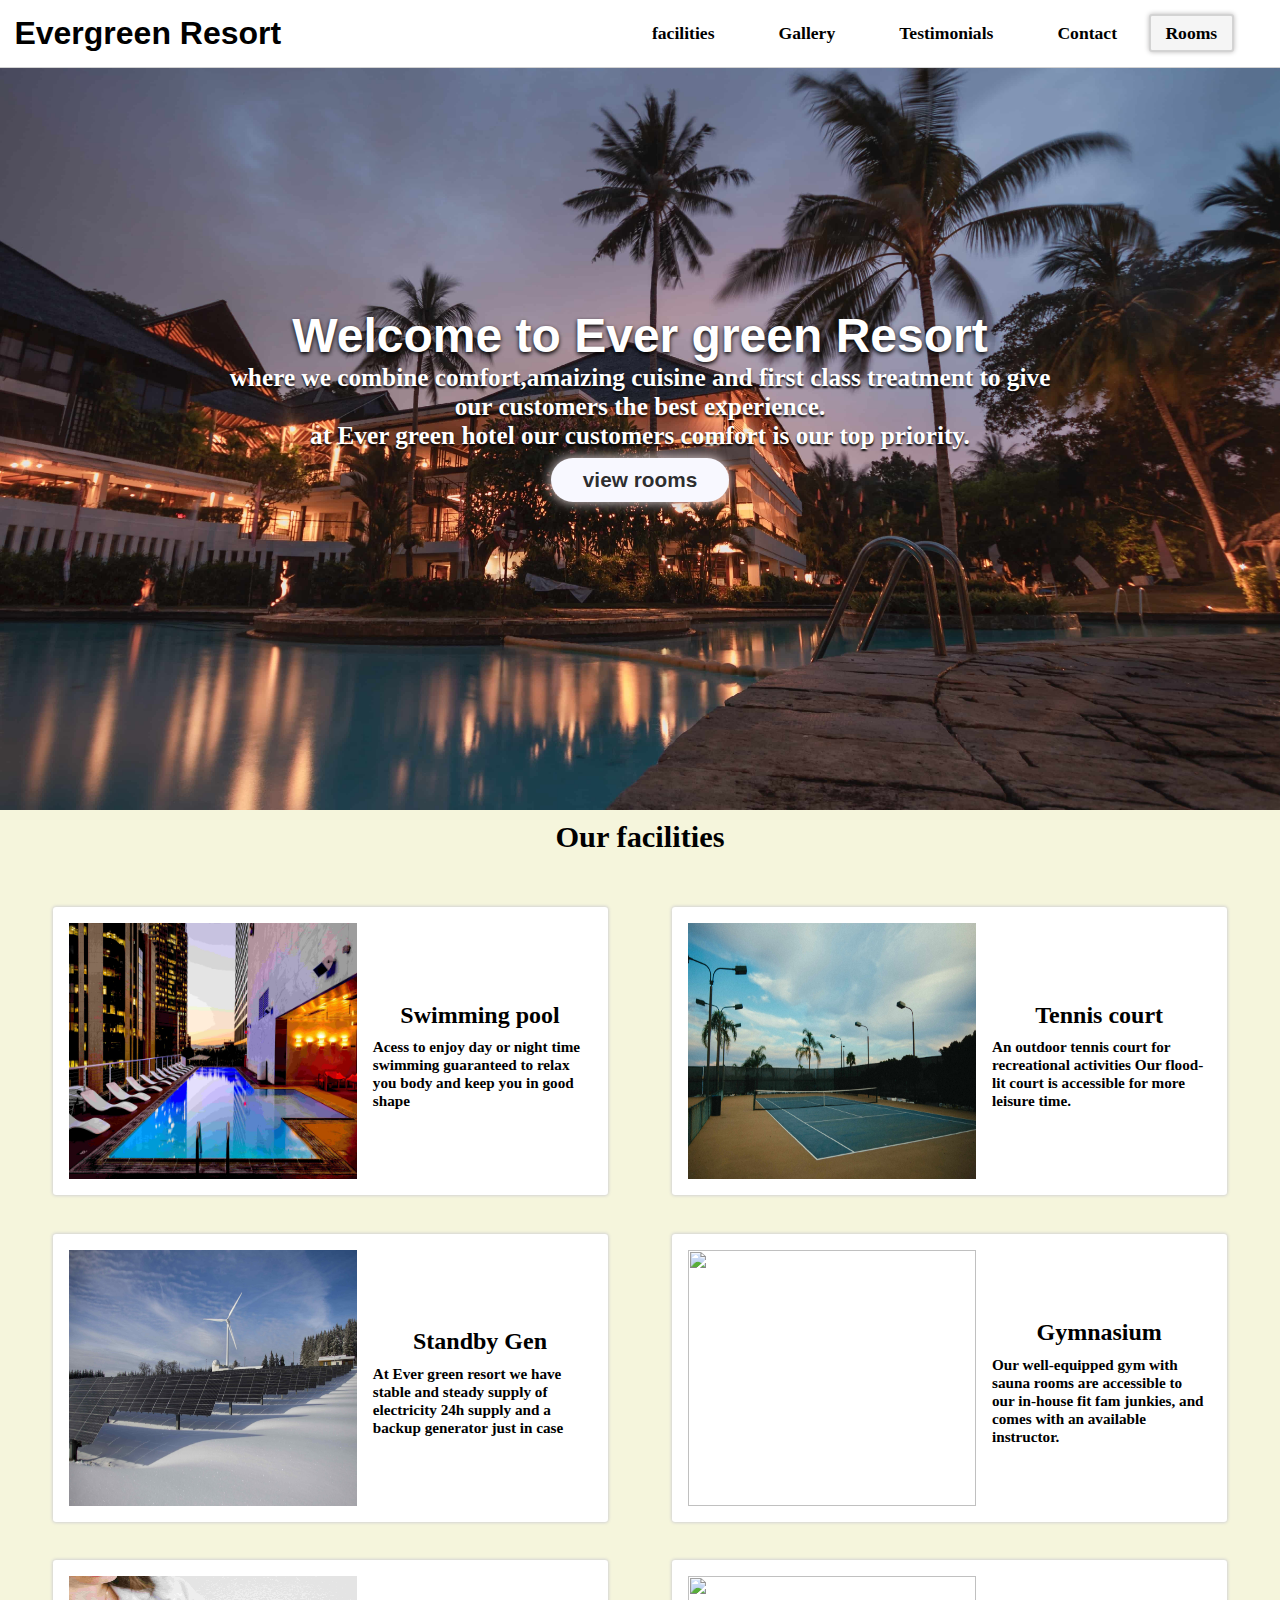
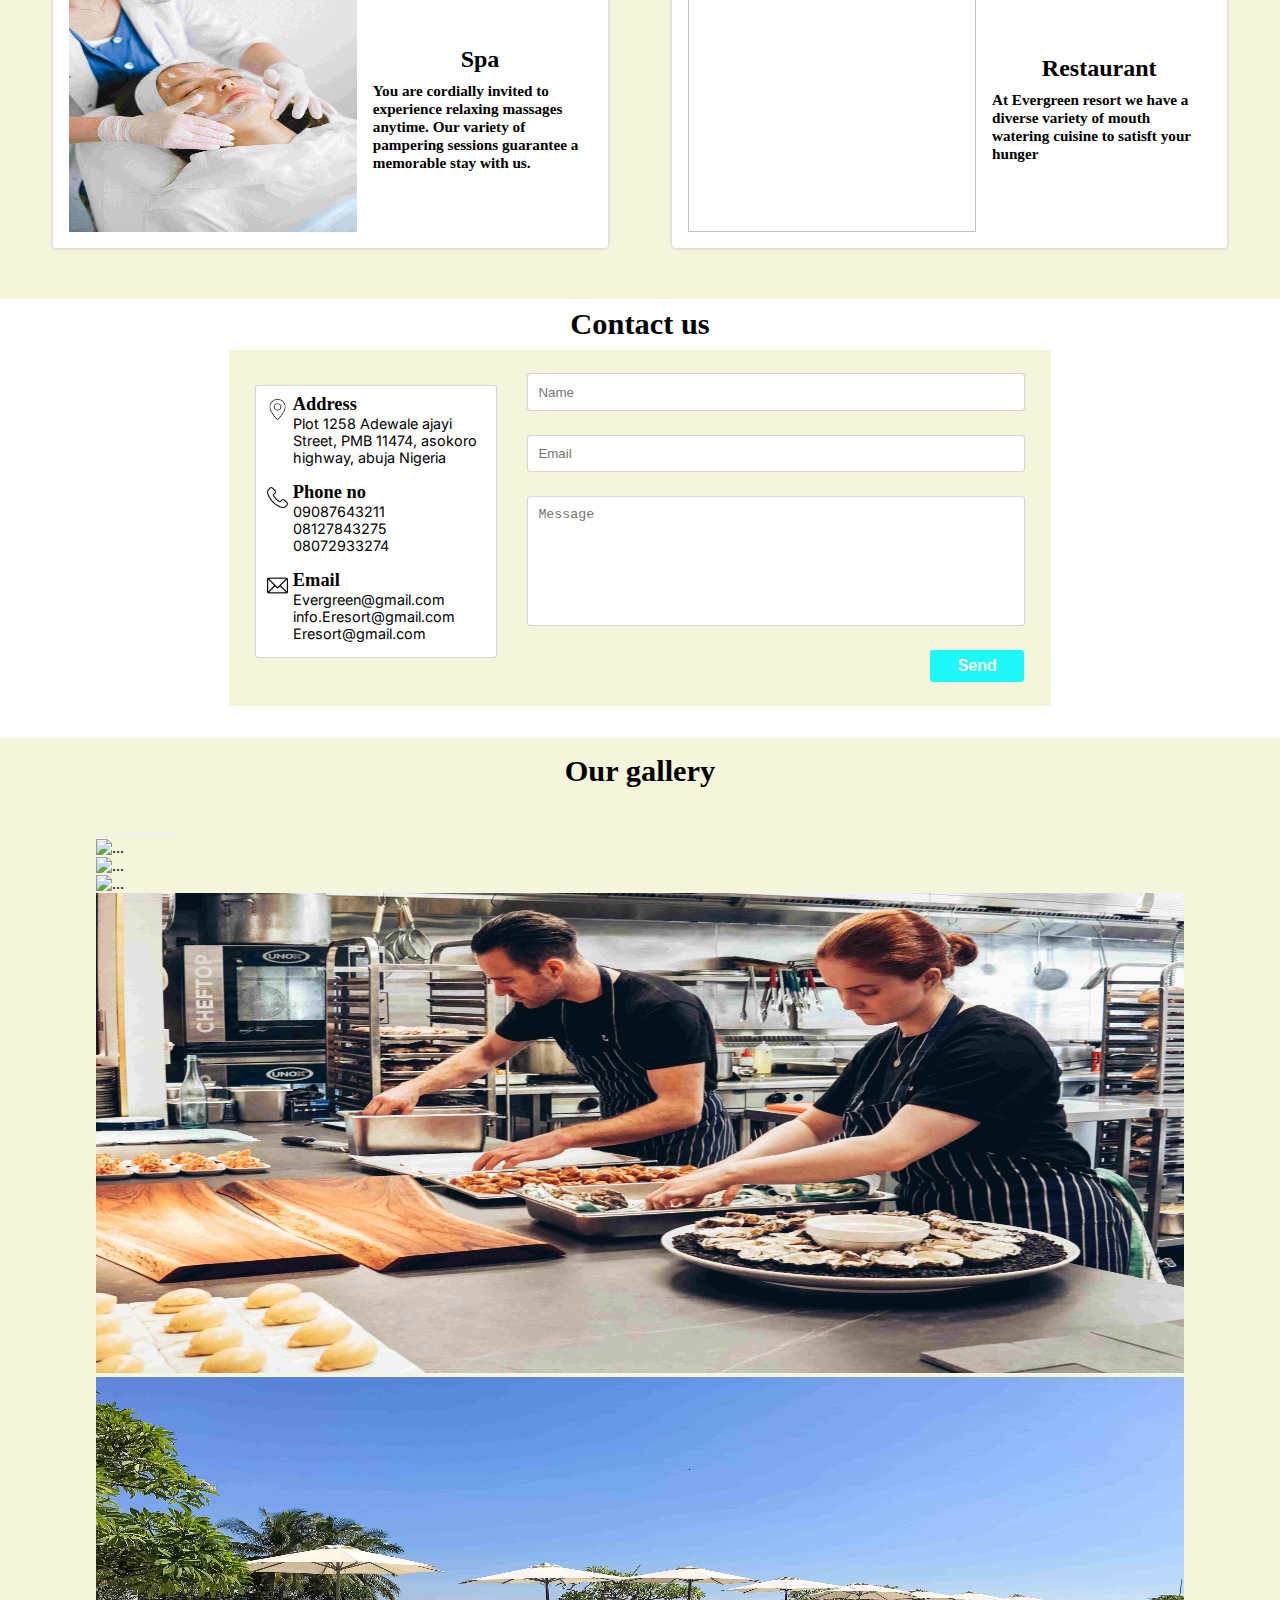
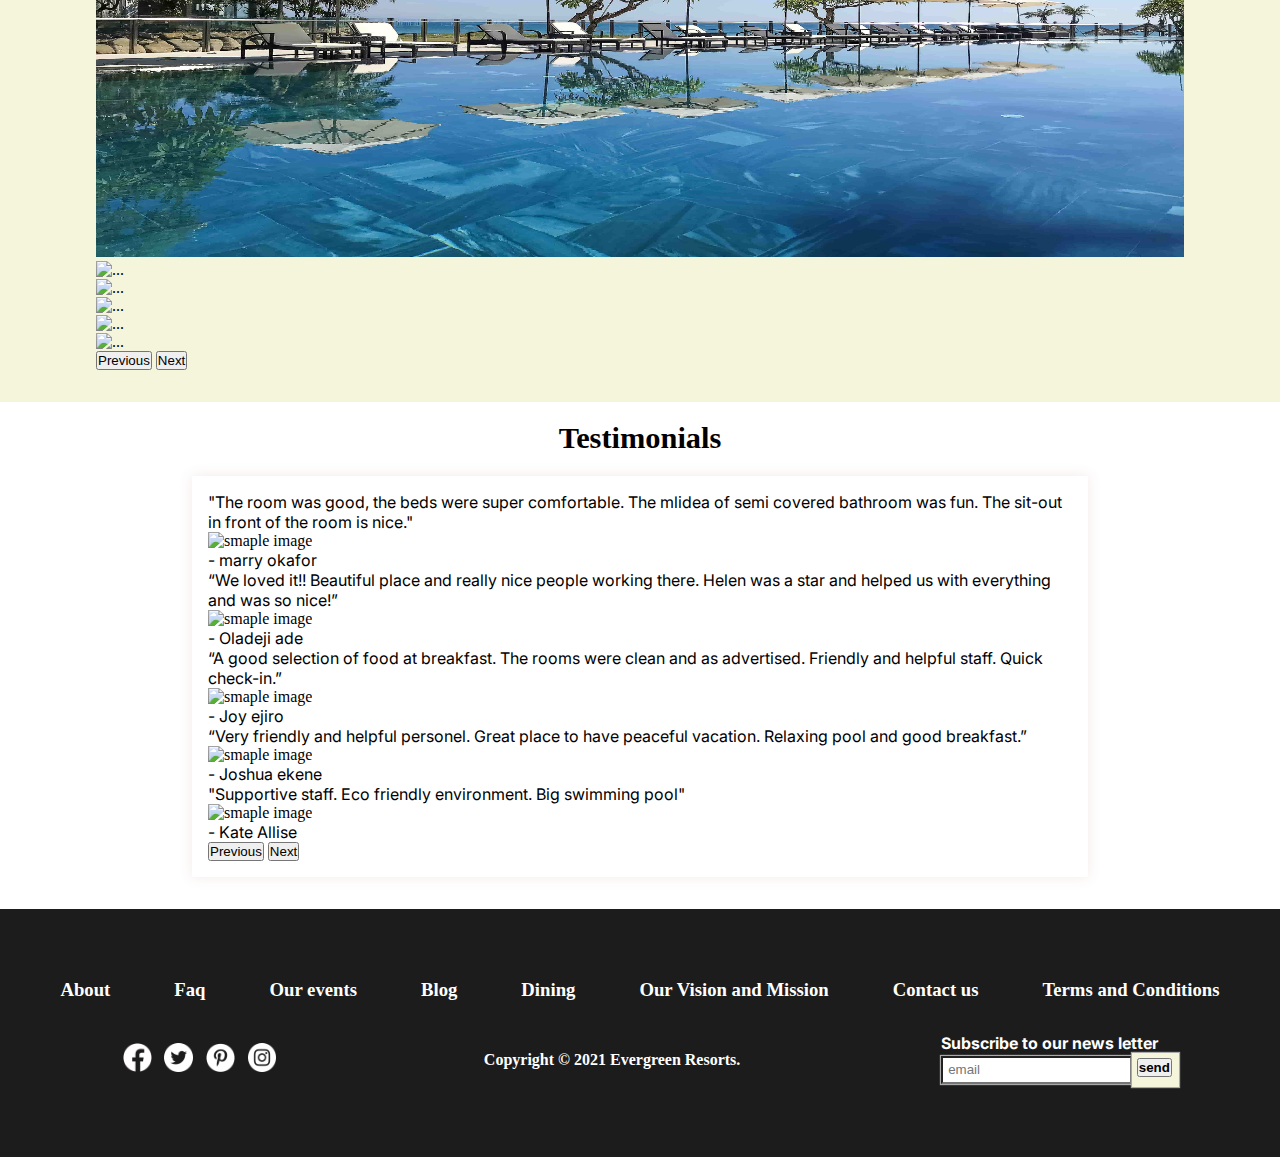
==== index.html @ 1f007055 "Update index.html" ====
<!DOCTYPE html>
<html lang="en">
<head>
    <meta charset="UTF-8">
    <meta http-equiv="X-UA-Compatible" content="IE=edge">
    <meta name="viewport" content="width=device-width, initial-scale=1.0">
    <title>Evergreen Resort</title>
    <link rel="stylesheet" href="https://cdnjs.cloudflare.com/ajax/libs/font-awesome/6.0.0/css/all.min.css" />
    <link rel="stylesheet" href="https://fonts.googleapis.com/css2?family=Inter:wght@300;400;500;600;700&display=swap" />
    <link rel="stylesheet" href="https://cdn.jsdelivr.net/npm/tw-elements/dist/css/index.min.css" />
    <script src="https://cdn.tailwindcss.com"></script>
    <link rel="stylesheet" href="style.css">
<script>
  tailwind.config = {
    theme: {
      extend: {
        fontFamily: {
          sans: ['Inter', 'sans-serif'],
        },
      }
    }
  }
</script>
    <!-- <link href="https://cdn.jsdelivr.net/npm/bootstrap@5.1.3/dist/css/bootstrap.min.css" rel="stylesheet" integrity="sha384-1BmE4kWBq78iYhFldvKuhfTAU6auU8tT94WrHftjDbrCEXSU1oBoqyl2QvZ6jIW3" crossorigin="anonymous"> -->

</head>
<body>
    <header>
        <nav>
            <h1 class="name">Evergreen Resort</h1>
            <ul>
                <h3><a href="#facilities" onclick="none()">facilities</a></h3>
                <h3><a href="#gallery" onclick="none()">Gallery</a></h3>
                <h3><a href="#testimonials" onclick="none()">Testimonials</a></h3>
                <h3><a href="#contact" onclick="none()">Contact</a></h3>
                <button><a target="_blank" href="rooms.html " onclick="none()">Rooms</a></button>
            </ul>
            <div class="menu">
                <img src="image/icons8-menu-24.png" alt="">
            </div>
        </nav>
    </header>
    <main class="introduction">
        <div class="info">
            <h1>Welcome to Ever green Resort</h1>
            <h4>where we combine comfort,amaizing cuisine  and first class treatment to give our customers the best experience.<br> at Ever green hotel our customers comfort is our top priority.</h4>
            <a target="_blank" href="rooms.html"><button>view rooms</button></a>
            
        </div>
    </main>
    <main id="facilities">
        <div class="service">
            <h1>Our facilities</h1>
            <div class="cardContainer cardContainer1">
                <div class="card card1">
                    <div class="img">
                        <img src="image/pexels-pixabay-261102.jpg" alt="">
                    </div>
                    <div class="caption">
                        <h1>Swimming pool</h1>
                        <h4>Acess to enjoy day or night time swimming guaranteed to relax you body and keep you in good shape</h4>
                    </div>
                </div>
                <div class="card card2">
                    <div class="img">
                        <img src="image/pexels-athena-2961964.jpg" alt="">
                    </div>
                    <div class="caption">
                        <h1>Tennis court</h1>
                        <h4>An outdoor tennis court for recreational activities Our flood-lit court is accessible for more leisure time.</h4>
                    </div>
                </div>
            </div>
            <div class="cardContainer cardContainer1">
                <div class="card card3">
                    <div class="img">
                        <img src="image/pexels-pixabay-433308 (1).jpg" alt="">
                    </div>
                    <div class="caption">
                        <h1>Standby Gen</h1>
                        <h4>At Ever green resort we have stable and steady supply of electricity 24h supply and a backup generator just in case</h4>
                    </div>
                </div>
                <div class="card card4">
                    <div class="img">
                        <img src="https://cf.bstatic.com/xdata/images/hotel/max1280x900/337263032.jpg?k=2f6e0ce9c65fc14547a6208c32b0aedc52eb2d89efe1df5429ecb5095830b693&o=&hp=1" alt="">
                        <!-- <img src="/image/pexels-william-choquette-1954524.jpg" alt=""> -->
                    </div>
                    <div class="caption">
                        <h1>Gymnasium</h1>
                        <h4>Our well-equipped gym with sauna rooms are accessible to our in-house fit fam junkies, and comes with an available instructor.</h4>
                    </div>
                </div>
            </div>           
            <div class="cardContainer cardContainer1">
                <div style="display: flex;align-items:center ;" class="card card5">
                    <div class="img">
                        <img src="image/pexels-anna-shvets-5069494.jpg" alt="">
                    </div>
                    <div class="caption">
                        <h1>Spa</h1>
                        <h4>You are cordially invited to experience relaxing massages anytime. Our variety of pampering sessions guarantee a memorable stay with us.</h4>
                    </div>
                </div>
                <div class="card card6">
                    <div class="img">
                        <img src="https://cf.bstatic.com/xdata/images/hotel/max1024x768/346360405.jpg?k=33779af5fa7a08f57408a73db42d2309eec057f8cd8674faad8d90c26d062668&o=&hp=1" alt="">
                    </div>
                    <div class="caption">
                        <h1>Restaurant</h1>
                        <h4>At Evergreen resort we have a diverse variety of mouth watering cuisine to satisft your hunger</h4>
                    </div>
                </div>
            </div>
        </div>
    </main>
    <main id="contact">
        <div class="contact">
            <h1>Contact us</h1>
            <div class="contactInfo">
                <div class="addressWrapper">
                    <div class="address">
                        <div class="addressImg">
                            <img src="image/pin.png" alt="" srcset="">
                        </div>
                        <div class="addressText">
                            <h2>Address</h2>
                            <p class="addressP">
                              Plot 1258 Adewale ajayi Street, PMB 11474, asokoro highway, abuja Nigeria
                            </p>
                        </div>
                    </div>
                    <div class="phone">
                        <div class="phoneImg">
                            <img src="image/telephone.png" alt="" srcset="">
                        </div>
                        <div class="phoneText">
                            <h2>Phone no</h2>
                            <p class="phonep">
                              09087643211 <br>
                              08127843275 <br>
                              08072933274
                            </p>
                        </div>
                    </div>
                    <div class="email">
                        <div class="emailImg">
                            <img src="image/email.png" alt="" srcset="">
                        </div>
                        <div class="emailText">
                            <h2>Email</h2>
                            <p class="emailp">
                              Evergreen@gmail.com <br>
                              info.Eresort@gmail.com <br>
                              Eresort@gmail.com
                            </p>
                        </div>
                    </div>
                </div>
                <div class="messageWrapper">
                    <div class="message">
                        <form action="">
                            <input required placeholder="Name" type="text" class="msgname">
                            <input required placeholder="Email" type="email" class="msgemail">
                            <textarea name="" required placeholder="Message"  class="messageText"></textarea>
                            <div class="btnContainer">
                                <button>Send</button>
                            </div>
                        </form>
                    </div>
                </div>
            </div>
        </div>
    </main>
    <main id="gallery">
        <div class="gallery">
            <h1>Our gallery</h1>
            <div class="galleryWrapper">
              <div id="carouselExampleCaptions" class="carousel slide relative" data-bs-ride="carousel">
                <div class="carousel-indicators absolute right-0 bottom-0 left-0 flex justify-center p-0 mb-4">
                  <button
                    type="button"
                    data-bs-target="#carouselExampleCaptions"
                    data-bs-slide-to="0"
                    class="active"
                    aria-current="true"
                    aria-label="Slide 1"
                  ></button>
                  <button
                    type="button"
                    data-bs-target="#carouselExampleCaptions"
                    data-bs-slide-to="1"
                    aria-label="Slide 2"
                  ></button>
                  <button
                    type="button"
                    data-bs-target="#carouselExampleCaptions"
                    data-bs-slide-to="2"
                    aria-label="Slide 3"
                  ></button>
                  <button
                    type="button"
                    data-bs-target="#carouselExampleCaptions"
                    data-bs-slide-to="3"
                    aria-label="Slide 4"
                  ></button>
                  <button
                    type="button"
                    data-bs-target="#carouselExampleCaptions"
                    data-bs-slide-to="4"
                    aria-label="Slide 5"
                  ></button>
                  <button
                    type="button"
                    data-bs-target="#carouselExampleCaptions"
                    data-bs-slide-to="5"
                    aria-label="Slide 6"
                  ></button>
                  <button
                    type="button"
                    data-bs-target="#carouselExampleCaptions"
                    data-bs-slide-to="6"
                    aria-label="Slide 7"
                  ></button>
                  <button
                    type="button"
                    data-bs-target="#carouselExampleCaptions"
                    data-bs-slide-to="7"
                    aria-label="Slide 8"
                  ></button>
                  <button
                    type="button"
                    data-bs-target="#carouselExampleCaptions"
                    data-bs-slide-to="8"
                    aria-label="Slide 9"
                  ></button>
                  <button
                    type="button"
                    data-bs-target="#carouselExampleCaptions"
                    data-bs-slide-to="9"
                    aria-label="Slide 10"
                  ></button>
                </div>
                <div class="carousel-inner galleryImg relative w-full overflow-hidden">
                  <div class="carousel-item active relative float-left w-full">
                    <img
                      src="https://cf.bstatic.com/xdata/images/hotel/max1024x768/321442000.jpg?k=b57b8bd14783a10193b59a02bdbf9c02e520767c2a4cc55a41a4e3944b7cf510&o=&hp=1"
                      class="block w-full"
                      alt="..."
                    />
                    <div class="carousel-caption hidden md:block absolute text-center">
                      <h5 class="text-xl"></h5>
                    </div>
                  </div>
                  <div class="carousel-item relative float-left w-full">
                    <img
                    
                      src="https://cf.bstatic.com/xdata/images/hotel/max1280x900/302644184.jpg?k=6531ede9a1c76eee56cf6a93e10b7c2f0d78a2ed5a60ce3ee91fad47102c674e&o=&hp=1"
                      class="block w-full"
                      alt="..."
                    />
                    <div class="carousel-caption hidden md:block absolute text-center">
                      <h5 class="text-xl"></h5>
                    </div>
                  </div>
                  <div class="carousel-item relative float-left w-full">
                    <img
                      src="https://www.ekohotels.com/assets/img/sky-restaurant.jpg"
                      class="block w-full"
                      alt="..."
                    />
                    <div class="carousel-caption hidden md:block absolute text-center">
                      <h5 class="text-xl"></h5>
                    </div>
                  </div>
                  <div class="carousel-item relative float-left w-full">
                    <img
                    src="/image/pexels-elle-hughes-2696064.jpg"
                      class="block w-full"
                      alt="..."
                    />
                    <div class="carousel-caption hidden md:block absolute text-center">
                      <h5 class="text-xl"></h5>
                    </div>
                  </div>
                  <div class="carousel-item relative float-left w-full">
                    <img
                    src="/image/pexels-phùng-nhựt-5615795 (1).jpg"
                      class="block w-full"
                      alt="..."
                    />
                    <div class="carousel-caption hidden md:block absolute text-center">
                      <h5 class="text-xl"></h5>
                    </div>
                  </div>
                  <div class="carousel-item relative float-left w-full">
                    <img
                    src="https://www.ekohotels.com/assets/img/gallery_img4.jpg"
                      class="block w-full"
                      alt="..."
                    />
                    <div class="carousel-caption hidden md:block absolute text-center">
                      <h5 class="text-xl"></h5>
                    </div>
                  </div>
                  <div class="carousel-item relative float-left w-full">
                    <img
                    src="https://cf.bstatic.com/xdata/images/hotel/max1024x768/301398101.jpg?k=997ad6aed8158517bc22574a362f9a7f85607f7c53f672bec1ff3a2b34ef2575&o=&hp=1"
                      class="block w-full"
                      alt="..."
                    />
                    <div class="carousel-caption hidden md:block absolute text-center">
                      <h5 class="text-xl"></h5>
                    </div>
                  </div>
                  <div class="carousel-item relative float-left w-full">
                    <img
                    src="https://www.ekohotels.com/assets/img/red-chinese-restaurant.jpg"
                      class="block w-full"
                      alt="..."
                    />
                    <div class="carousel-caption hidden md:block absolute text-center">
                      <h5 class="text-xl"></h5>
                    </div>
                  </div>
                  <div class="carousel-item relative float-left w-full">
                    <img
                      src="https://cf.bstatic.com/xdata/images/hotel/max1024x768/246502600.jpg?k=1b49b700603a3f347bab28a8272d0c94c3fef2a3214b4f7884eeab7bd8a04e34&o=&hp=1"
                      src="https://www.ekohotels.com/assets/img/gallery_img11.jpg"
                      class="block w-full"
                      alt="..."
                    />
                    <div class="carousel-caption hidden md:block absolute text-center">
                      <h5 class="text-xl"></h5>
                    </div>
                  </div>
                  <div class="carousel-item relative float-left w-full">
                    <img
                      src="https://www.ekohotels.com/assets/img/gallery_img7.jpg"
                      class="block w-full"
                      alt="..."
                    />
                    <div class="carousel-caption hidden md:block absolute text-center">
                      <h5 class="text-xl"></h5>
                    </div>
                  </div>
                </div>
                <button
                  class="carousel-control-prev absolute top-0 bottom-0 flex items-center justify-center p-0 text-center border-0 hover:outline-none hover:no-underline focus:outline-none focus:no-underline left-0"
                  type="button"
                  data-bs-target="#carouselExampleCaptions"
                  data-bs-slide="prev"
                >
                  <span class="carousel-control-prev-icon inline-block bg-no-repeat" aria-hidden="true"></span>
                  <span class="visually-hidden">Previous</span>
                </button>
                <button
                  class="carousel-control-next absolute top-0 bottom-0 flex items-center justify-center p-0 text-center border-0 hover:outline-none hover:no-underline focus:outline-none focus:no-underline right-0"
                  type="button"
                  data-bs-target="#carouselExampleCaptions"
                  data-bs-slide="next"
                >
                  <span class="carousel-control-next-icon inline-block bg-no-repeat" aria-hidden="true"></span>
                  <span class="visually-hidden">Next</span>
                </button>
              </div>
            </div>
        </div>
    </main>
    <main id="testimonials" class="testimonial">
      <h1>Testimonials</h1>
      <div class="testimonailWrapper">
        <div id="testimonial" class="carousel slide relative carousel-dark" data-bs-ride="carousel">
          <div class="carousel-inner relative w-full overflow-hidden">
            <div class="carousel-item active relative float-left w-full text-center">
              <p class="text-xl italic mx-auto text-gray-700 max-w-4xl">
                "The room was good, the beds were super comfortable. The mlidea of semi covered bathroom was fun. The sit-out in front of the room is nice."
              </p>
              <div class="mt-12 mb-6 flex justify-center">
                <img
                  src="https://encrypted-tbn0.gstatic.com/images?q=tbn:ANd9GcQzjhuznHQh3QX7aA0eI6Am56MeU9VatCd8MA&usqp=CAU"
                  class="rounded-full w-24 h-24 shadow-lg"
                  alt="smaple image"
                />
              </div>
              <p class="text-gray-500">- marry okafor</p>
            </div>
            <div class="carousel-item relative float-left w-full text-center">
              <p class="text-xl italic mx-auto text-gray-700 max-w-4xl">
                “We loved it!! Beautiful place and really nice people working there. Helen was a star and helped us with everything and was so nice!”
              </p>
              <div class="mt-12 mb-6 flex justify-center">
                <img
                  src="https://encrypted-tbn0.gstatic.com/images?q=tbn:ANd9GcT904u26Scmd-z6YrrS2pUlH5BZtyiWN7TIxg&usqp=CAU"
                  class="rounded-full w-24 h-24 shadow-lg"
                  alt="smaple image"
                />
              </div>
              <p class="text-gray-500">- Oladeji ade</p>
            </div>
            <div class="carousel-item relative float-left w-full text-center">
              <p class="text-xl italic mx-auto text-gray-700 max-w-4xl">
                “A good selection of food at breakfast. The rooms were clean and as advertised. Friendly and helpful staff. Quick check-in.”
              </p>
              <div class="mt-12 mb-6 flex justify-center">
                <img
                  src="https://encrypted-tbn0.gstatic.com/images?q=tbn:ANd9GcQaSyc3RO_PiFADO8BLOVdaDMXpgbpPdzyFJA&usqp=CAU"
                  class="rounded-full w-24 h-24 shadow-lg"
                  alt="smaple image"
                />
              </div>
              <p class="text-gray-500">- Joy ejiro</p>
            </div>
            <div class="carousel-item relative float-left w-full text-center">
              <p class="text-xl italic mx-auto text-gray-700 max-w-4xl">
                “Very friendly and helpful personel. Great place to have peaceful vacation. Relaxing pool and good breakfast.”
              </p>
              <div class="mt-12 mb-6 flex justify-center">
                <img
                  src="https://encrypted-tbn0.gstatic.com/images?q=tbn:ANd9GcS-EnGHNcbgpq6daitNYU1Rz5-dIgWJUhnStQ&usqp=CAU"
                  class="rounded-full w-24 h-24 shadow-lg"
                  alt="smaple image"
                />
              </div>
              <p class="text-gray-500">- Joshua ekene</p>
            </div>
            <div class="carousel-item relative float-left w-full text-center">
              <p class="text-xl italic mx-auto text-gray-700 max-w-4xl">
                "Supportive staff. Eco friendly environment. Big swimming pool"
              </p>
              <div class="mt-12 mb-6 flex justify-center">
                <img
                  src="https://mdbcdn.b-cdn.net/img/Photos/Avatars/img%20(10).webp"
                  class="rounded-full w-24 h-24 shadow-lg"
                  alt="smaple image"
                />
              </div>
              <p class="text-gray-500">- Kate Allise</p>
            </div>
          </div>
          <button
            class="carousel-control-prev absolute top-0 bottom-0 flex items-center justify-center p-0 text-center border-0 hover:outline-none hover:no-underline focus:outline-none focus:no-underline left-0"
            type="button"
            data-bs-target="#testimonial"
            data-bs-slide="prev"
          >
            <span class="carousel-control-prev-icon inline-block bg-no-repeat" aria-hidden="true"></span>
            <span class="visually-hidden">Previous</span>
          </button>
          <button
            class="carousel-control-next absolute top-0 bottom-0 flex items-center justify-center p-0 text-center border-0 hover:outline-none hover:no-underline focus:outline-none focus:no-underline right-0"
            type="button"
            data-bs-target="#testimonial"
            data-bs-slide="next"
          >
            <span class="carousel-control-next-icon inline-block bg-no-repeat" aria-hidden="true"></span>
            <span class="visually-hidden">Next</span>
          </button>
        </div>
      </div>
    </main>
    <footer>
      <div class="footer">
        <div class="footerLinks1">
          <h3>About</h3>
          <h3>Faq</h3>
          <h3>Our events</h3>
          <h3>Blog</h3>
          <h3>Dining</h3>
          <h3>Our Vision and Mission</h3>
          <h3>Contact us</h3>
          <h3>Terms and Conditions</h3>
        </div>
        <div class="footerLinks2">
          <div class="socialsWrapper">
            <div class="sm"><img src="image/facebook.png" alt=""></div>
            <div class="sm"><img src="image/twitter.png" alt=""></div>
            <div class="sm"><img src="image/pinterest (2).png" alt=""></div>
            <div class="sm"><img src="image/instagram.png" alt=""></div>
          </div>
          <div class="copywright">Copyright <span class="cpy">&copy;</span> 2021 Evergreen Resorts.</div>
          <div class="subscribe">
            <p class="subscribeText">Subscribe to our news letter</p>
            <form class="subscribeWrapper">
              <input type="email" required placeholder="email">
              <div class="send">
                <button>send</button>
              </div>
            </form>
          </div>
        </div>
      </div>
    </footer>
    <!-- 
        gallery images
        https://www.ekohotels.com/assets/img/esu-deluxe-room.jpg

        https://www.ekohotels.com/assets/img/eg-superior-room.jpg

        https://www.ekohotels.com/assets/img/sky-restaurant.jpg

        https://www.ekohotels.com/assets/img/gallery_img11.jpg

        https://www.ekohotels.com/assets/img/gallery_img5.jpg

        https://www.ekohotels.com/assets/img/red-chinese-restaurant.jpg

        https://www.ekohotels.com/assets/img/gallery_img3.jpg

        https://www.ekohotels.com/assets/img/lagos-irish-pub.jpg

        --not so good https://www.ekohotels.com/assets/img/gallery_img1.jpg


     -->
     <!-- JavaScript Bundle with Popper -->
     <script src="https://cdn.jsdelivr.net/npm/tw-elements/dist/js/index.min.js"></script>
     <script src="https://cdnjs.cloudflare.com/ajax/libs/gsap/3.5.1/gsap.min.js"></script>
      <script src="https://cdnjs.cloudflare.com/ajax/libs/gsap/3.5.1/ScrollTrigger.min.js"></script>  
    <!-- <script src="https://cdn.jsdelivr.net/npm/bootstrap@5.1.3/dist/js/bootstrap.bundle.min.js" integrity="sha384-ka7Sk0Gln4gmtz2MlQnikT1wXgYsOg+OMhuP+IlRH9sENBO0LRn5q+8nbTov4+1p" crossorigin="anonymous"></script> -->
    <script src="/script.js"></script>
</body>
</html>
---- style.css ----
* {
  margin: 0rem;
  padding: 0rem; 
  box-sizing: border-box;
}
p{
  font-family: 'inter',sans-serif ;
  /* font-weight: ; */
}
a {
  text-decoration: none;
}
body {
  max-width: 1800px;
  margin: auto;
  overflow-x: hidden;
}
img {
  width: 100%;
  height: 100%;
}
/* navigation */
nav {
  display: flex;
  align-items: center;
  padding: 0.9rem;
  width: 100vw;
  position: fixed;
  height: fit-content;
  background-color: #fff;
  z-index: 8;
  border-bottom: 1px solid lightgray;
}
.name {
  font-size: 2rem;
  font-weight: bold;
  font-family: "Trebuchet MS", "Lucida Sans Unicode", "Lucida Grande",
    "Lucida Sans", Arial, sans-serif;
}
ul {
  display: flex;
  align-items: center;
  margin-left: auto;
  margin-right: 2rem;
}
nav h3 a {
  margin: 0rem 2rem;
  font-weight: bolder;
  font-size: 1.1rem;
  color: black;
  font-family: Georgia, "Times New Roman", Times, serif;
}
button a {
  color: black;
  font-family: Georgia, "Times New Roman", Times, serif;
  font-weight: bolder;
}
nav button {
  background: whitesmoke;
  box-shadow: 0px 0px 5px 0px rgb(187, 185, 185);
  /* box-shadow: 0px 0px 19px 5px whitesmoke !important; */
  outline: none;
  border: none;
  border: 2px solid lightgray;
  cursor: pointer;
  font-size: 1.1rem;
  border-radius: 0.2rem;
  padding: 0.4rem 0.9rem;
}
.menu {
  display: none;
}
/* introduction  */
.introduction {
  width: 100%;
  height: 90vh;
  background-image: url("image/pexels-pixabay-258154.jpg");
  background-size: cover;
  background-position: center;
  color: white;
  background-repeat: no-repeat;
}
.info {
  height: 100%;
  display: grid;
  text-align: center;
  place-content: center;
}
.info h1 {
  font-size: 3rem;
  text-shadow: 0px 2px 4px black;
  font-family: "Trebuchet MS", "Lucida Sans Unicode", "Lucida Grande",
    "Lucida Sans", Arial, sans-serif;
}
.info h4 {
  font-size: 1.58rem;
  text-shadow: 0px 2px 2px black;
  width: 54rem;
}
.info button {
  width: fit-content;
  margin: auto;
  outline: none;
  border: none;
  margin-top: 0.5rem;
  font-weight: bolder;
  font-size: 1.3rem;
  border-radius: 1.6rem;
  box-shadow: 0px 0px 12px 1px rgb(211, 195, 195);
  cursor: pointer;
  background-color: rgb(240, 32, 32);
  color: rgb(0, 0, 0, 0.84);
  background-color: ghostwhite;
  padding: 0.65rem 2rem;
}
/* facilities */
.service {
  background: beige;
  padding-bottom: 2rem;
}
.service h1 {
  text-align: center;
  font-size: 1.9rem;
  padding: 0.6rem 0rem;
  font-weight: bolder;
  margin-bottom: 1.5rem;
}
.cardContainer {
  display: flex;
  align-items: center;
  justify-content: center;
}
.card {
  width: fit-content;
  display: flex;
  align-items: center;
  border-radius: 0.2rem;
  padding: 1rem;
  background-color: #fff;
  /* background: #f5f4f4; */
  margin: 1.2rem 2rem;
  box-shadow: 0px 0px 3px 1px lightgrey;
}
.img {
  width: 18rem;
  height: 16rem;
}
.card .caption {
  padding: 0.3rem;
  margin-left: 0.7rem;
  width: 14rem;
}
.caption h1 {
  /* line-height: 0rem; */
  font-size: 1.5rem;
  margin-bottom: 0rem;
}
.caption h4 {
  font-size: 0.95rem;
}
/* contact */
.contact {
  padding-bottom: 2rem;
}
.contact h1 {
  margin: 0.5rem;
  text-align: center;
  font-size: 1.9rem;
  font-weight: bolder;
}
.contactInfo {
  display: flex;
  align-items: center;
  justify-content: center;
  background-color: beige;
  padding: 0.7rem 1.7rem;
  width: fit-content;
  padding-bottom: 1.5rem;
  margin: auto;
}
.addressWrapper {
  width: fit-content;
  background: white;
  padding: 0rem 0.7rem;
  box-shadow: 0px 0px 1px 1px lightgrey;
  border-radius: 0.15rem;
}
.addressImg,
.phoneImg,
.emailImg {
  width: 1.3rem;
  margin-right: 0.3rem;
  margin-top: 0.3rem;
}
.address,
.phone,
.email {
  display: flex;
  align-items: flex-start;
  padding: 0.5rem 0rem;
}
.emailp{
  padding-bottom: 0.45rem;
}
.addressText,
.phoneText,
.emailText {
  width: 12rem;
}
.addressText h2,
.phoneText h2,
.emailText h2 {
  font-weight: bold;
  font-size: 1.15rem;
}
.addressText p,
.phoneText p,
.emailText p {
  font-size: 0.9rem;
}
.contact button {
  color: white;
}
.message {
  width: 31rem;
  margin-left: 2rem;
}
.message input,
.message textarea {
  /* background: beige; */
  outline: none;
  border: none;
  width: 100%;
  margin: 0.8rem 0rem;
  padding: 0.65rem;
  border-radius: 0.18rem;
  resize: none;
  box-shadow: 0px 0px 1px 1px lightgrey;
}
.message button {
  width: fit-content;
  outline: none;
  border: none;
  margin-top: 0.5rem;
  font-size: 1rem;
  border-radius: 0.19rem;
  cursor: pointer;
  font-weight: bolder;
  background-color: rgb(30, 248, 248);
  padding: 0.45rem 1.7rem;
}
.btnContainer {
  width: 100%;
  text-align: end;
}
textarea {
  height: 8rem;
}
/* gallery */
.gallery {
  background: beige;
  padding-bottom: 2rem;
}
.galleryImg .carousel-item img {
  height: 30rem;
}
.galleryWrapper {
  width: 70%;
  margin: auto;
}
.gallery h1 {
  text-align: center;
  font-size: 1.9rem;
  font-weight: bolder;
  margin-bottom: 2rem;
  padding-top: 1rem;
}
/* testimonial */
.testimonailWrapper {
  width: 70%;
  box-shadow: 0px 0px 13px 2px rgb(247, 239, 239);
  margin: auto;
  padding: 1rem;
}
.testimonial {
  padding-bottom: 2rem;
}
.testimonial h1 {
  text-align: center;
  margin: 1.2rem 0rem;
  font-weight: bold;
  font-size: 1.9rem;
}

/* footer */
footer {
  background: rgba(0, 0, 0, 0.89);
  color: white;
  padding: 2.4rem 0rem;
}
.footerLinks1 {
  display: flex;
  align-items: center;
  justify-content: center;
}
.footerLinks1 h3 {
  margin: 2rem;
  font-weight: bolder;
}
.socialsWrapper {
  display: flex;
  align-items: center;
  margin-left: 1rem;
}
.sm {
  width: 1.8rem;
  margin: 0.4rem;
}
.footerLinks2 {
  display: flex;
  align-items: center;
  justify-content: space-around;
  padding-bottom: 2rem;
}
.copywright,
.subscribeText {
  font-weight: bolder;
}
.subscribeWrapper input,
.subscribeWrapper .send {
  outline: none;
  padding: 0.3rem;
  box-shadow: 0px 0px 1px 1px darkgrey;
}
.subscribeWrapper {
  display: flex;
  align-items: center;
}
.cpy {
  font-weight: bolder;
}
.subscribeWrapper .send {
  background-color: beige;
  color: rgb(20, 20, 20, 0.9);
  width: 2.97rem;
  height: 2.11rem;
}
.send button {
  font-weight: bolder;
}
/* javascript */
.hmaburgermenu {
  position: absolute;
  left: 0%;
  width: 100%;
  transition: 1s;
}
.none {
  display: none;
}

@media (max-width: 1309px) {
  .galleryWrapper {
    width: 85%;
  }
}
@media (max-width: 1229px) {
  nav h3 a {
    margin: 0rem 1rem;
  }
  ul {
    margin-right: 1rem;
  }
  .footerLinks1 {
    flex-wrap: wrap;
  }
  .img {
    width: 16rem;
    height: 15rem;
  }
  .card .caption {
    padding: 0.3rem;
    margin-left: 0.7rem;
    width: 12.4rem;
  }
}
@media (max-width: 1136px) {
  .card {
    margin: 1.2rem;
  }
}
@media (max-width: 1136px) {
  .img {
    width: 14rem;
    height: 13rem;
  }
  .card .caption {
    padding: 0.3rem;
    margin: auto;
    text-align: center;
    width: 10.4rem;
  }
  .card {
    padding: 0.67rem;
  }
}
@media (max-width: 1072px) {
  .info h1 {
    font-size: 2.7rem;
  }
  .info h4 {
    font-size: 1.3rem;
    width: 40rem;
  }
  .info button {
    padding: 0.58rem 1.9rem;
  }
}
@media (max-width: 997px) {
  ul {
    margin-right: 0.2rem;
  }
  ul h3 a {
    margin: 0rem 0.76rem;
  }
}
@media (max-width: 919px) {
  nav {
    padding: 0.9rem 0rem;
  }
  .name {
    margin-left: 1rem;
  }
  ul {
    position: absolute;
    top: 4.84rem;
    width: 100vw;
    height: 100vh;
    display: block;
    text-align: center;
    transition: 1s;
    background-color: beige;
    /* transform: translateX(-100%); */
    left: -100%;
  }
  nav h3 {
    margin: 2.8rem 0rem;
  }
  .menu {
    display: block;
    margin-left: auto;
    margin-right: 0.9rem;
    cursor: pointer;
  }
}
@media (max-width: 910px) {
  .cardContainer {
    flex-wrap: wrap;
  }
}
@media (max-width: 901px) {
  .img {
    width: 20rem;
    height: 16rem;
  }
  .card .caption {
    padding: 0.3rem;
    margin-left: 0.7rem;
    width: 14rem;
  }
  .card {
    padding: 0.8rem;
  }
  .testimonailWrapper {
    width: 82%;
  }
}

@media (max-width: 851px) {
  .addressText,
  .phoneText,
  .emailText {
    width: 10rem;
  }
  .message {
    width: 29rem;
    margin-left: 1rem;
  }
  .contactInfo {
    padding: 0.8rem 1.4rem;
  }
  .contactInfo button {
    margin-top: 0rem;
  }
  .socialsWrapper {
    margin-left: 0rem;
  }
  .sm {
    margin: 0rem 0.3rem;
  }
  .testimonailWrapper {
    width: 92%;
  }
  .footerLinks1 h3 {
    margin: 1rem 1.4rem;
  }
  .info h1 {
    font-size: 2.55rem;
    font-weight: bolder;
  }
  .info h4 {
    font-size: 1.3rem;
    font-weight: bolder;
    width: 38rem;
  }
}
@media (max-width: 779px) {
  .info h1 {
    font-size: 2.34rem;
    font-weight: bolder;
  }
  .info h4 {
    font-size: 1.2rem;
    font-weight: bolder;
    width: 34rem;
  }
}

@media (max-width: 743px) {
  .footerLinks2 {
    flex-wrap: wrap;
  }
  .copywright {
    margin: 0rem 2rem;
  }
  .addressText,
  .phoneText,
  .emailText {
    width: 9rem;
  }
  .phoneText p,
  .emailText p,
  .addressText P {
    font-size: 0.8rem;
  }
  .message {
    width: 27rem;
    margin-left: 1rem;
  }
  .contactInfo {
    padding: 0.8rem 1.4rem;
  }
  .message input {
    padding: 0.4rem;
  }
}
@media (max-width: 742px) {
  .socialsWrapper,
  .copywright {
    margin: 2rem 1rem;
  }
  .galleryImg .carousel-item img {
    height: 25rem;
  }
}
@media (max-width: 694px) {
  .addressText h2,
  .phoneText h2,
  .emailText h2 {
    font-size: 1rem;
    /* width: 10rem; */
  }
  .img {
    width: 15rem;
    height: 13rem;
  }
  .card .caption {
    padding: 0.3rem;
    width: 10.4rem;
  }
  .message input {
    padding: 0.3rem;
  }
  .message button {
    margin-bottom: 0.3rem;
    padding: 0.44rem 0.95rem;
  }
  .message {
    width: 22rem;
    margin-left: 1rem;
  }
  .contactInfo {
    padding: 0.6rem 1.4rem;
  }
}
@media (max-width: 609px) {
  .card .caption {
    padding: 0rem;
    width: 10rem;
  }

  .message {
    width: 20rem;
    margin-left: 1rem;
  }
  .contactInfo {
    padding: 0.6rem 1rem;
  }
  .galleryWrapper {
    width: 95%;
  }
  .galleryImg .carousel-item img {
    height: 24rem;
  }
}
@media (max-width: 586px) {
  .info h1 {
    font-size: 2.29rem;
  }
  .italic {
    font-size: 1.02rem;
    line-height: 1.3rem;
  }
  .info button {
    padding: 0.51rem 1.75rem;
    font-size: medium;
  }
  .info h4 {
    width: 28rem;
    margin: auto;
    font-size: 1.1rem;
    line-height: 1.2rem;
  }
}
@media (max-width: 561px) {
  .contactInfo {
    display: block;
    padding: 1rem;
  }
  .message {
    margin-left: 0rem;
    margin-top: 1.2rem;
  }
  .message,
  .addressWrapper {
    width: 24rem;
  }
  .address,
  .email,
  .phone {
    width: 80%;
    margin: auto;
  }
}
@media (max-width: 551px) {
  .info h1 {
    font-size: 2.13rem;
  }
  .info h4 {
    width: 25rem;
  }
}
@media (max-width: 500px) {
  .info h1 {
    font-size: 2rem;
  }
  .name {
    font-size: 1.8rem;
  }
  ul {
    top: 4.53rem;
  }
}
@media (max-width: 475px) {
  .info h1 {
    font-size: 1.9rem;
  }
  .img {
    width: 13.5rem;
    height: 12rem;
  }
  .caption {
    width: 9rem;
  }
}
@media (max-width: 449px) {
  .info h1 {
    font-size: 1.9rem;
    padding: 0.3rem;
  }
  #testimonial p{
    font-size: 1rem;
  }
  .info h4 {
    width: 23rem;
  }
  .galleryImg .carousel-item img {
    height: 21rem;
  }
}
@media (max-width: 438px) {
  .name {
    font-size: 1.67rem;
  }
  ul {
    top: 4.37rem;
  }
  .info h1 {
    line-height: 1.85rem;
    margin-bottom: 0.5rem;
  }
  .service h1,
  .contact h1,
  .gallery h1,
  .testimonial h1 {
    font-size: 1.5rem;
  }
  .caption h1 {
    font-size: 1.15rem;
  }
  .img {
    width: 12rem;
    height: 11.7rem;
  }
  .caption {
    width: 8rem;
  }
  .info button {
    padding: 0.51rem 1.65rem;
  }
}
@media (max-width: 418px) {
  .contactInfo {
    width: 100%;
  }
  .messageWrapper {
    margin-top: 1.2rem;
  }
  .message,
  .addressWrapper {
    width: 21.5rem;
    margin: auto;
  }
  .img {
    width: 11rem;
    height: 12rem;
  }
  .caption {
    width: 7rem;
  }
}
@media (max-width: 393px) {
  .caption h4 {
    font-size: 0.86rem;
  }
  .card {
    padding: 0.7rem;
    margin: 0.75rem 0rem;
  }
  .img {
    width: 10rem;
    height: 11rem;
  }
  .caption {
    width: 7rem;
  }
  .card .caption {
    margin-left: 0.3rem;
  }
  .info h4 {
    font-size: 1rem;
    width: 18rem;
    line-height: 1.35rem;
  }
  .info h1 {
    font-size: 2rem;
  }
  .contactInfo {
    padding-top: 1.15rem;
  }
}
@media (max-width: 379px) {
  .message,
  .addressWrapper {
    width: 18rem;
    margin: auto;
  }
  .introduction {
    height: 85vh;
  }
  .info h1 {
    font-size: 1.9rem;
  }
  .name {
    font-size: 1.4rem;
  }
  .menu {
    margin-right: 0.6rem;
  }
  .name {
    margin-left: 0.8rem;
  }
  ul {
    top: 3.95rem;
  }
  nav h3 {
    margin: 2.4rem 0rem;
    font-size: 0.94rem;
  }
  nav h3 a {
    font-size: 1rem;
  }
  nav button {
    font-size: 1rem;
  }
}
@media (max-width: 366px) {
  .caption h4 {
    font-size: 0.82rem;
  }
  .card {
    padding: 0.6rem;
  }
  .img {
    width: 9.5rem;
    height: 11rem;
  }
  .card .caption {
    margin-left: 0.22rem;
    width: 9.5rem;
  }
  .galleryImg .carousel-item img {
    height: 18rem;
  }
}
@media (max-width: 343px) {
  .card .caption {
    margin-left: 0.22rem;
    width: 8.5rem;
  }
}
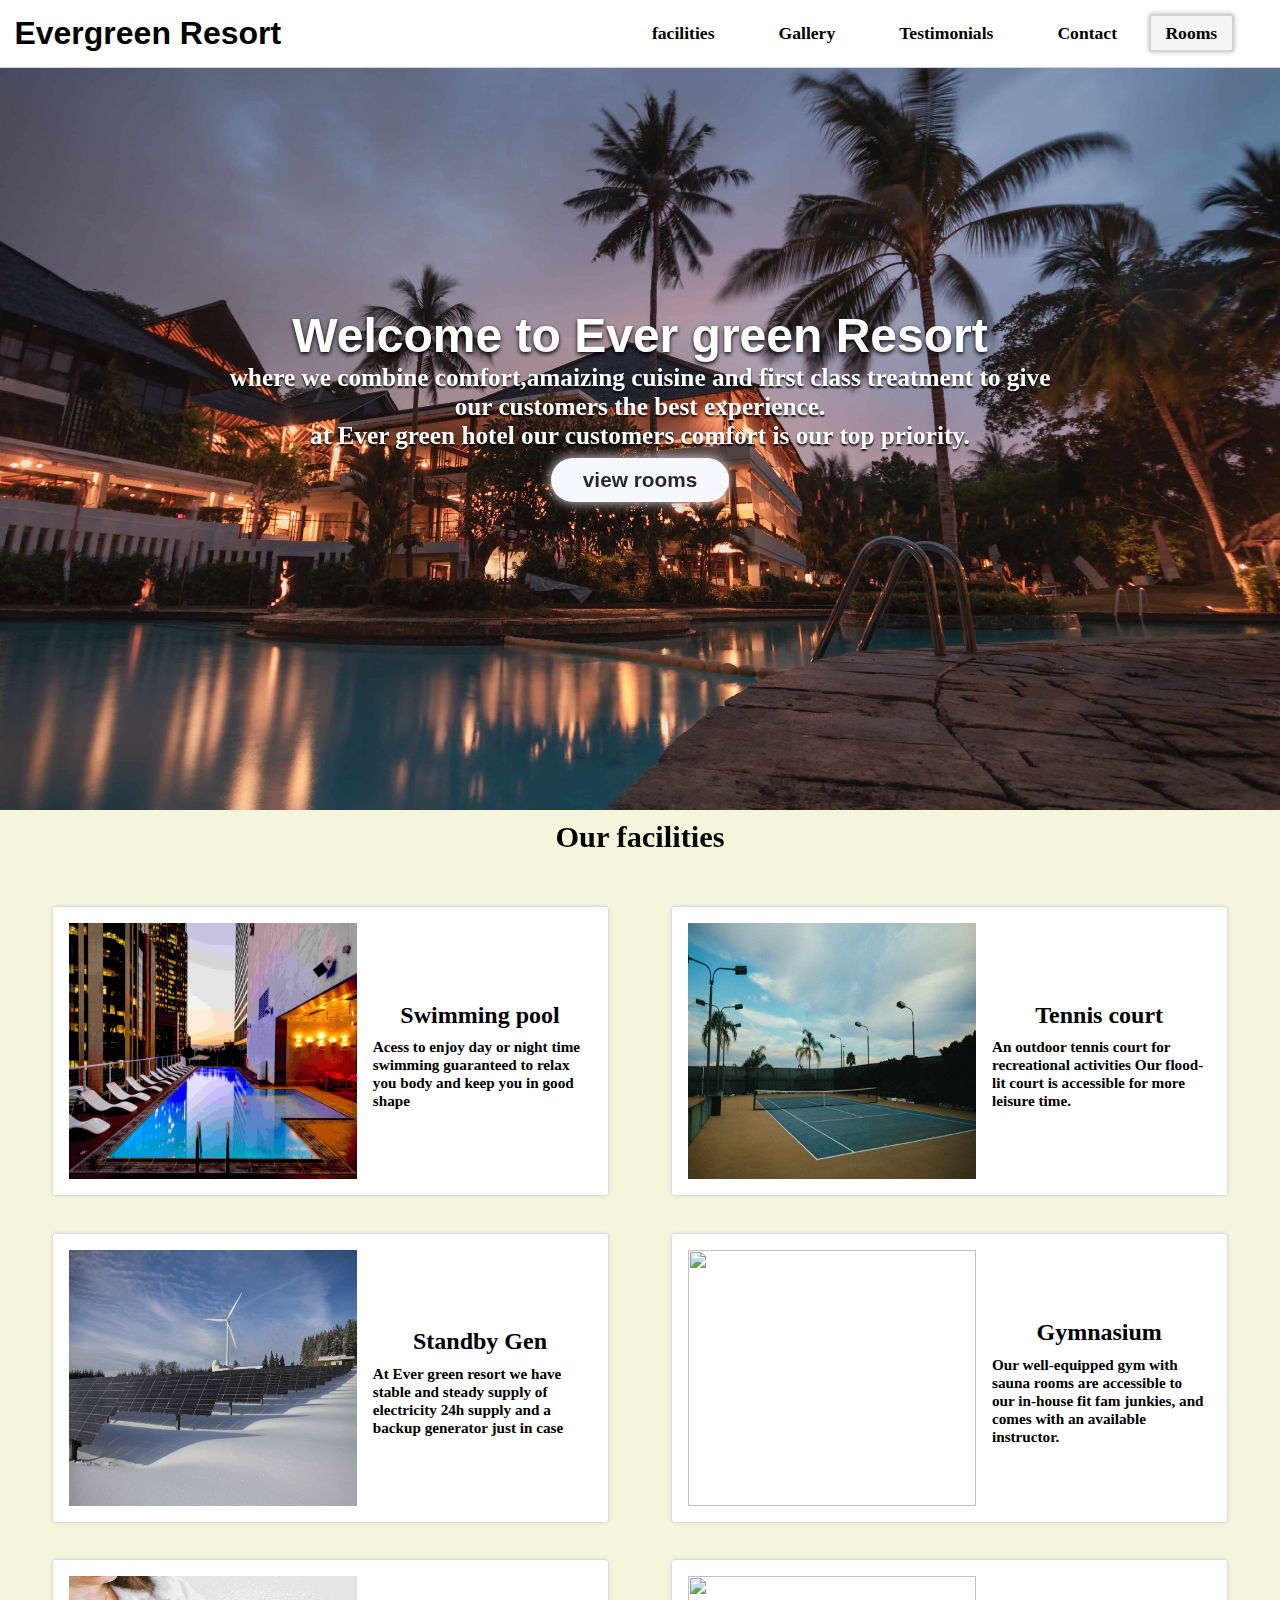
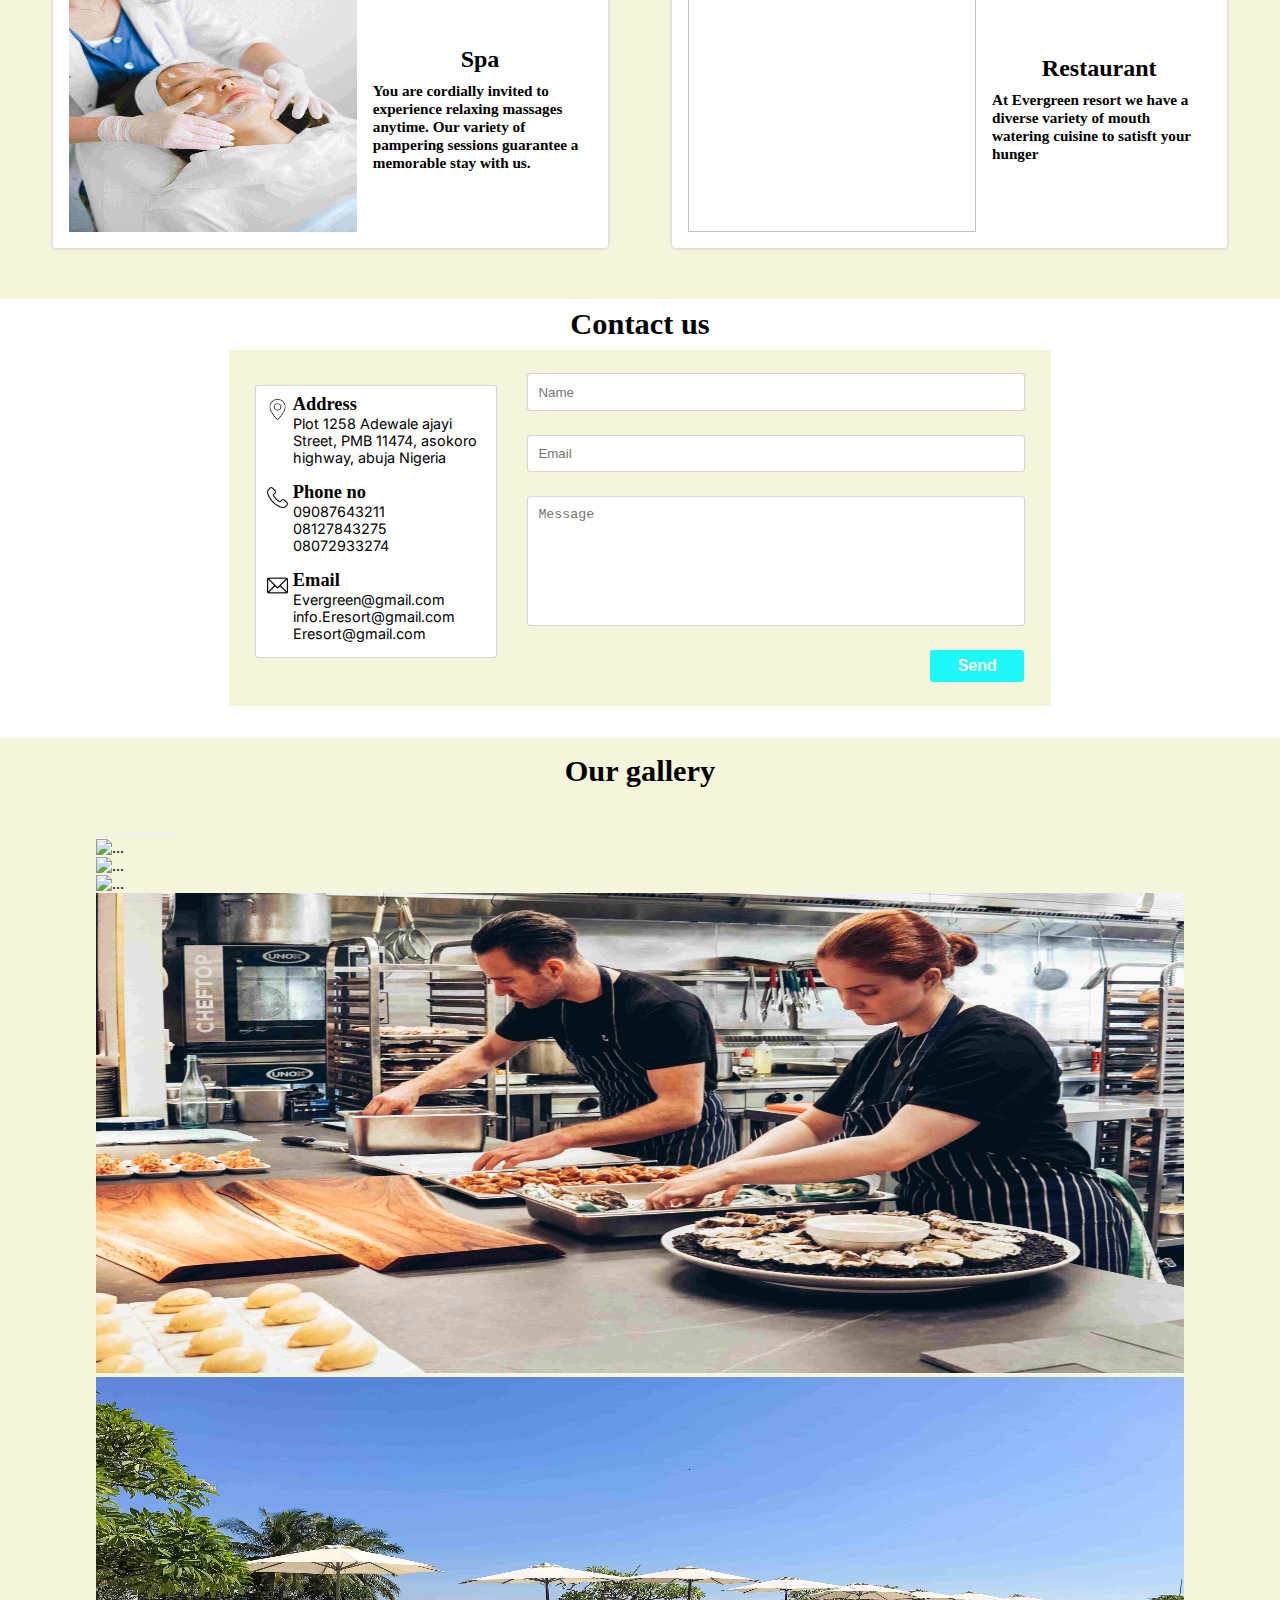
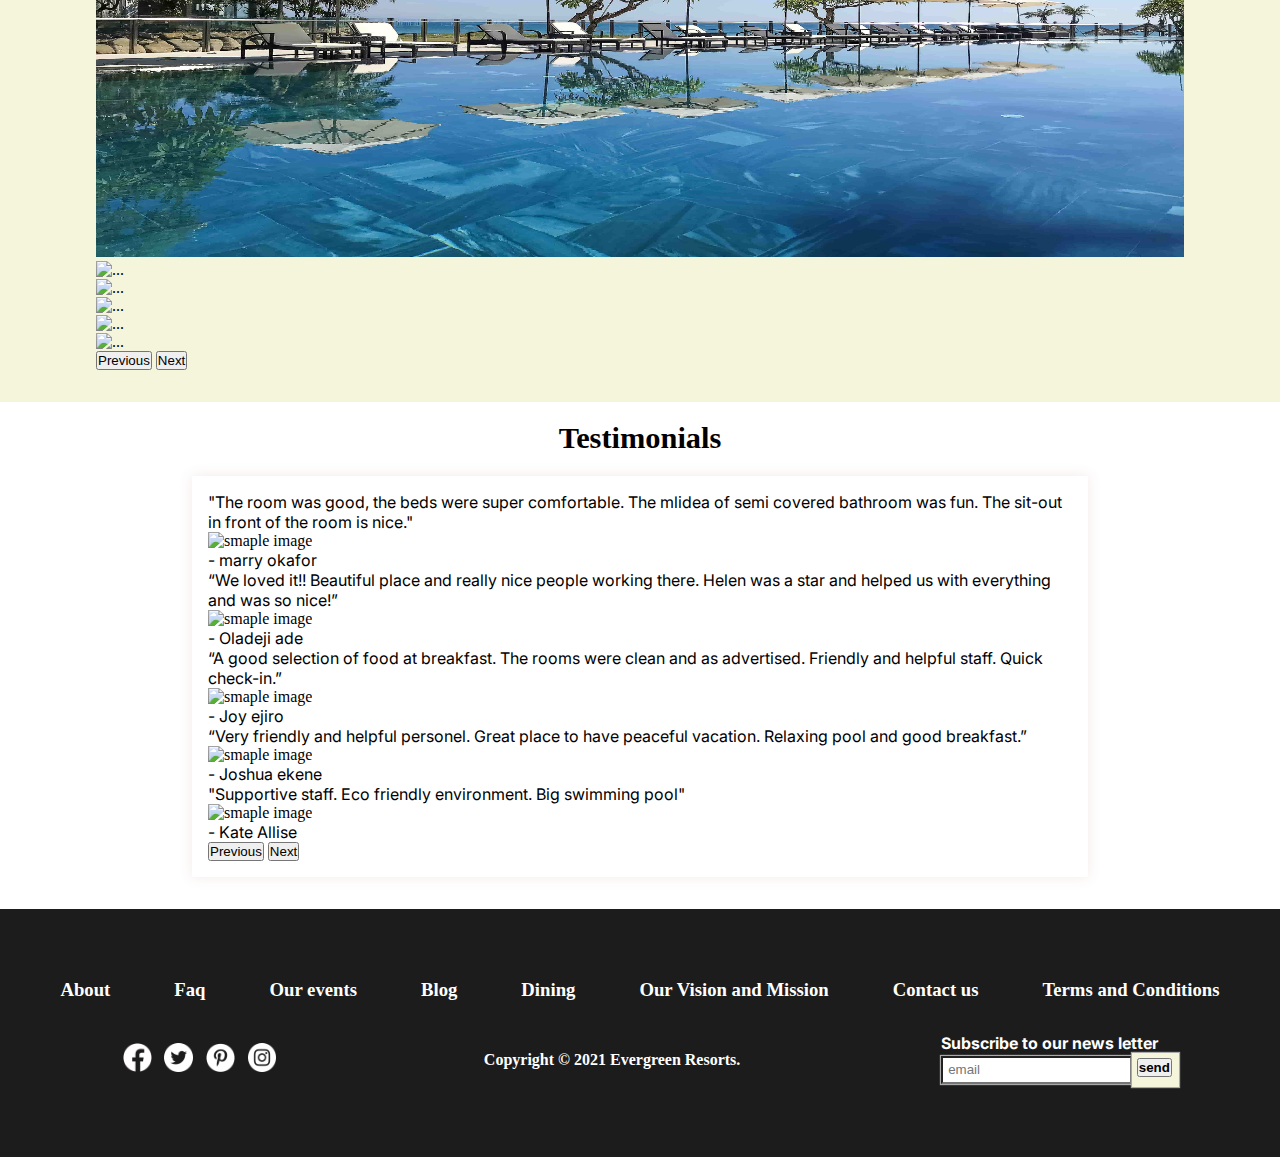
==== commit d7750963: "Update index.html" ====
--- a/index.html
+++ b/index.html
@@ -491,33 +491,9 @@
         </div>
       </div>
     </footer>
-    <!-- 
-        gallery images
-        https://www.ekohotels.com/assets/img/esu-deluxe-room.jpg
-
-        https://www.ekohotels.com/assets/img/eg-superior-room.jpg
-
-        https://www.ekohotels.com/assets/img/sky-restaurant.jpg
-
-        https://www.ekohotels.com/assets/img/gallery_img11.jpg
-
-        https://www.ekohotels.com/assets/img/gallery_img5.jpg
-
-        https://www.ekohotels.com/assets/img/red-chinese-restaurant.jpg
-
-        https://www.ekohotels.com/assets/img/gallery_img3.jpg
-
-        https://www.ekohotels.com/assets/img/lagos-irish-pub.jpg
-
-        --not so good https://www.ekohotels.com/assets/img/gallery_img1.jpg
-
-
-     -->
-     <!-- JavaScript Bundle with Popper -->
      <script src="https://cdn.jsdelivr.net/npm/tw-elements/dist/js/index.min.js"></script>
      <script src="https://cdnjs.cloudflare.com/ajax/libs/gsap/3.5.1/gsap.min.js"></script>
-      <script src="https://cdnjs.cloudflare.com/ajax/libs/gsap/3.5.1/ScrollTrigger.min.js"></script>  
-    <!-- <script src="https://cdn.jsdelivr.net/npm/bootstrap@5.1.3/dist/js/bootstrap.bundle.min.js" integrity="sha384-ka7Sk0Gln4gmtz2MlQnikT1wXgYsOg+OMhuP+IlRH9sENBO0LRn5q+8nbTov4+1p" crossorigin="anonymous"></script> -->
-    <script src="/script.js"></script>
+     <script src="https://cdnjs.cloudflare.com/ajax/libs/gsap/3.5.1/ScrollTrigger.min.js"></script>  
+     <script src="script.js"></script>
 </body>
 </html>
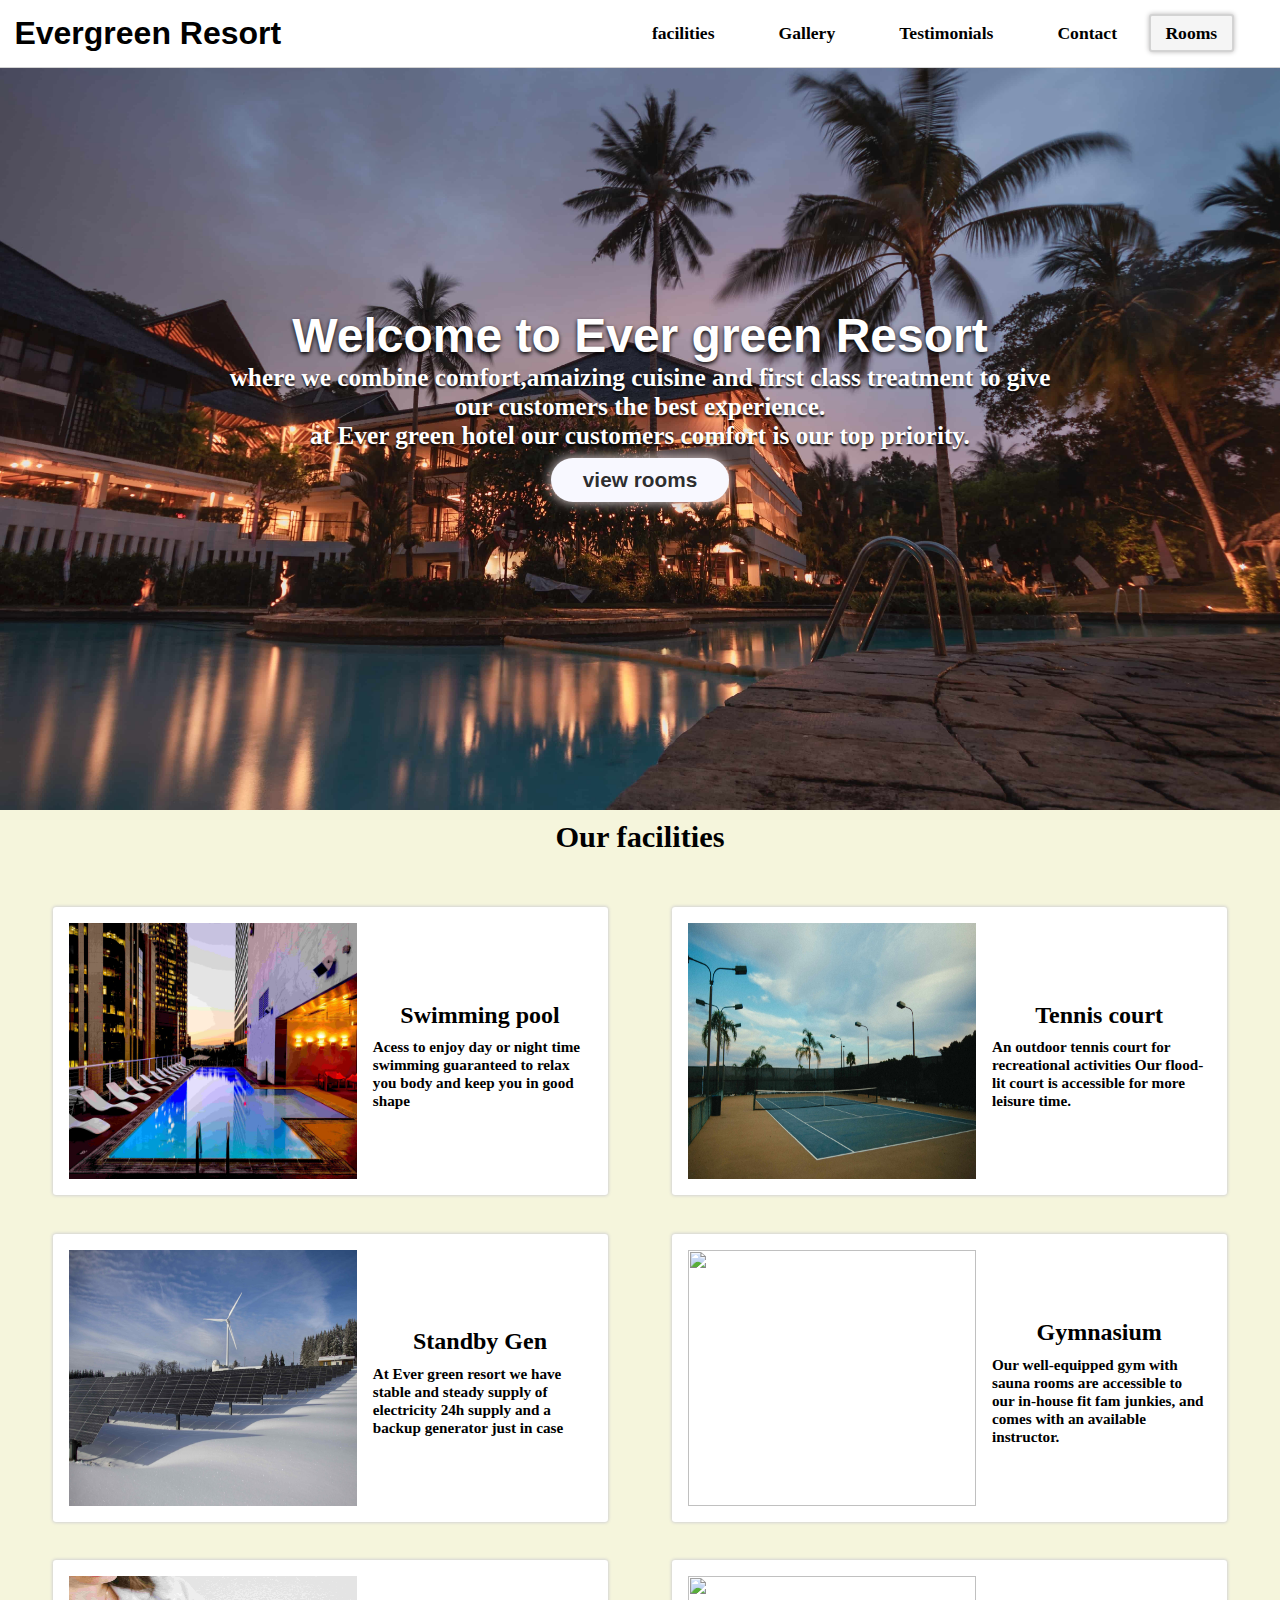
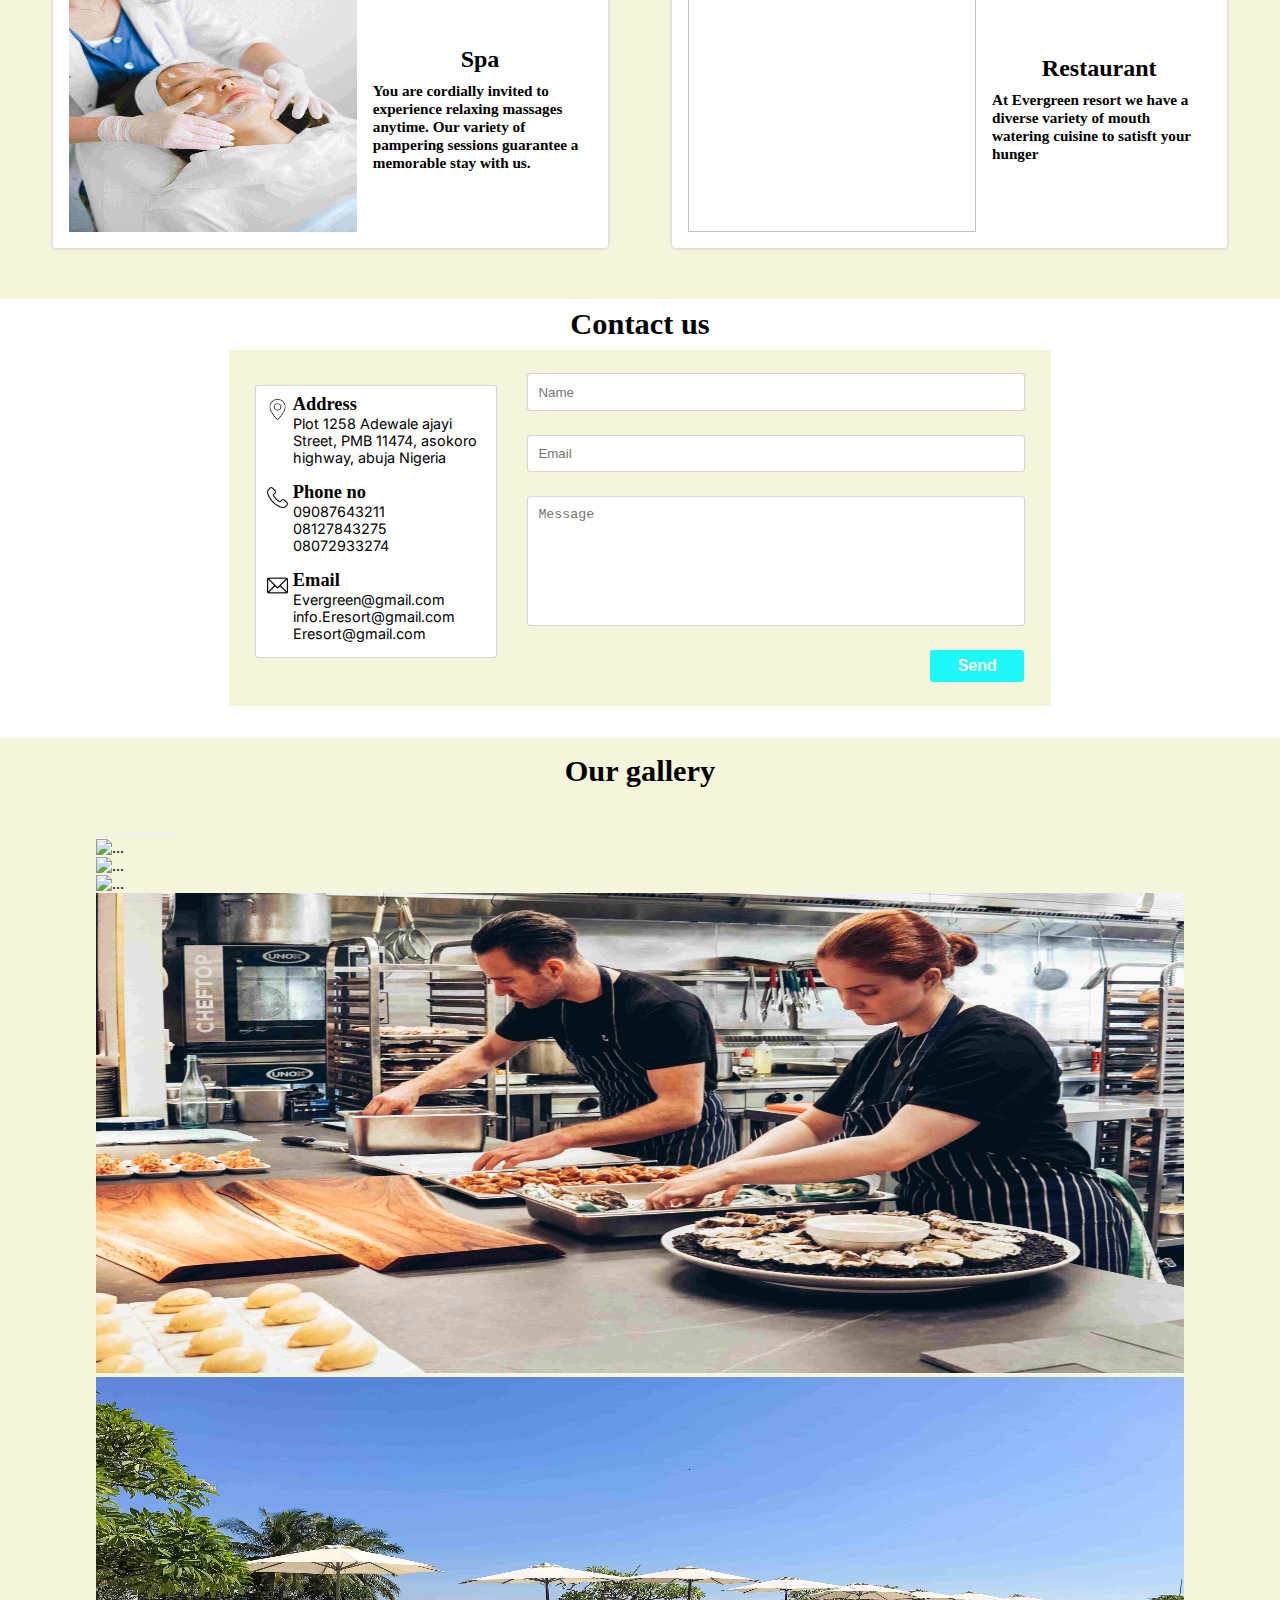
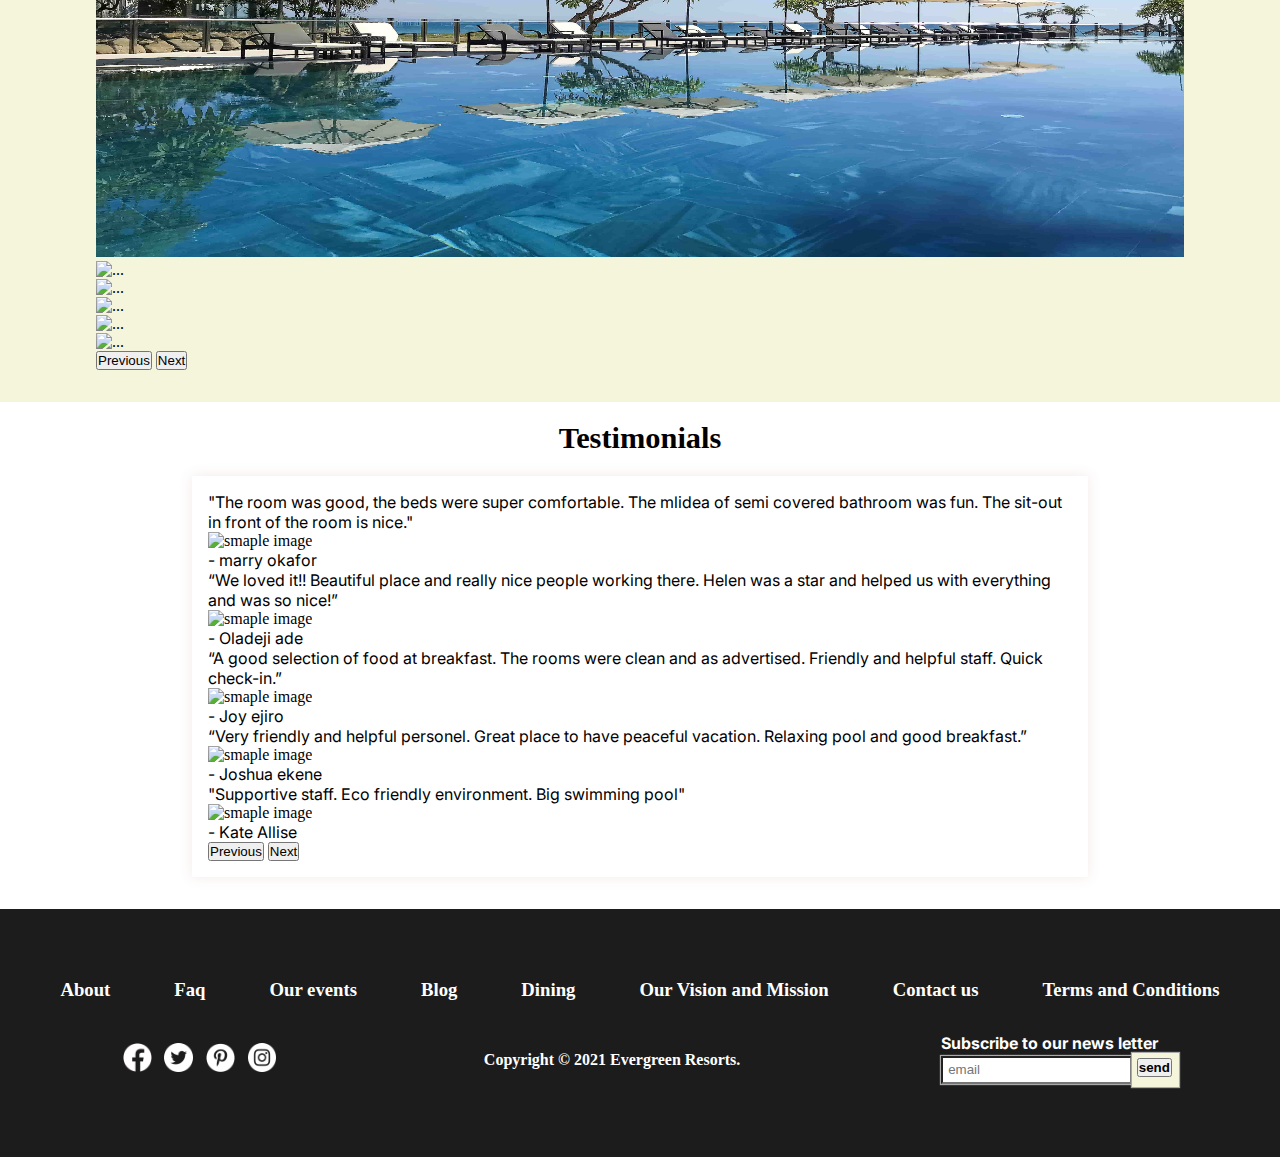
==== commit fc4dfea1: "Update index.html" ====
--- a/index.html
+++ b/index.html
@@ -275,17 +275,17 @@
                   </div>
                   <div class="carousel-item relative float-left w-full">
                     <img
-                    src="/image/pexels-elle-hughes-2696064.jpg"
-                      class="block w-full"
-                      alt="..."
-                    />
-                    <div class="carousel-caption hidden md:block absolute text-center">
-                      <h5 class="text-xl"></h5>
-                    </div>
-                  </div>
-                  <div class="carousel-item relative float-left w-full">
-                    <img
-                    src="/image/pexels-phùng-nhựt-5615795 (1).jpg"
+                    src="image/pexels-elle-hughes-2696064.jpg"
+                      class="block w-full"
+                      alt="..."
+                    />
+                    <div class="carousel-caption hidden md:block absolute text-center">
+                      <h5 class="text-xl"></h5>
+                    </div>
+                  </div>
+                  <div class="carousel-item relative float-left w-full">
+                    <img
+                    src="image/pexels-phùng-nhựt-5615795 (1).jpg"
                       class="block w-full"
                       alt="..."
                     />
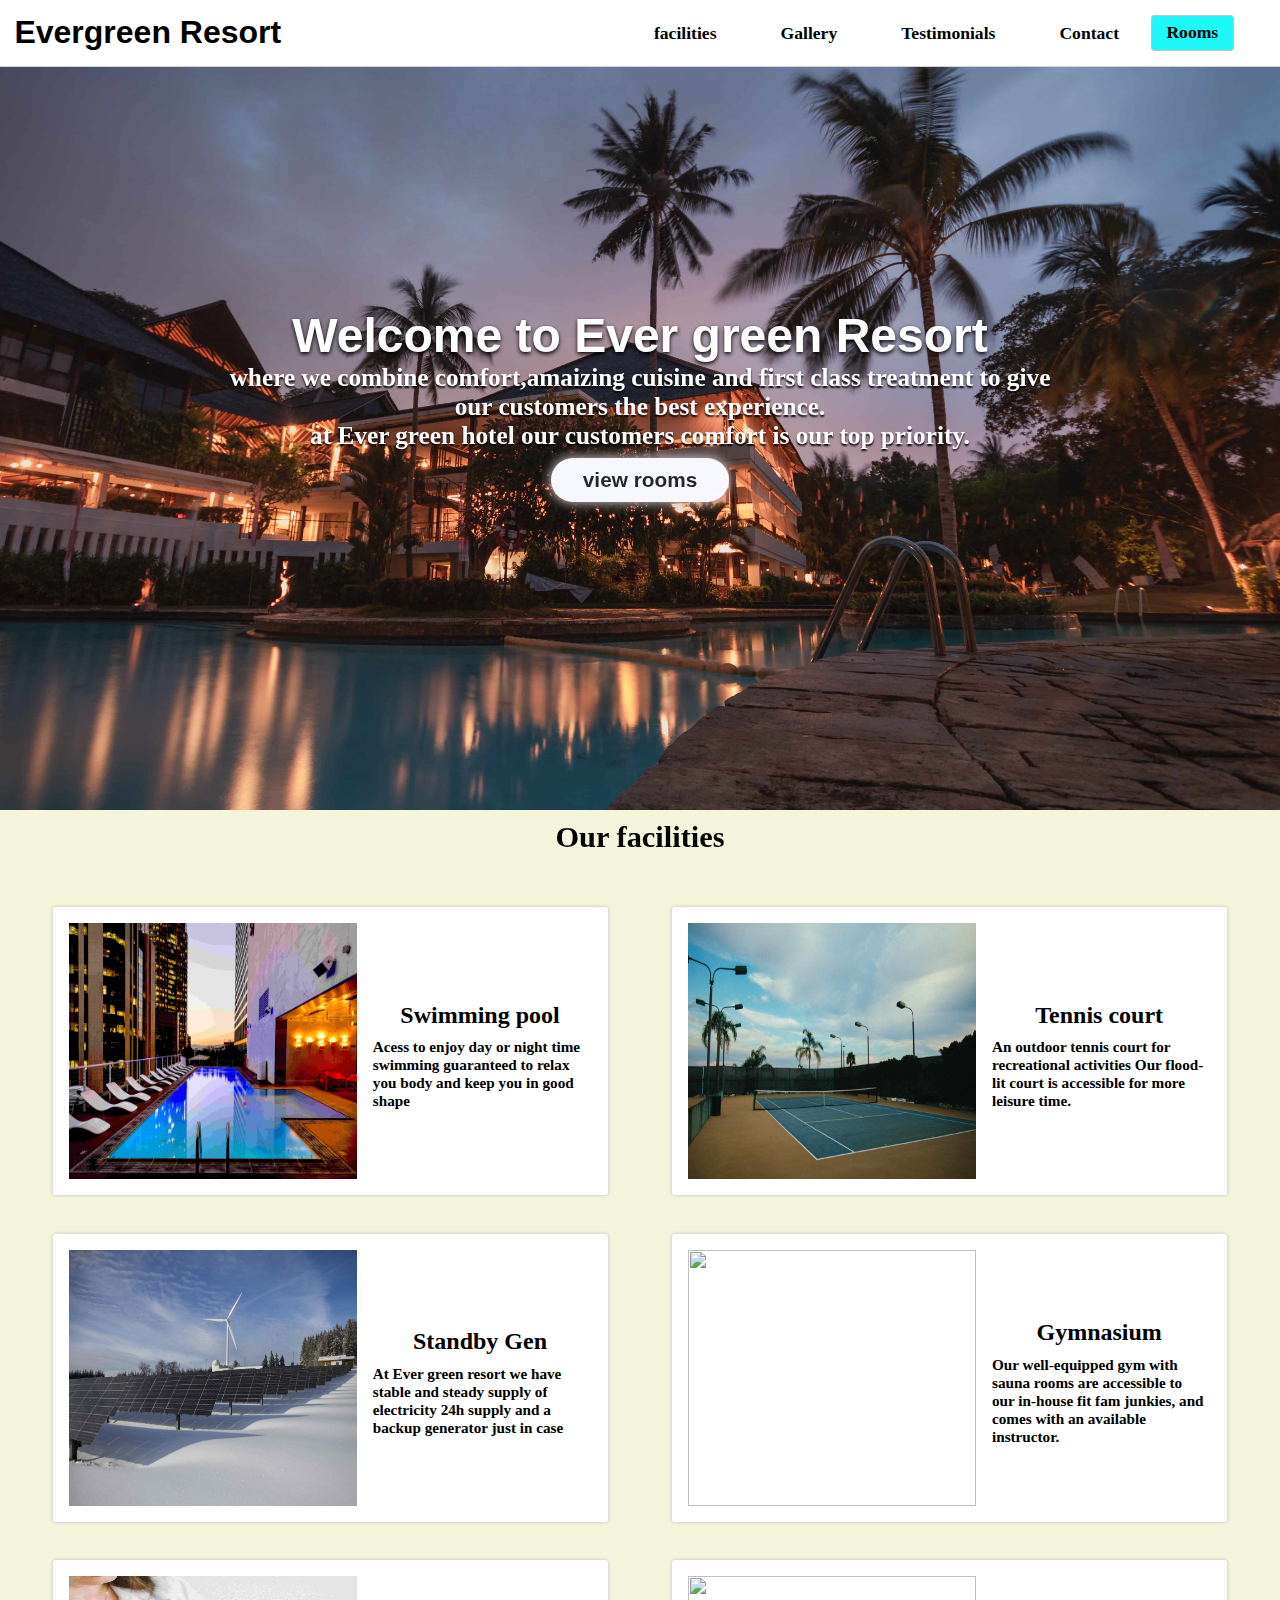
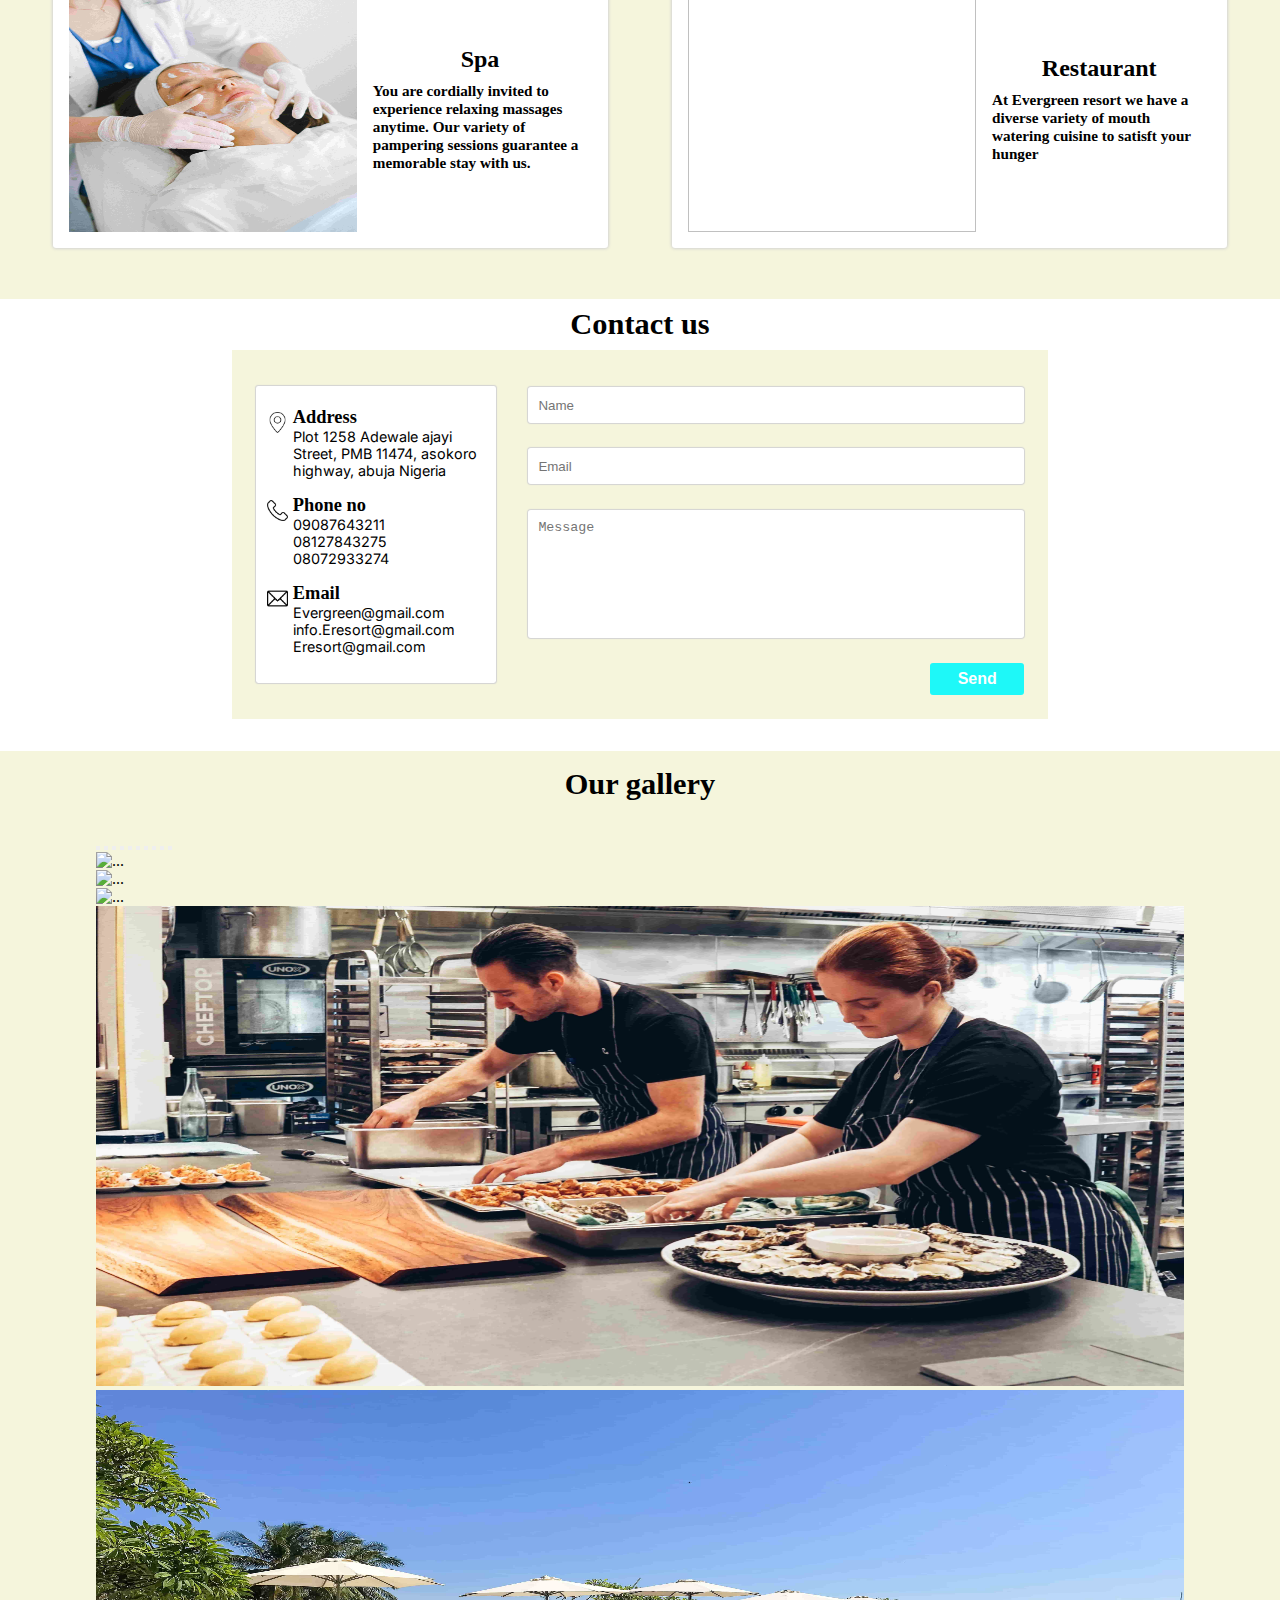
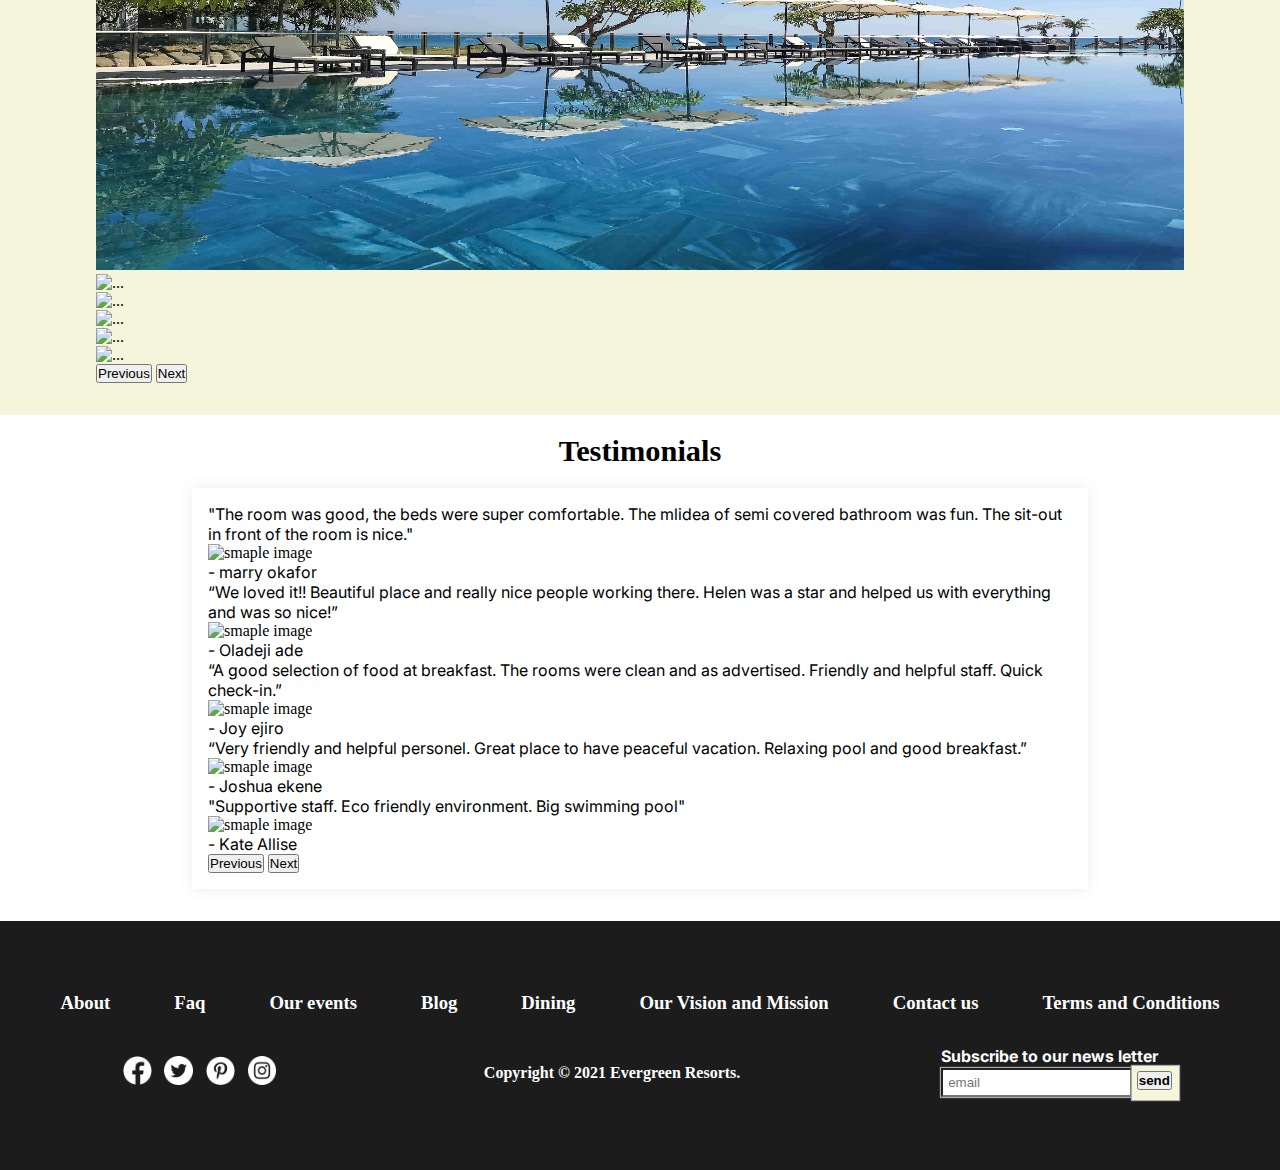
==== commit 408a0d79: "Add files via upload" ====
--- a/index.html
+++ b/index.html
@@ -5,23 +5,10 @@
     <meta http-equiv="X-UA-Compatible" content="IE=edge">
     <meta name="viewport" content="width=device-width, initial-scale=1.0">
     <title>Evergreen Resort</title>
-    <link rel="stylesheet" href="https://cdnjs.cloudflare.com/ajax/libs/font-awesome/6.0.0/css/all.min.css" />
+    <!-- <link rel="stylesheet" href="https://cdnjs.cloudflare.com/ajax/libs/font-awesome/6.0.0/css/all.min.css" /> -->
     <link rel="stylesheet" href="https://fonts.googleapis.com/css2?family=Inter:wght@300;400;500;600;700&display=swap" />
     <link rel="stylesheet" href="https://cdn.jsdelivr.net/npm/tw-elements/dist/css/index.min.css" />
-    <script src="https://cdn.tailwindcss.com"></script>
     <link rel="stylesheet" href="style.css">
-<script>
-  tailwind.config = {
-    theme: {
-      extend: {
-        fontFamily: {
-          sans: ['Inter', 'sans-serif'],
-        },
-      }
-    }
-  }
-</script>
-    <!-- <link href="https://cdn.jsdelivr.net/npm/bootstrap@5.1.3/dist/css/bootstrap.min.css" rel="stylesheet" integrity="sha384-1BmE4kWBq78iYhFldvKuhfTAU6auU8tT94WrHftjDbrCEXSU1oBoqyl2QvZ6jIW3" crossorigin="anonymous"> -->
 
 </head>
 <body>
@@ -83,8 +70,7 @@
                 </div>
                 <div class="card card4">
                     <div class="img">
-                        <img src="https://cf.bstatic.com/xdata/images/hotel/max1280x900/337263032.jpg?k=2f6e0ce9c65fc14547a6208c32b0aedc52eb2d89efe1df5429ecb5095830b693&o=&hp=1" alt="">
-                        <!-- <img src="/image/pexels-william-choquette-1954524.jpg" alt=""> -->
+                        <img src=" https://cf.bstatic.com/xdata/images/hotel/max1280x900/337263032.jpg?k=2f6e0ce9c65fc14547a6208c32b0aedc52eb2d89efe1df5429ecb5095830b693&o=&hp=1" alt="">
                     </div>
                     <div class="caption">
                         <h1>Gymnasium</h1>
@@ -104,7 +90,7 @@
                 </div>
                 <div class="card card6">
                     <div class="img">
-                        <img src="https://cf.bstatic.com/xdata/images/hotel/max1024x768/346360405.jpg?k=33779af5fa7a08f57408a73db42d2309eec057f8cd8674faad8d90c26d062668&o=&hp=1" alt="">
+                        <img src=" https://cf.bstatic.com/xdata/images/hotel/max1024x768/346360405.jpg?k=33779af5fa7a08f57408a73db42d2309eec057f8cd8674faad8d90c26d062668&o=&hp=1" alt="">
                     </div>
                     <div class="caption">
                         <h1>Restaurant</h1>
@@ -244,7 +230,7 @@
                 <div class="carousel-inner galleryImg relative w-full overflow-hidden">
                   <div class="carousel-item active relative float-left w-full">
                     <img
-                      src="https://cf.bstatic.com/xdata/images/hotel/max1024x768/321442000.jpg?k=b57b8bd14783a10193b59a02bdbf9c02e520767c2a4cc55a41a4e3944b7cf510&o=&hp=1"
+                      src=" https://cf.bstatic.com/xdata/images/hotel/max1024x768/321442000.jpg?k=b57b8bd14783a10193b59a02bdbf9c02e520767c2a4cc55a41a4e3944b7cf510&o=&hp=1"
                       class="block w-full"
                       alt="..."
                     />
@@ -255,17 +241,17 @@
                   <div class="carousel-item relative float-left w-full">
                     <img
                     
-                      src="https://cf.bstatic.com/xdata/images/hotel/max1280x900/302644184.jpg?k=6531ede9a1c76eee56cf6a93e10b7c2f0d78a2ed5a60ce3ee91fad47102c674e&o=&hp=1"
-                      class="block w-full"
-                      alt="..."
-                    />
-                    <div class="carousel-caption hidden md:block absolute text-center">
-                      <h5 class="text-xl"></h5>
-                    </div>
-                  </div>
-                  <div class="carousel-item relative float-left w-full">
-                    <img
-                      src="https://www.ekohotels.com/assets/img/sky-restaurant.jpg"
+                      src=" https://cf.bstatic.com/xdata/images/hotel/max1280x900/302644184.jpg?k=6531ede9a1c76eee56cf6a93e10b7c2f0d78a2ed5a60ce3ee91fad47102c674e&o=&hp=1"
+                      class="block w-full"
+                      alt="..."
+                    />
+                    <div class="carousel-caption hidden md:block absolute text-center">
+                      <h5 class="text-xl"></h5>
+                    </div>
+                  </div>
+                  <div class="carousel-item relative float-left w-full">
+                    <img
+                      src=" https://www.ekohotels.com/assets/img/sky-restaurant.jpg"
                       class="block w-full"
                       alt="..."
                     />
@@ -295,48 +281,47 @@
                   </div>
                   <div class="carousel-item relative float-left w-full">
                     <img
-                    src="https://www.ekohotels.com/assets/img/gallery_img4.jpg"
-                      class="block w-full"
-                      alt="..."
-                    />
-                    <div class="carousel-caption hidden md:block absolute text-center">
-                      <h5 class="text-xl"></h5>
-                    </div>
-                  </div>
-                  <div class="carousel-item relative float-left w-full">
-                    <img
-                    src="https://cf.bstatic.com/xdata/images/hotel/max1024x768/301398101.jpg?k=997ad6aed8158517bc22574a362f9a7f85607f7c53f672bec1ff3a2b34ef2575&o=&hp=1"
-                      class="block w-full"
-                      alt="..."
-                    />
-                    <div class="carousel-caption hidden md:block absolute text-center">
-                      <h5 class="text-xl"></h5>
-                    </div>
-                  </div>
-                  <div class="carousel-item relative float-left w-full">
-                    <img
-                    src="https://www.ekohotels.com/assets/img/red-chinese-restaurant.jpg"
-                      class="block w-full"
-                      alt="..."
-                    />
-                    <div class="carousel-caption hidden md:block absolute text-center">
-                      <h5 class="text-xl"></h5>
-                    </div>
-                  </div>
-                  <div class="carousel-item relative float-left w-full">
-                    <img
-                      src="https://cf.bstatic.com/xdata/images/hotel/max1024x768/246502600.jpg?k=1b49b700603a3f347bab28a8272d0c94c3fef2a3214b4f7884eeab7bd8a04e34&o=&hp=1"
-                      src="https://www.ekohotels.com/assets/img/gallery_img11.jpg"
-                      class="block w-full"
-                      alt="..."
-                    />
-                    <div class="carousel-caption hidden md:block absolute text-center">
-                      <h5 class="text-xl"></h5>
-                    </div>
-                  </div>
-                  <div class="carousel-item relative float-left w-full">
-                    <img
-                      src="https://www.ekohotels.com/assets/img/gallery_img7.jpg"
+                    src=" https://www.ekohotels.com/assets/img/gallery_img4.jpg"
+                      class="block w-full"
+                      alt="..."
+                    />
+                    <div class="carousel-caption hidden md:block absolute text-center">
+                      <h5 class="text-xl"></h5>
+                    </div>
+                  </div>
+                  <div class="carousel-item relative float-left w-full">
+                    <img
+                    src=" https://cf.bstatic.com/xdata/images/hotel/max1024x768/301398101.jpg?k=997ad6aed8158517bc22574a362f9a7f85607f7c53f672bec1ff3a2b34ef2575&o=&hp=1"
+                      class="block w-full"
+                      alt="..."
+                    />
+                    <div class="carousel-caption hidden md:block absolute text-center">
+                      <h5 class="text-xl"></h5>
+                    </div>
+                  </div>
+                  <div class="carousel-item relative float-left w-full">
+                    <img
+                    src=" https://www.ekohotels.com/assets/img/red-chinese-restaurant.jpg"
+                      class="block w-full"
+                      alt="..."
+                    />
+                    <div class="carousel-caption hidden md:block absolute text-center">
+                      <h5 class="text-xl"></h5>
+                    </div>
+                  </div>
+                  <div class="carousel-item relative float-left w-full">
+                    <img
+                      src=" https://www.ekohotels.com/assets/img/gallery_img11.jpg"
+                      class="block w-full"
+                      alt="..."
+                    />
+                    <div class="carousel-caption hidden md:block absolute text-center">
+                      <h5 class="text-xl"></h5>
+                    </div>
+                  </div>
+                  <div class="carousel-item relative float-left w-full">
+                    <img
+                      src=" https://www.ekohotels.com/assets/img/gallery_img7.jpg"
                       class="block w-full"
                       alt="..."
                     />
@@ -378,7 +363,7 @@
               </p>
               <div class="mt-12 mb-6 flex justify-center">
                 <img
-                  src="https://encrypted-tbn0.gstatic.com/images?q=tbn:ANd9GcQzjhuznHQh3QX7aA0eI6Am56MeU9VatCd8MA&usqp=CAU"
+                  src=" https://encrypted-tbn0.gstatic.com/images?q=tbn:ANd9GcQzjhuznHQh3QX7aA0eI6Am56MeU9VatCd8MA&usqp=CAU"
                   class="rounded-full w-24 h-24 shadow-lg"
                   alt="smaple image"
                 />
@@ -391,7 +376,7 @@
               </p>
               <div class="mt-12 mb-6 flex justify-center">
                 <img
-                  src="https://encrypted-tbn0.gstatic.com/images?q=tbn:ANd9GcT904u26Scmd-z6YrrS2pUlH5BZtyiWN7TIxg&usqp=CAU"
+                  src=" https://encrypted-tbn0.gstatic.com/images?q=tbn:ANd9GcT904u26Scmd-z6YrrS2pUlH5BZtyiWN7TIxg&usqp=CAU"
                   class="rounded-full w-24 h-24 shadow-lg"
                   alt="smaple image"
                 />
@@ -404,7 +389,7 @@
               </p>
               <div class="mt-12 mb-6 flex justify-center">
                 <img
-                  src="https://encrypted-tbn0.gstatic.com/images?q=tbn:ANd9GcQaSyc3RO_PiFADO8BLOVdaDMXpgbpPdzyFJA&usqp=CAU"
+                  src=" https://encrypted-tbn0.gstatic.com/images?q=tbn:ANd9GcQaSyc3RO_PiFADO8BLOVdaDMXpgbpPdzyFJA&usqp=CAU"
                   class="rounded-full w-24 h-24 shadow-lg"
                   alt="smaple image"
                 />
@@ -417,7 +402,7 @@
               </p>
               <div class="mt-12 mb-6 flex justify-center">
                 <img
-                  src="https://encrypted-tbn0.gstatic.com/images?q=tbn:ANd9GcS-EnGHNcbgpq6daitNYU1Rz5-dIgWJUhnStQ&usqp=CAU"
+                  src=" https://encrypted-tbn0.gstatic.com/images?q=tbn:ANd9GcS-EnGHNcbgpq6daitNYU1Rz5-dIgWJUhnStQ&usqp=CAU"
                   class="rounded-full w-24 h-24 shadow-lg"
                   alt="smaple image"
                 />
@@ -430,7 +415,7 @@
               </p>
               <div class="mt-12 mb-6 flex justify-center">
                 <img
-                  src="https://mdbcdn.b-cdn.net/img/Photos/Avatars/img%20(10).webp"
+                  src=" https://mdbcdn.b-cdn.net/img/Photos/Avatars/img%20(10).webp"
                   class="rounded-full w-24 h-24 shadow-lg"
                   alt="smaple image"
                 />
@@ -473,10 +458,10 @@
         </div>
         <div class="footerLinks2">
           <div class="socialsWrapper">
-            <div class="sm"><img src="image/facebook.png" alt=""></div>
-            <div class="sm"><img src="image/twitter.png" alt=""></div>
-            <div class="sm"><img src="image/pinterest (2).png" alt=""></div>
-            <div class="sm"><img src="image/instagram.png" alt=""></div>
+            <div class="sm"><img src=" image/facebook.png" alt=""></div>
+            <div class="sm"><img src=" image/twitter.png" alt=""></div>
+            <div class="sm"><img src=" image/pinterest (2).png" alt=""></div>
+            <div class="sm"><img src=" image/instagram.png" alt=""></div>
           </div>
           <div class="copywright">Copyright <span class="cpy">&copy;</span> 2021 Evergreen Resorts.</div>
           <div class="subscribe">
@@ -491,9 +476,20 @@
         </div>
       </div>
     </footer>
-     <script src="https://cdn.jsdelivr.net/npm/tw-elements/dist/js/index.min.js"></script>
-     <script src="https://cdnjs.cloudflare.com/ajax/libs/gsap/3.5.1/gsap.min.js"></script>
-     <script src="https://cdnjs.cloudflare.com/ajax/libs/gsap/3.5.1/ScrollTrigger.min.js"></script>  
-     <script src="script.js"></script>
+    <script>
+      tailwind.config = {
+        theme: {
+          extend: {
+            fontFamily: {
+              sans: ['Inter', 'sans-serif'],
+            },
+          }
+        }
+      }
+    </script>
+     <script src=" https://cdn.jsdelivr.net/npm/tw-elements/dist/js/index.min.js"></script>
+     <script src=" https://cdnjs.cloudflare.com/ajax/libs/gsap/3.5.1/gsap.min.js"></script>
+      <script src=" https://cdnjs.cloudflare.com/ajax/libs/gsap/3.5.1/ScrollTrigger.min.js"></script>  
+    <script src=" script.js"></script>
 </body>
-</html>
+</html>--- a/style.css
+++ b/style.css
@@ -13,7 +13,9 @@
 body {
   max-width: 1800px;
   margin: auto;
-  overflow-x: hidden;
+  /* width: 100vw;
+  overflow-x:hidden;
+  overflow:-moz-hidden-unscrollable; */
 }
 img {
   width: 100%;
@@ -56,12 +58,10 @@
   font-weight: bolder;
 }
 nav button {
-  background: whitesmoke;
-  box-shadow: 0px 0px 5px 0px rgb(187, 185, 185);
-  /* box-shadow: 0px 0px 19px 5px whitesmoke !important; */
+  background-color: rgb(30, 248, 248);
   outline: none;
   border: none;
-  border: 2px solid lightgray;
+  border: 1.5px solid rgb(200, 193, 193);
   cursor: pointer;
   font-size: 1.1rem;
   border-radius: 0.2rem;
@@ -74,7 +74,7 @@
 .introduction {
   width: 100%;
   height: 90vh;
-  background-image: url("image/pexels-pixabay-258154.jpg");
+  background-image: url("/image/pexels-pixabay-258154.jpg");
   background-size: cover;
   background-position: center;
   color: white;
@@ -173,15 +173,14 @@
   align-items: center;
   justify-content: center;
   background-color: beige;
-  padding: 0.7rem 1.7rem;
   width: fit-content;
-  padding-bottom: 1.5rem;
+  padding: 1.5rem;
   margin: auto;
 }
 .addressWrapper {
   width: fit-content;
   background: white;
-  padding: 0rem 0.7rem;
+  padding: 0.8rem 0.7rem;
   box-shadow: 0px 0px 1px 1px lightgrey;
   border-radius: 0.15rem;
 }
@@ -295,13 +294,16 @@
 /* footer */
 footer {
   background: rgba(0, 0, 0, 0.89);
-  color: white;
   padding: 2.4rem 0rem;
 }
 .footerLinks1 {
   display: flex;
   align-items: center;
   justify-content: center;
+  color: white;
+}
+footer p{
+  color: white;
 }
 .footerLinks1 h3 {
   margin: 2rem;
@@ -325,6 +327,7 @@
 .copywright,
 .subscribeText {
   font-weight: bolder;
+  color: white;
 }
 .subscribeWrapper input,
 .subscribeWrapper .send {
@@ -568,7 +571,6 @@
   .phoneText h2,
   .emailText h2 {
     font-size: 1rem;
-    /* width: 10rem; */
   }
   .img {
     width: 15rem;
@@ -629,7 +631,6 @@
     width: 28rem;
     margin: auto;
     font-size: 1.1rem;
-    line-height: 1.2rem;
   }
 }
 @media (max-width: 561px) {
@@ -770,7 +771,6 @@
   .info h4 {
     font-size: 1rem;
     width: 18rem;
-    line-height: 1.35rem;
   }
   .info h1 {
     font-size: 2rem;
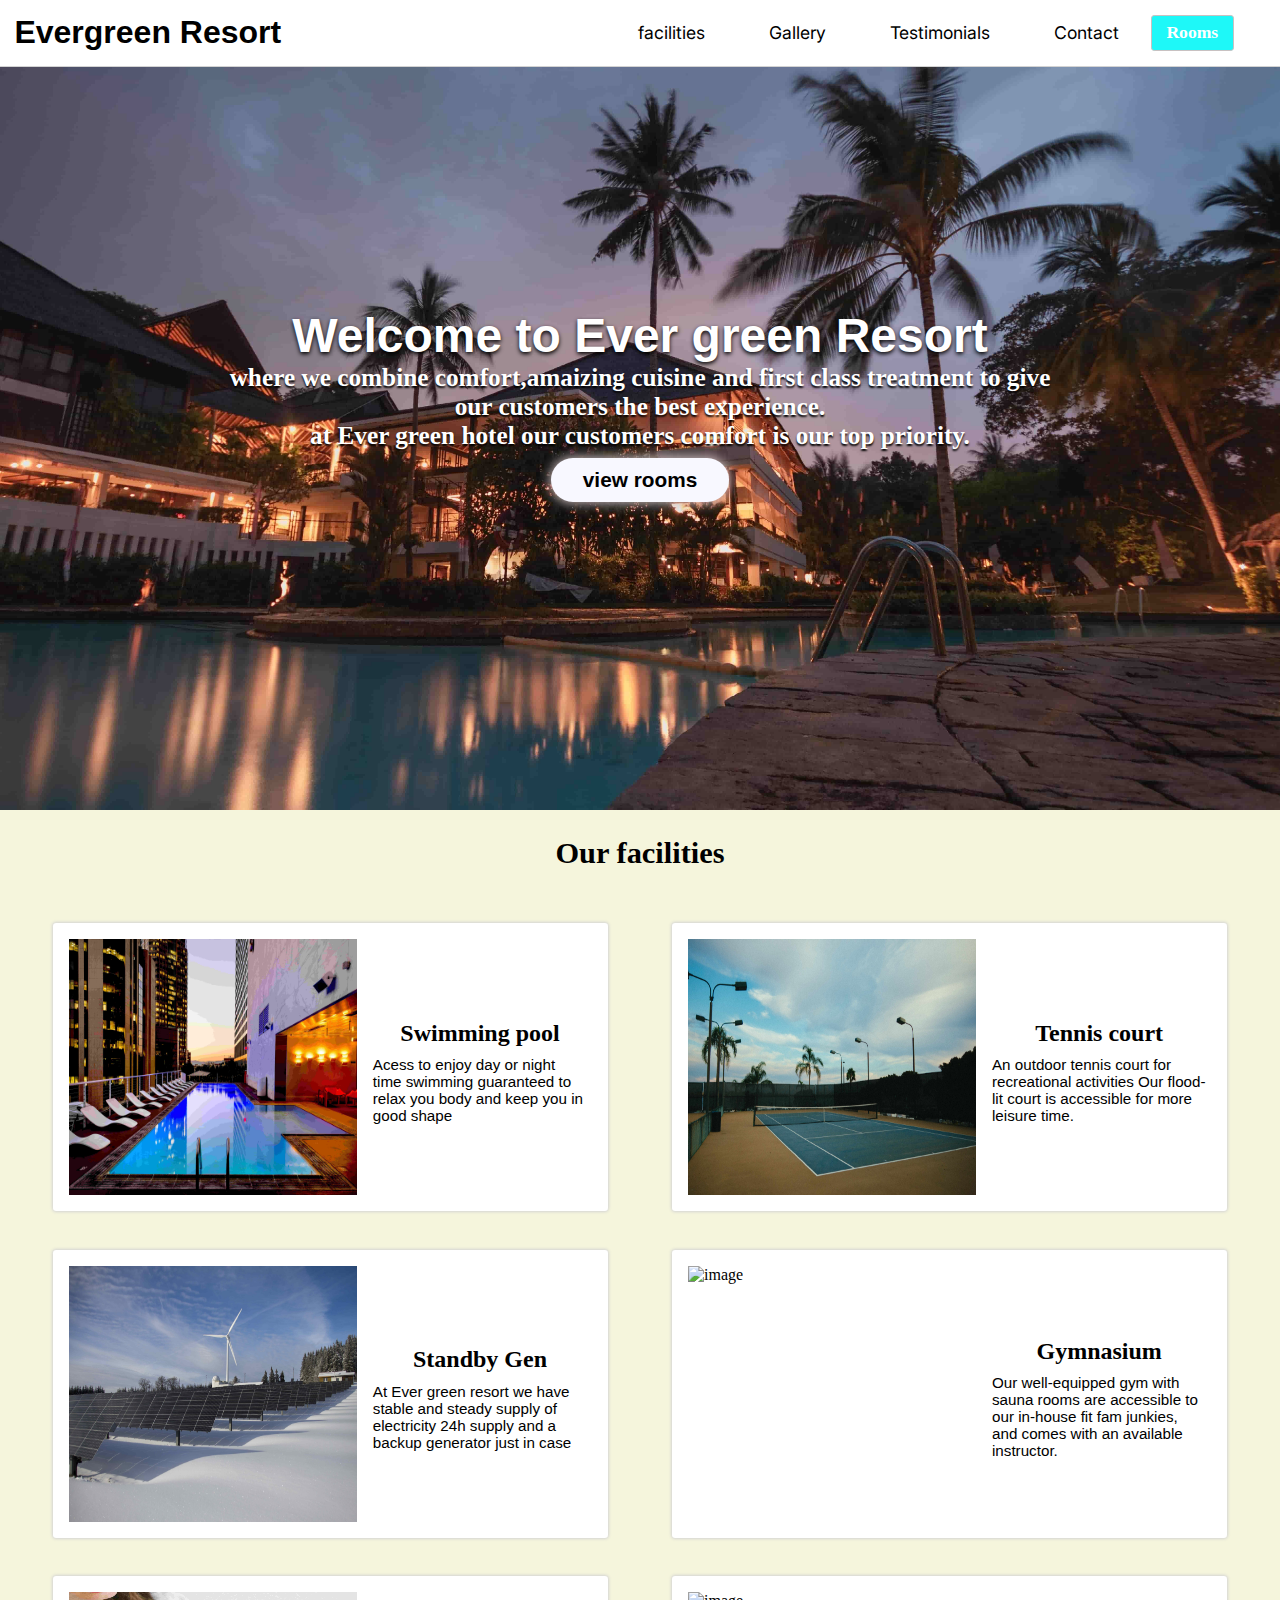
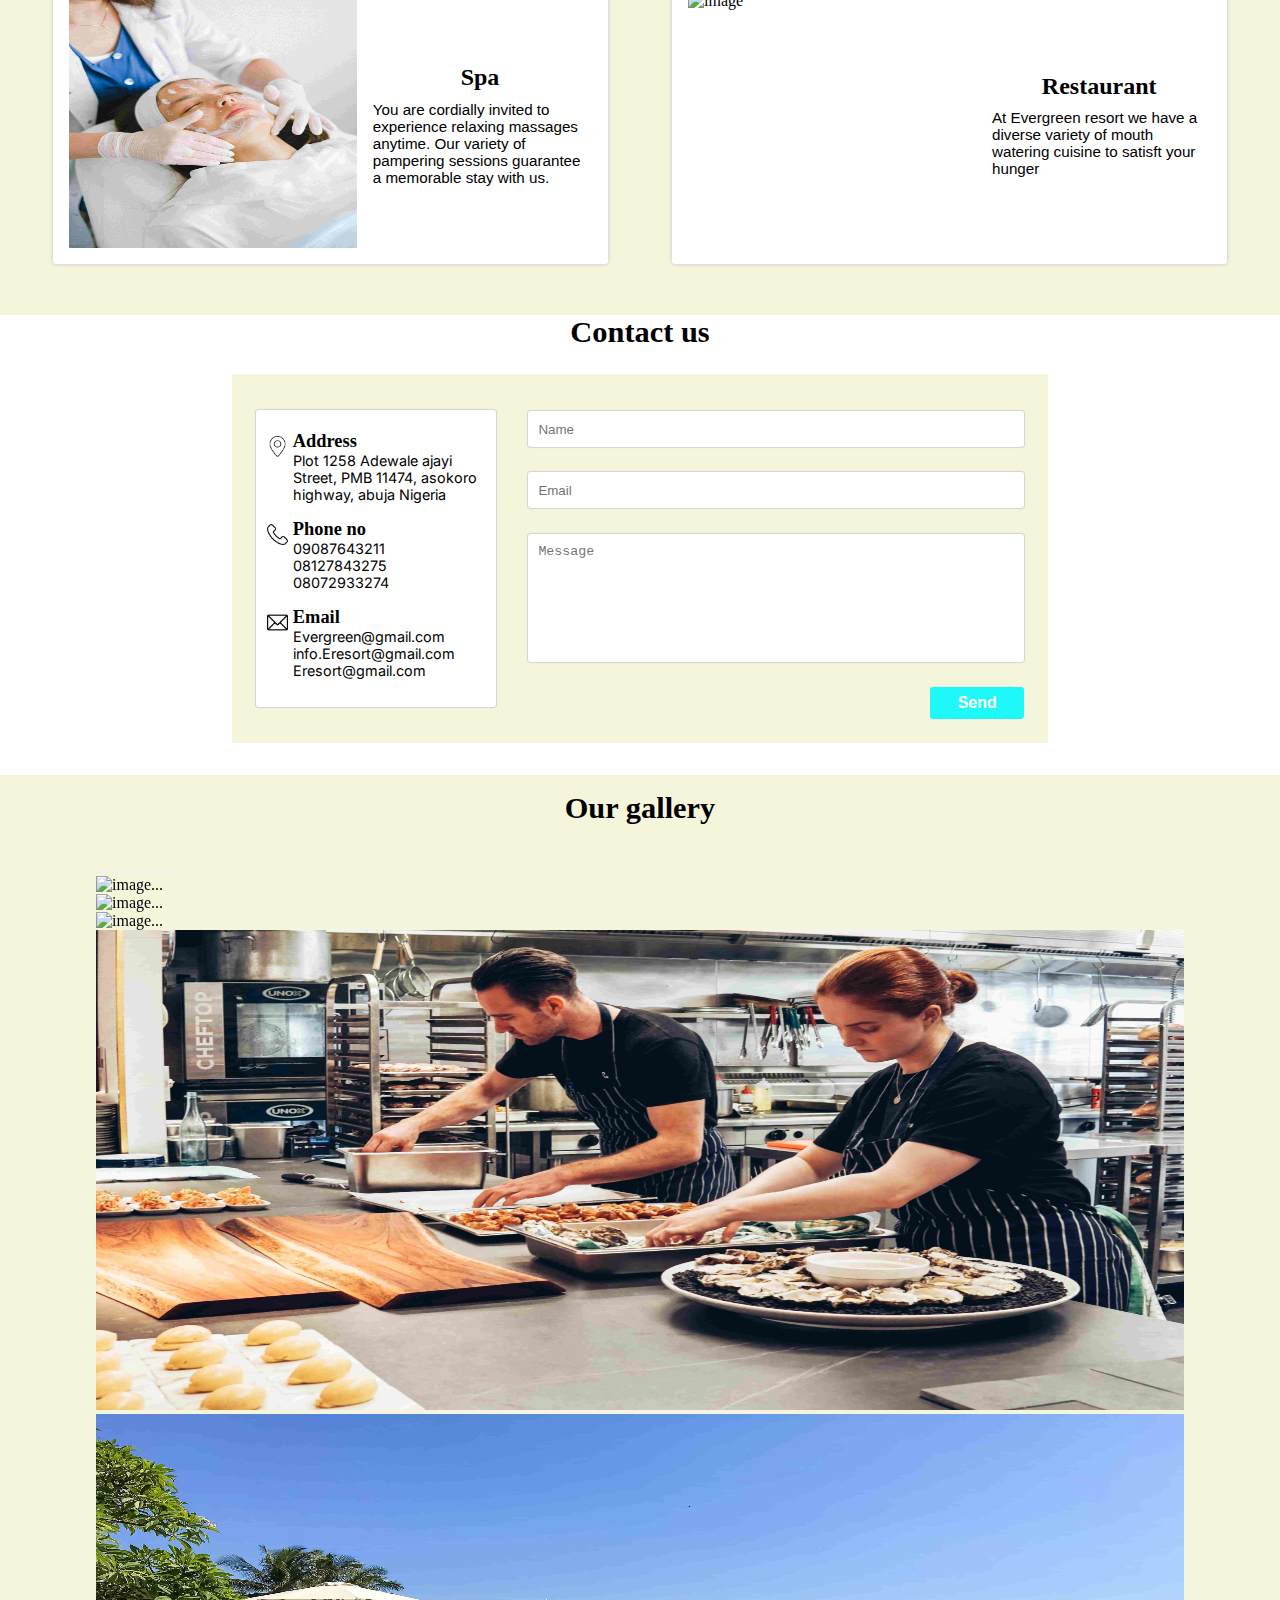
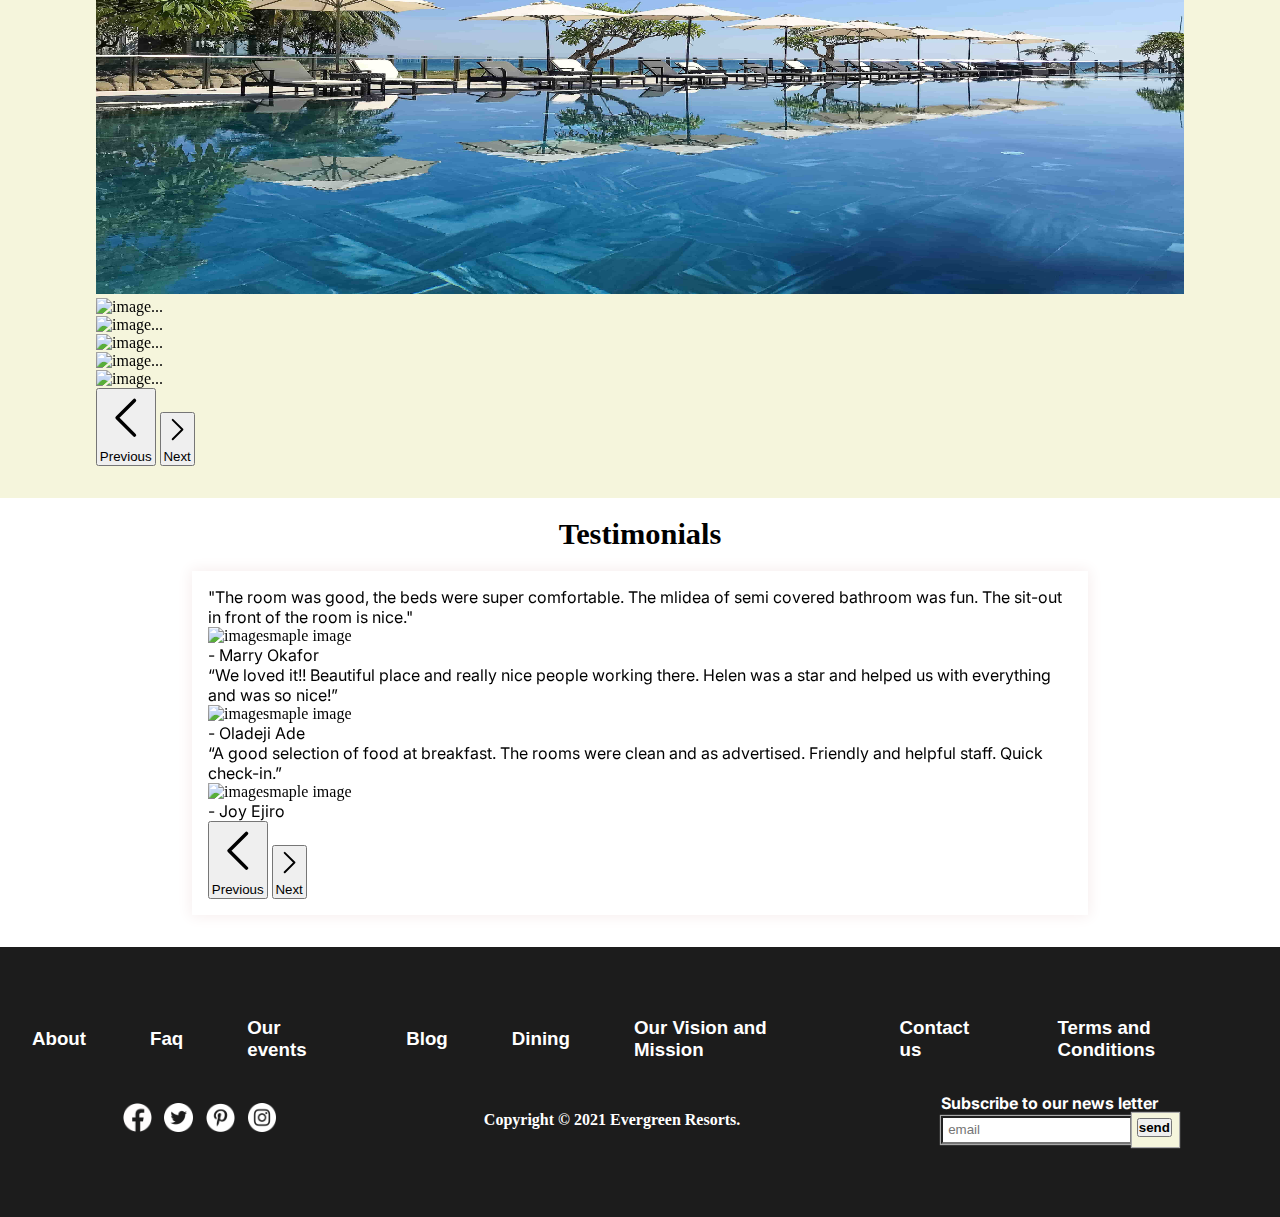
==== commit 7d064203: "Add files via upload" ====
--- a/index.html
+++ b/index.html
@@ -5,10 +5,26 @@
     <meta http-equiv="X-UA-Compatible" content="IE=edge">
     <meta name="viewport" content="width=device-width, initial-scale=1.0">
     <title>Evergreen Resort</title>
-    <!-- <link rel="stylesheet" href="https://cdnjs.cloudflare.com/ajax/libs/font-awesome/6.0.0/css/all.min.css" /> -->
+    <link rel="stylesheet" href="https://cdnjs.cloudflare.com/ajax/libs/font-awesome/6.0.0/css/all.min.css" />
     <link rel="stylesheet" href="https://fonts.googleapis.com/css2?family=Inter:wght@300;400;500;600;700&display=swap" />
-    <link rel="stylesheet" href="https://cdn.jsdelivr.net/npm/tw-elements/dist/css/index.min.css" />
-    <link rel="stylesheet" href="style.css">
+    <link  rel="stylesheet"  href="https://cdn.jsdelivr.net/npm/tw-elements/dist/css/index.min.css" />
+<!-- <script src="https://cdn.tailwindcss.com/3.2.4"></script> -->
+<script>
+  tailwind.config = {
+    darkMode: "class",
+    theme: {
+      fontFamily: {
+        sans: ["Roboto", "sans-serif"],
+        body: ["Roboto", "sans-serif"],
+        mono: ["ui-monospace", "monospace"],
+      },
+    },
+    corePlugins: {
+      preflight: false,
+    },
+  };
+</script>
+<link rel="stylesheet" href="style.css">
 
 </head>
 <body>
@@ -23,7 +39,7 @@
                 <button><a target="_blank" href="rooms.html " onclick="none()">Rooms</a></button>
             </ul>
             <div class="menu">
-                <img src="image/icons8-menu-24.png" alt="">
+                <img src="image/icons8-menu-24.png" alt="image">
             </div>
         </nav>
     </header>
@@ -41,7 +57,7 @@
             <div class="cardContainer cardContainer1">
                 <div class="card card1">
                     <div class="img">
-                        <img src="image/pexels-pixabay-261102.jpg" alt="">
+                        <img src="image/pexels-pixabay-261102.jpg" alt="image">
                     </div>
                     <div class="caption">
                         <h1>Swimming pool</h1>
@@ -50,7 +66,7 @@
                 </div>
                 <div class="card card2">
                     <div class="img">
-                        <img src="image/pexels-athena-2961964.jpg" alt="">
+                        <img src="image/pexels-athena-2961964.jpg" alt="image">
                     </div>
                     <div class="caption">
                         <h1>Tennis court</h1>
@@ -61,7 +77,7 @@
             <div class="cardContainer cardContainer1">
                 <div class="card card3">
                     <div class="img">
-                        <img src="image/pexels-pixabay-433308 (1).jpg" alt="">
+                        <img src="image/pexels-pixabay-433308 (1).jpg" alt="image">
                     </div>
                     <div class="caption">
                         <h1>Standby Gen</h1>
@@ -70,7 +86,7 @@
                 </div>
                 <div class="card card4">
                     <div class="img">
-                        <img src=" https://cf.bstatic.com/xdata/images/hotel/max1280x900/337263032.jpg?k=2f6e0ce9c65fc14547a6208c32b0aedc52eb2d89efe1df5429ecb5095830b693&o=&hp=1" alt="">
+                        <img src=" https://cf.bstatic.com/xdata/images/hotel/max1280x900/337263032.jpg?k=2f6e0ce9c65fc14547a6208c32b0aedc52eb2d89efe1df5429ecb5095830b693&o=&hp=1" alt="image">
                     </div>
                     <div class="caption">
                         <h1>Gymnasium</h1>
@@ -81,7 +97,7 @@
             <div class="cardContainer cardContainer1">
                 <div style="display: flex;align-items:center ;" class="card card5">
                     <div class="img">
-                        <img src="image/pexels-anna-shvets-5069494.jpg" alt="">
+                        <img src="image/pexels-anna-shvets-5069494.jpg" alt="image">
                     </div>
                     <div class="caption">
                         <h1>Spa</h1>
@@ -90,7 +106,7 @@
                 </div>
                 <div class="card card6">
                     <div class="img">
-                        <img src=" https://cf.bstatic.com/xdata/images/hotel/max1024x768/346360405.jpg?k=33779af5fa7a08f57408a73db42d2309eec057f8cd8674faad8d90c26d062668&o=&hp=1" alt="">
+                        <img src=" https://cf.bstatic.com/xdata/images/hotel/max1024x768/346360405.jpg?k=33779af5fa7a08f57408a73db42d2309eec057f8cd8674faad8d90c26d062668&o=&hp=1" alt="image">
                     </div>
                     <div class="caption">
                         <h1>Restaurant</h1>
@@ -162,286 +178,334 @@
         <div class="gallery">
             <h1>Our gallery</h1>
             <div class="galleryWrapper">
-              <div id="carouselExampleCaptions" class="carousel slide relative" data-bs-ride="carousel">
-                <div class="carousel-indicators absolute right-0 bottom-0 left-0 flex justify-center p-0 mb-4">
-                  <button
-                    type="button"
-                    data-bs-target="#carouselExampleCaptions"
-                    data-bs-slide-to="0"
-                    class="active"
-                    aria-current="true"
-                    aria-label="Slide 1"
-                  ></button>
-                  <button
-                    type="button"
-                    data-bs-target="#carouselExampleCaptions"
-                    data-bs-slide-to="1"
-                    aria-label="Slide 2"
-                  ></button>
-                  <button
-                    type="button"
-                    data-bs-target="#carouselExampleCaptions"
-                    data-bs-slide-to="2"
-                    aria-label="Slide 3"
-                  ></button>
-                  <button
-                    type="button"
-                    data-bs-target="#carouselExampleCaptions"
-                    data-bs-slide-to="3"
-                    aria-label="Slide 4"
-                  ></button>
-                  <button
-                    type="button"
-                    data-bs-target="#carouselExampleCaptions"
-                    data-bs-slide-to="4"
-                    aria-label="Slide 5"
-                  ></button>
-                  <button
-                    type="button"
-                    data-bs-target="#carouselExampleCaptions"
-                    data-bs-slide-to="5"
-                    aria-label="Slide 6"
-                  ></button>
-                  <button
-                    type="button"
-                    data-bs-target="#carouselExampleCaptions"
-                    data-bs-slide-to="6"
-                    aria-label="Slide 7"
-                  ></button>
-                  <button
-                    type="button"
-                    data-bs-target="#carouselExampleCaptions"
-                    data-bs-slide-to="7"
-                    aria-label="Slide 8"
-                  ></button>
-                  <button
-                    type="button"
-                    data-bs-target="#carouselExampleCaptions"
-                    data-bs-slide-to="8"
-                    aria-label="Slide 9"
-                  ></button>
-                  <button
-                    type="button"
-                    data-bs-target="#carouselExampleCaptions"
-                    data-bs-slide-to="9"
-                    aria-label="Slide 10"
-                  ></button>
-                </div>
-                <div class="carousel-inner galleryImg relative w-full overflow-hidden">
-                  <div class="carousel-item active relative float-left w-full">
-                    <img
-                      src=" https://cf.bstatic.com/xdata/images/hotel/max1024x768/321442000.jpg?k=b57b8bd14783a10193b59a02bdbf9c02e520767c2a4cc55a41a4e3944b7cf510&o=&hp=1"
-                      class="block w-full"
-                      alt="..."
-                    />
-                    <div class="carousel-caption hidden md:block absolute text-center">
-                      <h5 class="text-xl"></h5>
-                    </div>
-                  </div>
-                  <div class="carousel-item relative float-left w-full">
-                    <img
-                    
-                      src=" https://cf.bstatic.com/xdata/images/hotel/max1280x900/302644184.jpg?k=6531ede9a1c76eee56cf6a93e10b7c2f0d78a2ed5a60ce3ee91fad47102c674e&o=&hp=1"
-                      class="block w-full"
-                      alt="..."
-                    />
-                    <div class="carousel-caption hidden md:block absolute text-center">
-                      <h5 class="text-xl"></h5>
-                    </div>
-                  </div>
-                  <div class="carousel-item relative float-left w-full">
-                    <img
-                      src=" https://www.ekohotels.com/assets/img/sky-restaurant.jpg"
-                      class="block w-full"
-                      alt="..."
-                    />
-                    <div class="carousel-caption hidden md:block absolute text-center">
-                      <h5 class="text-xl"></h5>
-                    </div>
-                  </div>
-                  <div class="carousel-item relative float-left w-full">
-                    <img
-                    src="image/pexels-elle-hughes-2696064.jpg"
-                      class="block w-full"
-                      alt="..."
-                    />
-                    <div class="carousel-caption hidden md:block absolute text-center">
-                      <h5 class="text-xl"></h5>
-                    </div>
-                  </div>
-                  <div class="carousel-item relative float-left w-full">
-                    <img
-                    src="image/pexels-phùng-nhựt-5615795 (1).jpg"
-                      class="block w-full"
-                      alt="..."
-                    />
-                    <div class="carousel-caption hidden md:block absolute text-center">
-                      <h5 class="text-xl"></h5>
-                    </div>
-                  </div>
-                  <div class="carousel-item relative float-left w-full">
-                    <img
-                    src=" https://www.ekohotels.com/assets/img/gallery_img4.jpg"
-                      class="block w-full"
-                      alt="..."
-                    />
-                    <div class="carousel-caption hidden md:block absolute text-center">
-                      <h5 class="text-xl"></h5>
-                    </div>
-                  </div>
-                  <div class="carousel-item relative float-left w-full">
-                    <img
-                    src=" https://cf.bstatic.com/xdata/images/hotel/max1024x768/301398101.jpg?k=997ad6aed8158517bc22574a362f9a7f85607f7c53f672bec1ff3a2b34ef2575&o=&hp=1"
-                      class="block w-full"
-                      alt="..."
-                    />
-                    <div class="carousel-caption hidden md:block absolute text-center">
-                      <h5 class="text-xl"></h5>
-                    </div>
-                  </div>
-                  <div class="carousel-item relative float-left w-full">
-                    <img
-                    src=" https://www.ekohotels.com/assets/img/red-chinese-restaurant.jpg"
-                      class="block w-full"
-                      alt="..."
-                    />
-                    <div class="carousel-caption hidden md:block absolute text-center">
-                      <h5 class="text-xl"></h5>
-                    </div>
-                  </div>
-                  <div class="carousel-item relative float-left w-full">
-                    <img
-                      src=" https://www.ekohotels.com/assets/img/gallery_img11.jpg"
-                      class="block w-full"
-                      alt="..."
-                    />
-                    <div class="carousel-caption hidden md:block absolute text-center">
-                      <h5 class="text-xl"></h5>
-                    </div>
-                  </div>
-                  <div class="carousel-item relative float-left w-full">
-                    <img
-                      src=" https://www.ekohotels.com/assets/img/gallery_img7.jpg"
-                      class="block w-full"
-                      alt="..."
-                    />
-                    <div class="carousel-caption hidden md:block absolute text-center">
-                      <h5 class="text-xl"></h5>
-                    </div>
-                  </div>
-                </div>
-                <button
-                  class="carousel-control-prev absolute top-0 bottom-0 flex items-center justify-center p-0 text-center border-0 hover:outline-none hover:no-underline focus:outline-none focus:no-underline left-0"
-                  type="button"
-                  data-bs-target="#carouselExampleCaptions"
-                  data-bs-slide="prev"
+              <div
+              id="carouselExampleCaptions"
+              class="relative"
+              data-te-carousel-init
+              data-te-carousel-slide>
+              <div
+                class="absolute right-0 bottom-0 left-0 z-[2] mx-[15%] mb-4 flex list-none justify-center p-0"
+                data-te-carousel-indicators>
+                <button
+                  type="button"
+                  data-te-target="#carouselExampleCaptions"
+                  data-te-slide-to="0"
+                  data-te-carousel-active
+                  class="mx-[3px] box-content h-[3px] w-[30px] flex-initial cursor-pointer border-0 border-y-[10px] border-solid border-transparent bg-white bg-clip-padding p-0 -indent-[999px] opacity-50 transition-opacity duration-[600ms] ease-[cubic-bezier(0.25,0.1,0.25,1.0)] motion-reduce:transition-none"
+                  aria-current="true"
+                  aria-label="Slide 1"></button>
+                <button
+                  type="button"
+                  data-te-target="#carouselExampleCaptions"
+                  data-te-slide-to="1"
+                  class="mx-[3px] box-content h-[3px] w-[30px] flex-initial cursor-pointer border-0 border-y-[10px] border-solid border-transparent bg-white bg-clip-padding p-0 -indent-[999px] opacity-50 transition-opacity duration-[600ms] ease-[cubic-bezier(0.25,0.1,0.25,1.0)] motion-reduce:transition-none"
+                  aria-label="Slide 2"></button>
+                <button
+                  type="button"
+                  data-te-target="#carouselExampleCaptions"
+                  data-te-slide-to="2"
+                  class="mx-[3px] box-content h-[3px] w-[30px] flex-initial cursor-pointer border-0 border-y-[10px] border-solid border-transparent bg-white bg-clip-padding p-0 -indent-[999px] opacity-50 transition-opacity duration-[600ms] ease-[cubic-bezier(0.25,0.1,0.25,1.0)] motion-reduce:transition-none"
+                  aria-label="Slide 3"></button>
+                <button
+                  type="button"
+                  data-te-target="#carouselExampleCaptions"
+                  data-te-slide-to="3"
+                  class="mx-[3px] box-content h-[3px] w-[30px] flex-initial cursor-pointer border-0 border-y-[10px] border-solid border-transparent bg-white bg-clip-padding p-0 -indent-[999px] opacity-50 transition-opacity duration-[600ms] ease-[cubic-bezier(0.25,0.1,0.25,1.0)] motion-reduce:transition-none"
+                  aria-label="Slide 4"></button>
+                <button
+                  type="button"
+                  data-te-target="#carouselExampleCaptions"
+                  data-te-slide-to="4"
+                  class="mx-[3px] box-content h-[3px] w-[30px] flex-initial cursor-pointer border-0 border-y-[10px] border-solid border-transparent bg-white bg-clip-padding p-0 -indent-[999px] opacity-50 transition-opacity duration-[600ms] ease-[cubic-bezier(0.25,0.1,0.25,1.0)] motion-reduce:transition-none"
+                  aria-label="Slide 5"></button>
+                <button
+                  type="button"
+                  data-te-target="#carouselExampleCaptions"
+                  data-te-slide-to="5"
+                  class="mx-[3px] box-content h-[3px] w-[30px] flex-initial cursor-pointer border-0 border-y-[10px] border-solid border-transparent bg-white bg-clip-padding p-0 -indent-[999px] opacity-50 transition-opacity duration-[600ms] ease-[cubic-bezier(0.25,0.1,0.25,1.0)] motion-reduce:transition-none"
+                  aria-label="Slide 6"></button>
+                <button
+                  type="button"
+                  data-te-target="#carouselExampleCaptions"
+                  data-te-slide-to="6"
+                  class="mx-[3px] box-content h-[3px] w-[30px] flex-initial cursor-pointer border-0 border-y-[10px] border-solid border-transparent bg-white bg-clip-padding p-0 -indent-[999px] opacity-50 transition-opacity duration-[600ms] ease-[cubic-bezier(0.25,0.1,0.25,1.0)] motion-reduce:transition-none"
+                  aria-label="Slide 7"></button>
+                <button
+                  type="button"
+                  data-te-target="#carouselExampleCaptions"
+                  data-te-slide-to="7"
+                  class="mx-[3px] box-content h-[3px] w-[30px] flex-initial cursor-pointer border-0 border-y-[10px] border-solid border-transparent bg-white bg-clip-padding p-0 -indent-[999px] opacity-50 transition-opacity duration-[600ms] ease-[cubic-bezier(0.25,0.1,0.25,1.0)] motion-reduce:transition-none"
+                  aria-label="Slide 8"></button>
+                <button
+                  type="button"
+                  data-te-target="#carouselExampleCaptions"
+                  data-te-slide-to="8"
+                  class="mx-[3px] box-content h-[3px] w-[30px] flex-initial cursor-pointer border-0 border-y-[10px] border-solid border-transparent bg-white bg-clip-padding p-0 -indent-[999px] opacity-50 transition-opacity duration-[600ms] ease-[cubic-bezier(0.25,0.1,0.25,1.0)] motion-reduce:transition-none"
+                  aria-label="Slide 9"></button>
+                <button
+                  type="button"
+                  data-te-target="#carouselExampleCaptions"
+                  data-te-slide-to="9"
+                  class="mx-[3px] box-content h-[3px] w-[30px] flex-initial cursor-pointer border-0 border-y-[10px] border-solid border-transparent bg-white bg-clip-padding p-0 -indent-[999px] opacity-50 transition-opacity duration-[600ms] ease-[cubic-bezier(0.25,0.1,0.25,1.0)] motion-reduce:transition-none"
+                  aria-label="Slide 10"></button>
+              </div>
+              <div
+                class="relative w-full overflow-hidden after:clear-both after:block after:content-['']">
+                <div
+                  class="relative carousel-item float-left -mr-[100%] w-full transition-transform duration-[600ms] ease-in-out motion-reduce:transition-none"
+                  data-te-carousel-active
+                  data-te-carousel-item
+                  style="backface-visibility: hidden">
+                  <img
+                  src=" https://cf.bstatic.com/xdata/images/hotel/max1024x768/321442000.jpg?k=b57b8bd14783a10193b59a02bdbf9c02e520767c2a4cc55a41a4e3944b7cf510&o=&hp=1"
+                    class="block w-full"
+                    alt="image..." />
+                </div>
+                <div
+                  class="relative carousel-item float-left -mr-[100%] hidden w-full transition-transform duration-[600ms] ease-in-out motion-reduce:transition-none"
+                  data-te-carousel-item
+                  style="backface-visibility: hidden">
+                  <img
+                  src=" https://cf.bstatic.com/xdata/images/hotel/max1280x900/302644184.jpg?k=6531ede9a1c76eee56cf6a93e10b7c2f0d78a2ed5a60ce3ee91fad47102c674e&o=&hp=1"
+                    class="block w-full"
+                    alt="image..." />
+                </div>
+                <div
+                  class="relative carousel-item  float-left -mr-[100%] hidden w-full transition-transform duration-[600ms] ease-in-out motion-reduce:transition-none"
+                  data-te-carousel-item
+                  style="backface-visibility: hidden">
+                  <img
+                  src=" https://www.ekohotels.com/assets/img/sky-restaurant.jpg"
+                    class="block w-full"
+                    alt="image..." />
+                </div>
+                <div
+                  class="relative carousel-item float-left -mr-[100%] hidden w-full transition-transform duration-[600ms] ease-in-out motion-reduce:transition-none"
+                  data-te-carousel-item
+                  style="backface-visibility: hidden">
+                  <img
+                  src="image/pexels-elle-hughes-2696064.jpg"
+                    class="block w-full"
+                    alt="image..." />
+                </div>
+                <div
+                  class="relative carousel-item float-left -mr-[100%] hidden w-full transition-transform duration-[600ms] ease-in-out motion-reduce:transition-none"
+                  data-te-carousel-item
+                  style="backface-visibility: hidden">
+                  <img
+                  src="image/pexels-phùng-nhựt-5615795 (1).jpg"
+                    class="block w-full"
+                    alt="image..." />
+                </div>
+                <div
+                  class="relative carousel-item float-left -mr-[100%] hidden w-full transition-transform duration-[600ms] ease-in-out motion-reduce:transition-none"
+                  data-te-carousel-item
+                  style="backface-visibility: hidden">
+                  <img
+                  src=" https://www.ekohotels.com/assets/img/gallery_img4.jpg"
+                    class="block w-full"
+                    alt="image..." />
+                </div>
+                <div
+                  class="relative carousel-item float-left -mr-[100%] hidden w-full transition-transform duration-[600ms] ease-in-out motion-reduce:transition-none"
+                  data-te-carousel-item
+                  style="backface-visibility: hidden">
+                  <img
+                  src=" https://cf.bstatic.com/xdata/images/hotel/max1024x768/301398101.jpg?k=997ad6aed8158517bc22574a362f9a7f85607f7c53f672bec1ff3a2b34ef2575&o=&hp=1"
+                    class="block w-full"
+                    alt="image..." />
+                </div>
+                <div
+                  class="relative carousel-item float-left -mr-[100%] hidden w-full transition-transform duration-[600ms] ease-in-out motion-reduce:transition-none"
+                  data-te-carousel-item
+                  style="backface-visibility: hidden">
+                  <img
+                  src=" https://www.ekohotels.com/assets/img/red-chinese-restaurant.jpg"
+                    class="block w-full"
+                    alt="image..." />
+                </div>
+                <div
+                  class="relative carousel-item float-left -mr-[100%] hidden w-full transition-transform duration-[600ms] ease-in-out motion-reduce:transition-none"
+                  data-te-carousel-item
+                  style="backface-visibility: hidden">
+                  <img
+                  src=" https://www.ekohotels.com/assets/img/gallery_img11.jpg"
+                    class="block w-full"
+                    alt="image..." />
+                </div>
+                <div
+                  class="relative carousel-item float-left -mr-[100%] hidden w-full transition-transform duration-[600ms] ease-in-out motion-reduce:transition-none"
+                  data-te-carousel-item
+                  style="backface-visibility: hidden">
+                  <img
+                  src=" https://www.ekohotels.com/assets/img/gallery_img7.jpg"
+                    class="block w-full"
+                    alt="image..." />
+                </div>
+              </div>
+              <button
+                class="absolute top-0 bottom-0 left-0 z-[1] flex w-[15%] items-center justify-center border-0 bg-none p-0 text-center text-white opacity-50 transition-opacity duration-150 ease-[cubic-bezier(0.25,0.1,0.25,1.0)] hover:text-white hover:no-underline hover:opacity-90 hover:outline-none focus:text-white focus:no-underline focus:opacity-90 focus:outline-none motion-reduce:transition-none"
+                type="button"
+                data-te-target="#carouselExampleCaptions"
+                data-te-slide="prev">
+                <span class="inline-block h-8 w-8">
+                  <svg
+                    xmlns="http://www.w3.org/2000/svg"
+                    fill="none"
+                    viewBox="0 0 24 24"
+                    stroke-width="1.5"
+                    stroke="currentColor"
+                    class="h-6 w-6">
+                    <path
+                      stroke-linecap="round"
+                      stroke-linejoin="round"
+                      d="M15.75 19.5L8.25 12l7.5-7.5" />
+                  </svg>
+                </span>
+                <span
+                  class="!absolute !-m-px !h-px !w-px !overflow-hidden !whitespace-nowrap !border-0 !p-0 ![clip:rect(0,0,0,0)]"
+                  >Previous</span
                 >
-                  <span class="carousel-control-prev-icon inline-block bg-no-repeat" aria-hidden="true"></span>
-                  <span class="visually-hidden">Previous</span>
-                </button>
-                <button
-                  class="carousel-control-next absolute top-0 bottom-0 flex items-center justify-center p-0 text-center border-0 hover:outline-none hover:no-underline focus:outline-none focus:no-underline right-0"
-                  type="button"
-                  data-bs-target="#carouselExampleCaptions"
-                  data-bs-slide="next"
+              </button>
+              <button
+                class="absolute top-0 bottom-0 right-0 z-[1] flex w-[15%] items-center justify-center border-0 bg-none p-0 text-center text-white opacity-50 transition-opacity duration-150 ease-[cubic-bezier(0.25,0.1,0.25,1.0)] hover:text-white hover:no-underline hover:opacity-90 hover:outline-none focus:text-white focus:no-underline focus:opacity-90 focus:outline-none motion-reduce:transition-none"
+                type="button"
+                data-te-target="#carouselExampleCaptions"
+                data-te-slide="next">
+                <span class="inline-block h-8 w-8">
+                  <svg
+                    xmlns="http://www.w3.org/2000/svg"
+                    fill="none"
+                    viewBox="0 0 24 24"
+                    stroke-width="1.5"
+                    stroke="currentColor"
+                    class="h-6 w-6">
+                    <path
+                      stroke-linecap="round"
+                      stroke-linejoin="round"
+                      d="M8.25 4.5l7.5 7.5-7.5 7.5" />
+                  </svg>
+                </span>
+                <span
+                  class="!absolute !-m-px !h-px !w-px !overflow-hidden !whitespace-nowrap !border-0 !p-0 ![clip:rect(0,0,0,0)]"
+                  >Next</span
                 >
-                  <span class="carousel-control-next-icon inline-block bg-no-repeat" aria-hidden="true"></span>
-                  <span class="visually-hidden">Next</span>
-                </button>
-              </div>
+              </button>
+            </div>
             </div>
         </div>
     </main>
     <main id="testimonials" class="testimonial">
       <h1>Testimonials</h1>
       <div class="testimonailWrapper">
-        <div id="testimonial" class="carousel slide relative carousel-dark" data-bs-ride="carousel">
-          <div class="carousel-inner relative w-full overflow-hidden">
-            <div class="carousel-item active relative float-left w-full text-center">
-              <p class="text-xl italic mx-auto text-gray-700 max-w-4xl">
+
+         <div
+          id="carouselExampleCaption"
+          class="relative"
+          data-te-carousel-init
+          data-te-carousel-slide>
+          <div
+            class="relative w-full overflow-hidden after:clear-both after:block after:content-['']">
+            <div
+              class="relative float-left -mr-[100%] hidden w-full text-center transition-transform duration-[600ms] ease-in-out motion-reduce:transition-none"
+              data-te-carousel-active
+              data-te-carousel-item
+              style="backface-visibility: hidden">
+              <p
+                class="mx-auto max-w-4xl text-xl italic text-neutral-700 dark:text-neutral-300">
                 "The room was good, the beds were super comfortable. The mlidea of semi covered bathroom was fun. The sit-out in front of the room is nice."
               </p>
               <div class="mt-12 mb-6 flex justify-center">
                 <img
                   src=" https://encrypted-tbn0.gstatic.com/images?q=tbn:ANd9GcQzjhuznHQh3QX7aA0eI6Am56MeU9VatCd8MA&usqp=CAU"
-                  class="rounded-full w-24 h-24 shadow-lg"
-                  alt="smaple image"
-                />
+                  class="h-24 w-24 rounded-full shadow-lg dark:shadow-black/30"
+                  alt="imagesmaple image" />
               </div>
-              <p class="text-gray-500">- marry okafor</p>
-            </div>
-            <div class="carousel-item relative float-left w-full text-center">
-              <p class="text-xl italic mx-auto text-gray-700 max-w-4xl">
+              <p class="text-neutral-500 dark:text-neutral-300">- Marry Okafor</p>
+            </div>
+            <div
+              class="relative float-left -mr-[100%] hidden w-full text-center transition-transform duration-[600ms] ease-in-out motion-reduce:transition-none"
+              data-te-carousel-item
+              style="backface-visibility: hidden">
+              <p
+                class="mx-auto max-w-4xl text-xl italic text-neutral-700 dark:text-neutral-300">
                 “We loved it!! Beautiful place and really nice people working there. Helen was a star and helped us with everything and was so nice!”
               </p>
               <div class="mt-12 mb-6 flex justify-center">
                 <img
                   src=" https://encrypted-tbn0.gstatic.com/images?q=tbn:ANd9GcT904u26Scmd-z6YrrS2pUlH5BZtyiWN7TIxg&usqp=CAU"
-                  class="rounded-full w-24 h-24 shadow-lg"
-                  alt="smaple image"
-                />
+                  class="h-24 w-24 rounded-full shadow-lg dark:shadow-black/30"
+                  alt="imagesmaple image" />
               </div>
-              <p class="text-gray-500">- Oladeji ade</p>
-            </div>
-            <div class="carousel-item relative float-left w-full text-center">
-              <p class="text-xl italic mx-auto text-gray-700 max-w-4xl">
+              <p class="text-neutral-500 dark:text-neutral-300">- Oladeji Ade</p>
+            </div>
+            <div
+              class="relative float-left -mr-[100%] hidden w-full text-center transition-transform duration-[600ms] ease-in-out motion-reduce:transition-none"
+              data-te-carousel-item
+              style="backface-visibility: hidden">
+              <p
+                class="mx-auto max-w-4xl text-xl italic text-neutral-700 dark:text-neutral-300">
                 “A good selection of food at breakfast. The rooms were clean and as advertised. Friendly and helpful staff. Quick check-in.”
               </p>
               <div class="mt-12 mb-6 flex justify-center">
                 <img
                   src=" https://encrypted-tbn0.gstatic.com/images?q=tbn:ANd9GcQaSyc3RO_PiFADO8BLOVdaDMXpgbpPdzyFJA&usqp=CAU"
-                  class="rounded-full w-24 h-24 shadow-lg"
-                  alt="smaple image"
-                />
+                  class="h-24 w-24 rounded-full shadow-lg dark:shadow-black/30"
+                  alt="imagesmaple image" />
               </div>
-              <p class="text-gray-500">- Joy ejiro</p>
-            </div>
-            <div class="carousel-item relative float-left w-full text-center">
-              <p class="text-xl italic mx-auto text-gray-700 max-w-4xl">
-                “Very friendly and helpful personel. Great place to have peaceful vacation. Relaxing pool and good breakfast.”
-              </p>
-              <div class="mt-12 mb-6 flex justify-center">
-                <img
-                  src=" https://encrypted-tbn0.gstatic.com/images?q=tbn:ANd9GcS-EnGHNcbgpq6daitNYU1Rz5-dIgWJUhnStQ&usqp=CAU"
-                  class="rounded-full w-24 h-24 shadow-lg"
-                  alt="smaple image"
-                />
-              </div>
-              <p class="text-gray-500">- Joshua ekene</p>
-            </div>
-            <div class="carousel-item relative float-left w-full text-center">
-              <p class="text-xl italic mx-auto text-gray-700 max-w-4xl">
-                "Supportive staff. Eco friendly environment. Big swimming pool"
-              </p>
-              <div class="mt-12 mb-6 flex justify-center">
-                <img
-                  src=" https://mdbcdn.b-cdn.net/img/Photos/Avatars/img%20(10).webp"
-                  class="rounded-full w-24 h-24 shadow-lg"
-                  alt="smaple image"
-                />
-              </div>
-              <p class="text-gray-500">- Kate Allise</p>
+              <p class="text-neutral-500 dark:text-neutral-300">- Joy Ejiro</p>
             </div>
           </div>
           <button
-            class="carousel-control-prev absolute top-0 bottom-0 flex items-center justify-center p-0 text-center border-0 hover:outline-none hover:no-underline focus:outline-none focus:no-underline left-0"
+            class="absolute top-0 bottom-0 left-0 z-[1] flex w-[15%] items-center justify-center border-0 bg-none p-0 text-center text-black opacity-50 transition-opacity duration-150 ease-[cubic-bezier(0.25,0.1,0.25,1.0)] hover:text-black hover:no-underline hover:opacity-90 hover:outline-none focus:text-black focus:no-underline focus:opacity-90 focus:outline-none motion-reduce:transition-none dark:text-white dark:opacity-50 dark:hover:text-white dark:focus:text-white"
             type="button"
-            data-bs-target="#testimonial"
-            data-bs-slide="prev"
-          >
-            <span class="carousel-control-prev-icon inline-block bg-no-repeat" aria-hidden="true"></span>
-            <span class="visually-hidden">Previous</span>
+            data-te-target="#carouselExampleCaption"
+            data-te-slide="prev">
+            <span class="inline-block h-8 w-8">
+              <svg
+                xmlns="http://www.w3.org/2000/svg"
+                fill="none"
+                viewBox="0 0 24 24"
+                stroke-width="1.5"
+                stroke="currentColor"
+                class="h-6 w-6">
+                <path
+                  stroke-linecap="round"
+                  stroke-linejoin="round"
+                  d="M15.75 19.5L8.25 12l7.5-7.5" />
+              </svg>
+            </span>
+            <span
+              class="!absolute !-m-px !h-px !w-px !overflow-hidden !whitespace-nowrap !border-0 !p-0 ![clip:rect(0,0,0,0)]"
+              >Previous</span
+            >
           </button>
           <button
-            class="carousel-control-next absolute top-0 bottom-0 flex items-center justify-center p-0 text-center border-0 hover:outline-none hover:no-underline focus:outline-none focus:no-underline right-0"
+            class="absolute top-0 bottom-0 right-0 z-[1] flex w-[15%] items-center justify-center border-0 bg-none p-0 text-center text-black opacity-50 transition-opacity duration-150 ease-[cubic-bezier(0.25,0.1,0.25,1.0)] hover:text-black hover:no-underline hover:opacity-90 hover:outline-none focus:text-black focus:no-underline focus:opacity-90 focus:outline-none motion-reduce:transition-none dark:text-white dark:opacity-50 dark:hover:text-white dark:focus:text-white"
             type="button"
-            data-bs-target="#testimonial"
-            data-bs-slide="next"
-          >
-            <span class="carousel-control-next-icon inline-block bg-no-repeat" aria-hidden="true"></span>
-            <span class="visually-hidden">Next</span>
+            data-te-target="#carouselExampleCaption"
+            data-te-slide="next">
+            <span class="inline-block h-8 w-8">
+              <svg
+                xmlns="http://www.w3.org/2000/svg"
+                fill="none"
+                viewBox="0 0 24 24"
+                stroke-width="1.5"
+                stroke="currentColor"
+                class="h-6 w-6">
+                <path
+                  stroke-linecap="round"
+                  stroke-linejoin="round"
+                  d="M8.25 4.5l7.5 7.5-7.5 7.5" />
+              </svg>
+            </span>
+            <span
+              class="!absolute !-m-px !h-px !w-px !overflow-hidden !whitespace-nowrap !border-0 !p-0 ![clip:rect(0,0,0,0)]"
+              >Next</span
+            >
           </button>
         </div>
+      
       </div>
     </main>
     <footer>
@@ -458,10 +522,10 @@
         </div>
         <div class="footerLinks2">
           <div class="socialsWrapper">
-            <div class="sm"><img src=" image/facebook.png" alt=""></div>
-            <div class="sm"><img src=" image/twitter.png" alt=""></div>
-            <div class="sm"><img src=" image/pinterest (2).png" alt=""></div>
-            <div class="sm"><img src=" image/instagram.png" alt=""></div>
+            <div class="sm"><img src=" image/facebook.png" alt="image"></div>
+            <div class="sm"><img src=" image/twitter.png" alt="image"></div>
+            <div class="sm"><img src=" image/pinterest (2).png" alt="image"></div>
+            <div class="sm"><img src=" image/instagram.png" alt="image"></div>
           </div>
           <div class="copywright">Copyright <span class="cpy">&copy;</span> 2021 Evergreen Resorts.</div>
           <div class="subscribe">
@@ -487,7 +551,13 @@
         }
       }
     </script>
-     <script src=" https://cdn.jsdelivr.net/npm/tw-elements/dist/js/index.min.js"></script>
+     <!-- <script src=" https://cdn.jsdelivr.net/npm/tw-elements/dist/js/index.min.js"></script> -->
+     <!-- <script src="https://cdn.jsdelivr.net/npm/@popperjs/core@2.11.6/dist/umd/popper.min.js" integrity="sha384-oBqDVmMz9ATKxIep9tiCxS/Z9fNfEXiDAYTujMAeBAsjFuCZSmKbSSUnQlmh/jp3" crossorigin="anonymous"></script> -->
+<!-- <script src="https://cdn.jsdelivr.net/npm/bootstrap@5.3.0-alpha1/dist/js/bootstrap.min.js" integrity="sha384-mQ93GR66B00ZXjt0YO5KlohRA5SY2XofN4zfuZxLkoj1gXtW8ANNCe9d5Y3eG5eD" crossorigin="anonymous"></script> -->
+<!-- <script src="https://cdn.jsdelivr.net/npm/bootstrap@5.3.0-alpha1/dist/js/bootstrap.bundle.min.js" integrity="sha384-w76AqPfDkMBDXo30jS1Sgez6pr3x5MlQ1ZAGC+nuZB+EYdgRZgiwxhTBTkF7CXvN" crossorigin="anonymous"></script> -->
+
+    <!-- <script src="https://cdn.tailwindcss.com/3.2.4"></script> -->
+    <script src="https://cdn.jsdelivr.net/npm/tw-elements/dist/js/index.min.js"></script>
      <script src=" https://cdnjs.cloudflare.com/ajax/libs/gsap/3.5.1/gsap.min.js"></script>
       <script src=" https://cdnjs.cloudflare.com/ajax/libs/gsap/3.5.1/ScrollTrigger.min.js"></script>  
     <script src=" script.js"></script>
--- a/style.css
+++ b/style.css
@@ -5,7 +5,6 @@
 }
 p{
   font-family: 'inter',sans-serif ;
-  /* font-weight: ; */
 }
 a {
   text-decoration: none;
@@ -13,9 +12,7 @@
 body {
   max-width: 1800px;
   margin: auto;
-  /* width: 100vw;
-  overflow-x:hidden;
-  overflow:-moz-hidden-unscrollable; */
+  overflow-x:hidden ;
 }
 img {
   width: 100%;
@@ -38,6 +35,7 @@
   font-weight: bold;
   font-family: "Trebuchet MS", "Lucida Sans Unicode", "Lucida Grande",
     "Lucida Sans", Arial, sans-serif;
+    margin-top: 0rem;
 }
 ul {
   display: flex;
@@ -51,9 +49,13 @@
   font-size: 1.1rem;
   color: black;
   font-family: Georgia, "Times New Roman", Times, serif;
+  font-family: 'inter';
+  font-weight: normal;
+
 }
 button a {
   color: black;
+  color: white;
   font-family: Georgia, "Times New Roman", Times, serif;
   font-weight: bolder;
 }
@@ -74,7 +76,7 @@
 .introduction {
   width: 100%;
   height: 90vh;
-  background-image: url("/image/pexels-pixabay-258154.jpg");
+  background-image: url(image/pexels-pixabay-258154.jpg);
   background-size: cover;
   background-position: center;
   color: white;
@@ -91,11 +93,14 @@
   text-shadow: 0px 2px 4px black;
   font-family: "Trebuchet MS", "Lucida Sans Unicode", "Lucida Grande",
     "Lucida Sans", Arial, sans-serif;
+
 }
 .info h4 {
   font-size: 1.58rem;
   text-shadow: 0px 2px 2px black;
   width: 54rem;
+  /* font-family: 'Courier New', Courier, monospace;
+  font-weight: bolder; */
 }
 .info button {
   width: fit-content;
@@ -108,8 +113,7 @@
   border-radius: 1.6rem;
   box-shadow: 0px 0px 12px 1px rgb(211, 195, 195);
   cursor: pointer;
-  background-color: rgb(240, 32, 32);
-  color: rgb(0, 0, 0, 0.84);
+  color: black;
   background-color: ghostwhite;
   padding: 0.65rem 2rem;
 }
@@ -117,12 +121,14 @@
 .service {
   background: beige;
   padding-bottom: 2rem;
+  padding-top: 1rem;
 }
 .service h1 {
   text-align: center;
   font-size: 1.9rem;
   padding: 0.6rem 0rem;
   font-weight: bolder;
+  margin: 0rem;
   margin-bottom: 1.5rem;
 }
 .cardContainer {
@@ -157,13 +163,16 @@
 }
 .caption h4 {
   font-size: 0.95rem;
+  font-weight: normal;
+  font-family:sans-serif;
+  font-family:sans-serif;
 }
 /* contact */
 .contact {
   padding-bottom: 2rem;
 }
 .contact h1 {
-  margin: 0.5rem;
+  margin-bottom: 1.5rem;
   text-align: center;
   font-size: 1.9rem;
   font-weight: bolder;
@@ -260,7 +269,8 @@
   background: beige;
   padding-bottom: 2rem;
 }
-.galleryImg .carousel-item img {
+/* .galleryImg .carousel-item img { */
+.galleryWrapper .carousel-item img {
   height: 30rem;
 }
 .galleryWrapper {
@@ -307,6 +317,7 @@
 }
 .footerLinks1 h3 {
   margin: 2rem;
+  font-family:sans-serif;
   font-weight: bolder;
 }
 .socialsWrapper {
@@ -344,7 +355,7 @@
 }
 .subscribeWrapper .send {
   background-color: beige;
-  color: rgb(20, 20, 20, 0.9);
+  color: black;
   width: 2.97rem;
   height: 2.11rem;
 }
@@ -436,14 +447,13 @@
   }
   ul {
     position: absolute;
-    top: 4.84rem;
+    top: 4.35rem;
     width: 100vw;
     height: 100vh;
     display: block;
     text-align: center;
     transition: 1s;
     background-color: beige;
-    /* transform: translateX(-100%); */
     left: -100%;
   }
   nav h3 {
@@ -562,7 +572,7 @@
   .copywright {
     margin: 2rem 1rem;
   }
-  .galleryImg .carousel-item img {
+  .galleryWrapper .carousel-item img {
     height: 25rem;
   }
 }
@@ -611,7 +621,7 @@
   .galleryWrapper {
     width: 95%;
   }
-  .galleryImg .carousel-item img {
+  .galleryWrapper .carousel-item img {
     height: 24rem;
   }
 }
@@ -669,7 +679,7 @@
     font-size: 1.8rem;
   }
   ul {
-    top: 4.53rem;
+    top: 4.15rem;
   }
 }
 @media (max-width: 475px) {
@@ -684,6 +694,20 @@
     width: 9rem;
   }
 }
+@media (max-height: 462px) {
+  nav ul h3{
+    margin: 1rem;
+  }
+  .introduction {
+    height: 110vh;
+  }
+}
+@media (max-height: 462px) {
+  .introduction {
+    height: 120vh;
+    padding-top: 2rem;
+  }
+}
 @media (max-width: 449px) {
   .info h1 {
     font-size: 1.9rem;
@@ -704,7 +728,7 @@
     font-size: 1.67rem;
   }
   ul {
-    top: 4.37rem;
+    top: 4rem;
   }
   .info h1 {
     line-height: 1.85rem;
@@ -791,17 +815,12 @@
   .info h1 {
     font-size: 1.9rem;
   }
-  .name {
-    font-size: 1.4rem;
-  }
+  
   .menu {
     margin-right: 0.6rem;
   }
   .name {
     margin-left: 0.8rem;
-  }
-  ul {
-    top: 3.95rem;
   }
   nav h3 {
     margin: 2.4rem 0rem;
@@ -814,6 +833,7 @@
     font-size: 1rem;
   }
 }
+
 @media (max-width: 366px) {
   .caption h4 {
     font-size: 0.82rem;
@@ -839,3 +859,82 @@
     width: 8.5rem;
   }
 }
+@media (max-width: 320px) {
+  .card .img {
+    width: 8.6rem;
+    height: 11rem;
+  }
+  .card .caption{
+    width: 7.9rem;
+  }
+  .message,
+  .addressWrapper {
+    width: 98%;
+    margin: auto;
+  }
+}
+@media (max-height: 319px) {
+  .introduction {
+    height: 130vh;
+    padding-top: 2rem;
+  }
+  .introduction .info h4{
+    line-height: 1.3rem;
+  }
+  .info button{
+  padding: 0.5rem 1.3rem;
+  }
+ 
+}
+@media (max-height: 316px) {
+  nav ul h3{
+    margin: 0.6rem;
+  }
+ 
+}
+@media (max-width: 310px) {
+  header nav .name {
+    font-size: 1.5rem;
+  }
+  header nav ul{
+    top: 3.85rem;
+  }
+ 
+}
+@media (max-width: 298px) {
+  .card .img {
+    width: 7.5rem;
+    height: 10rem;
+  }
+  .card .caption{
+    width: 7.5rem;
+  }
+  .caption h4{
+    font-size: 0.75rem;
+    line-height: 1.17rem;
+  }
+  .subscribeWrapper input{
+    width: 65%;
+  }
+}
+@media (max-height: 280px) {
+  nav ul h3{
+    margin: 0.3rem;
+  }
+}
+@media (max-height: 255px) {
+  nav ul {
+    top: 3.64rem;
+  }
+  nav{
+    padding: 0.3rem 0.8rem;
+  }
+}
+@media (max-height: 238px) {
+  nav ul h3{
+    margin: 0.1rem;
+  }
+  nav button{
+    padding: 0.1rem 0.8rem;
+  }
+}
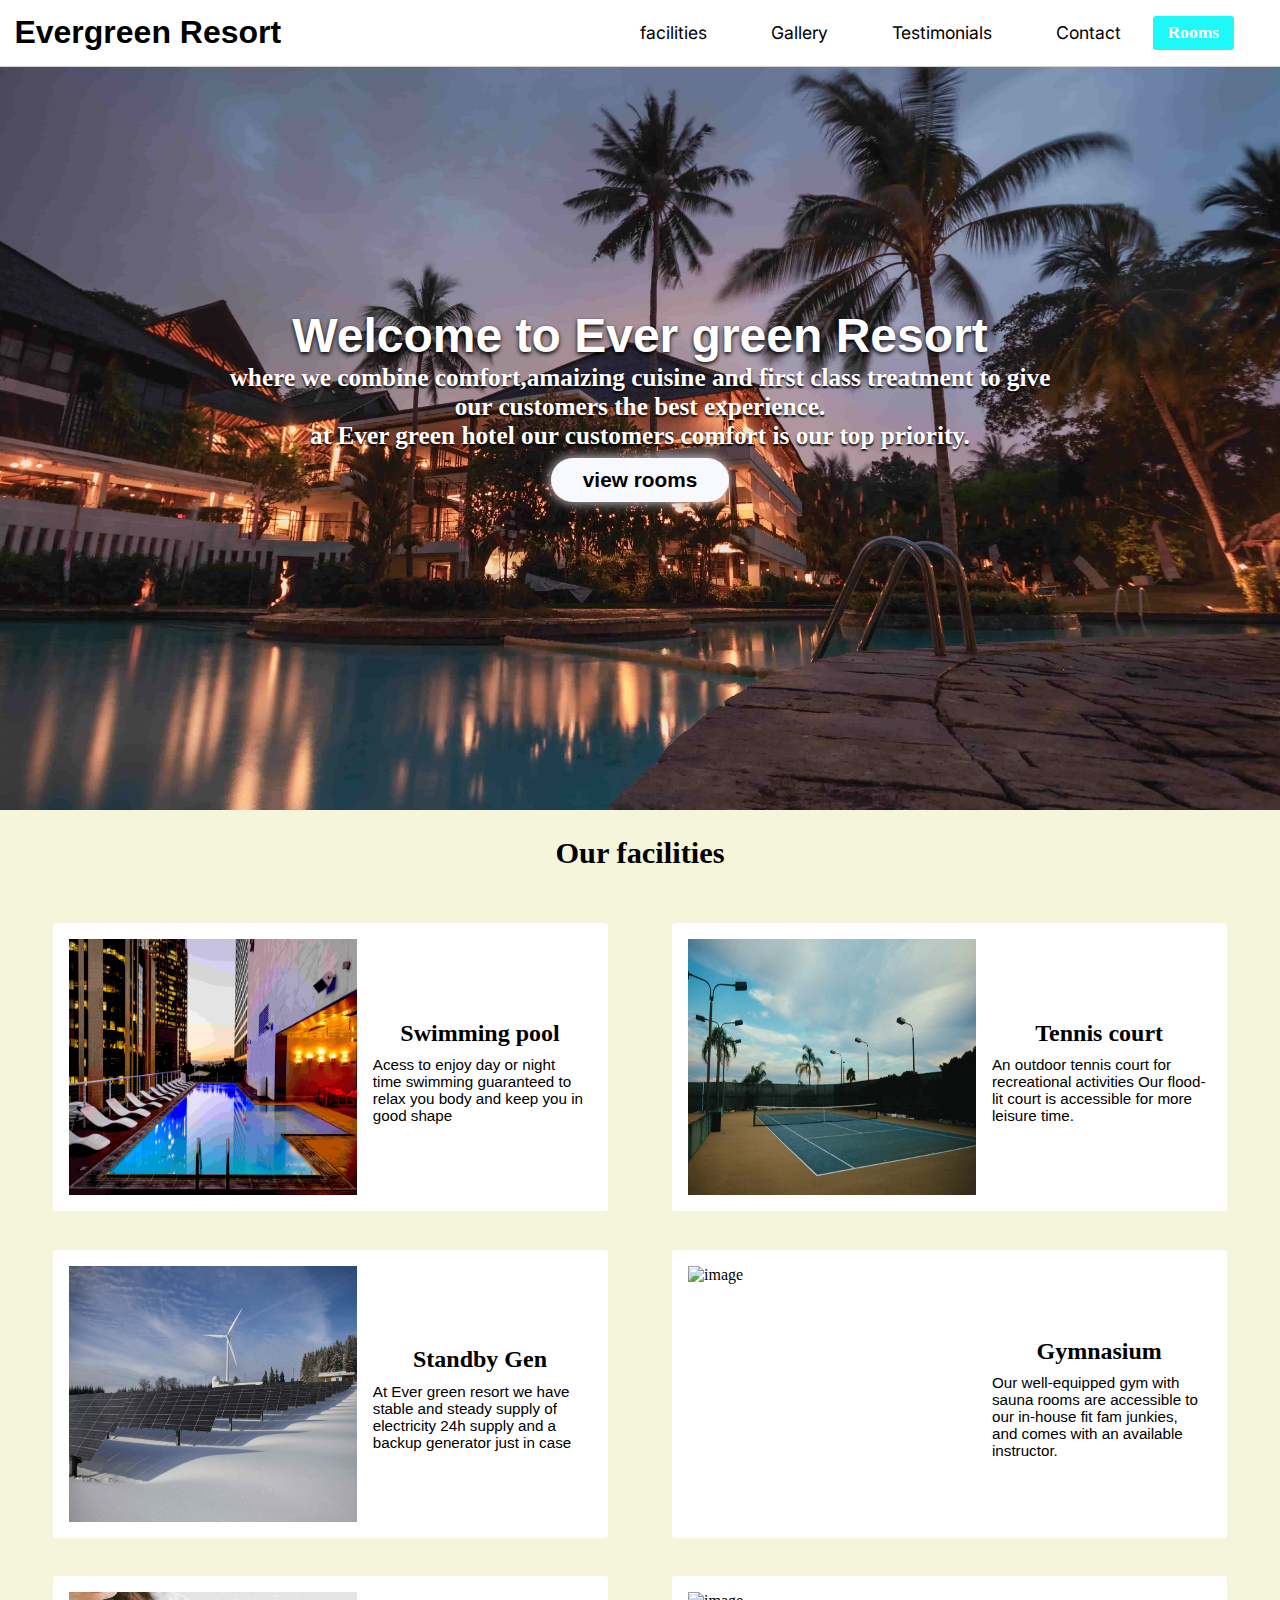
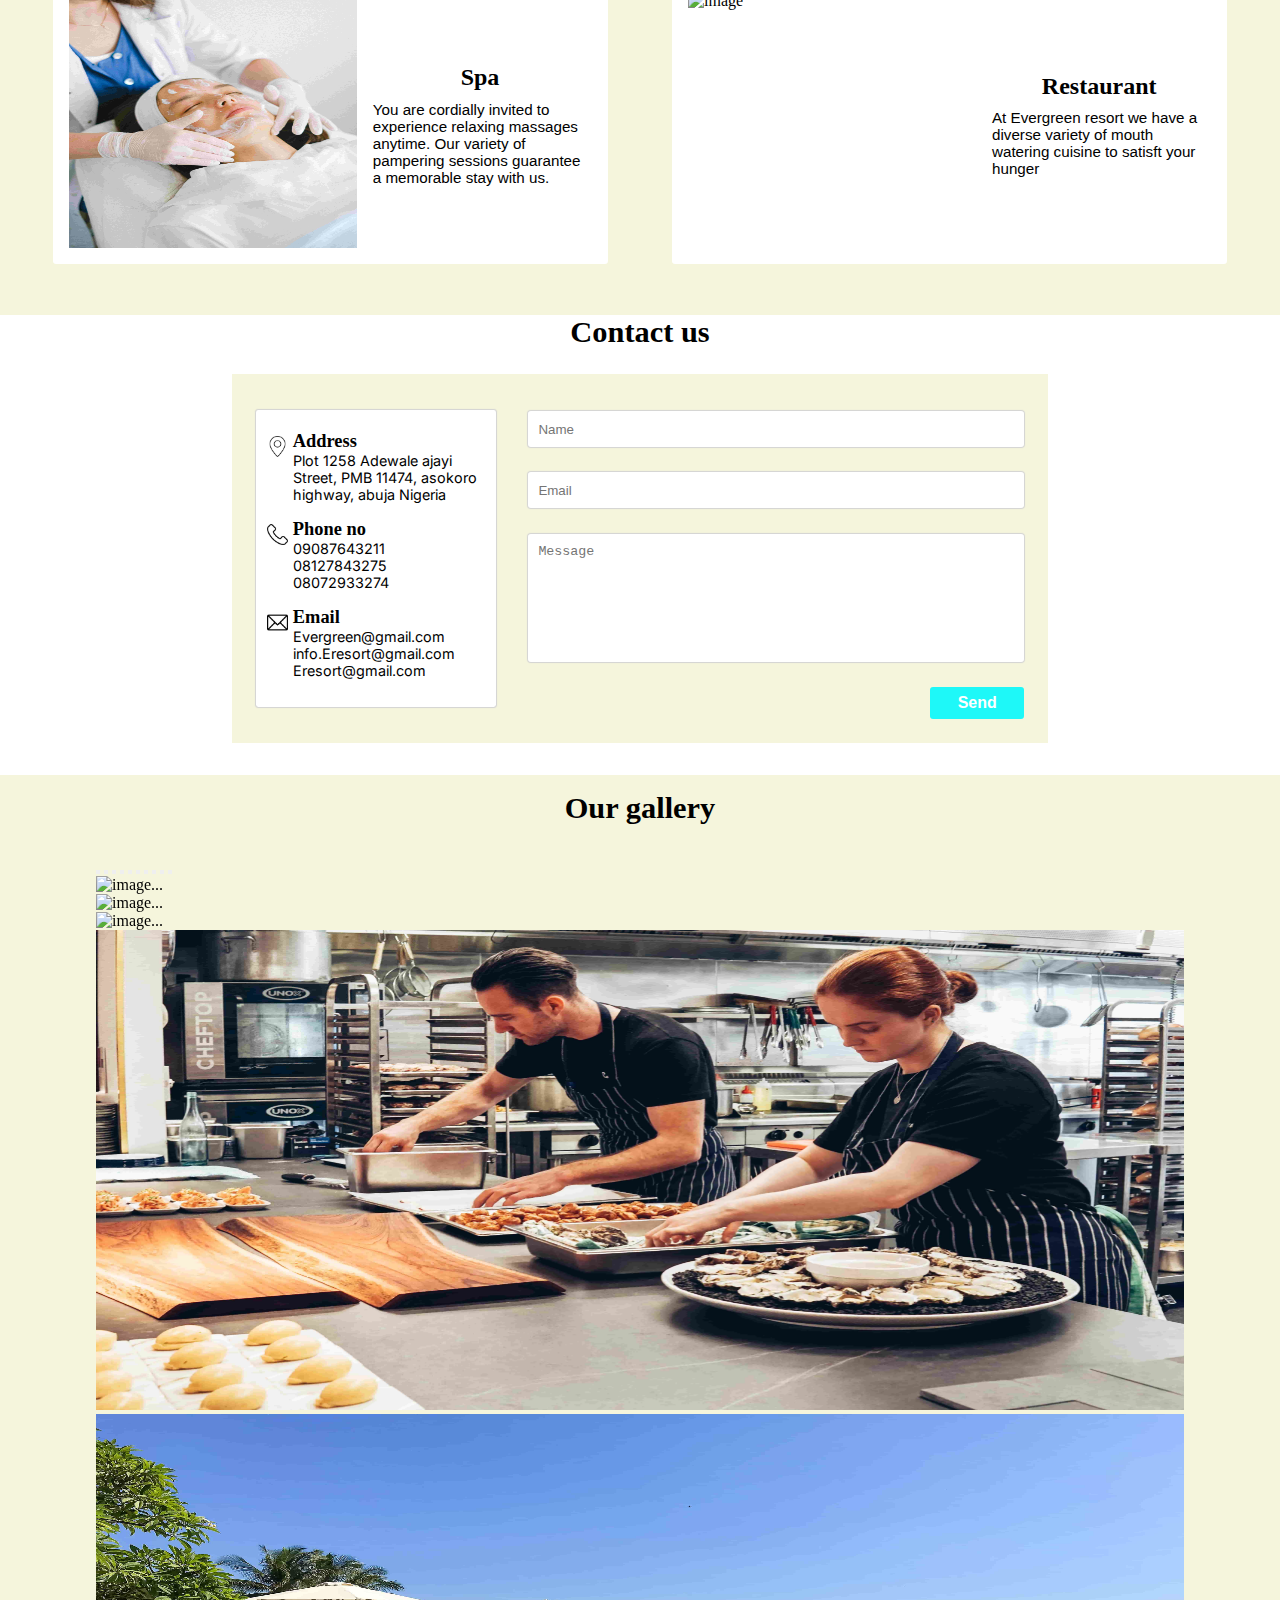
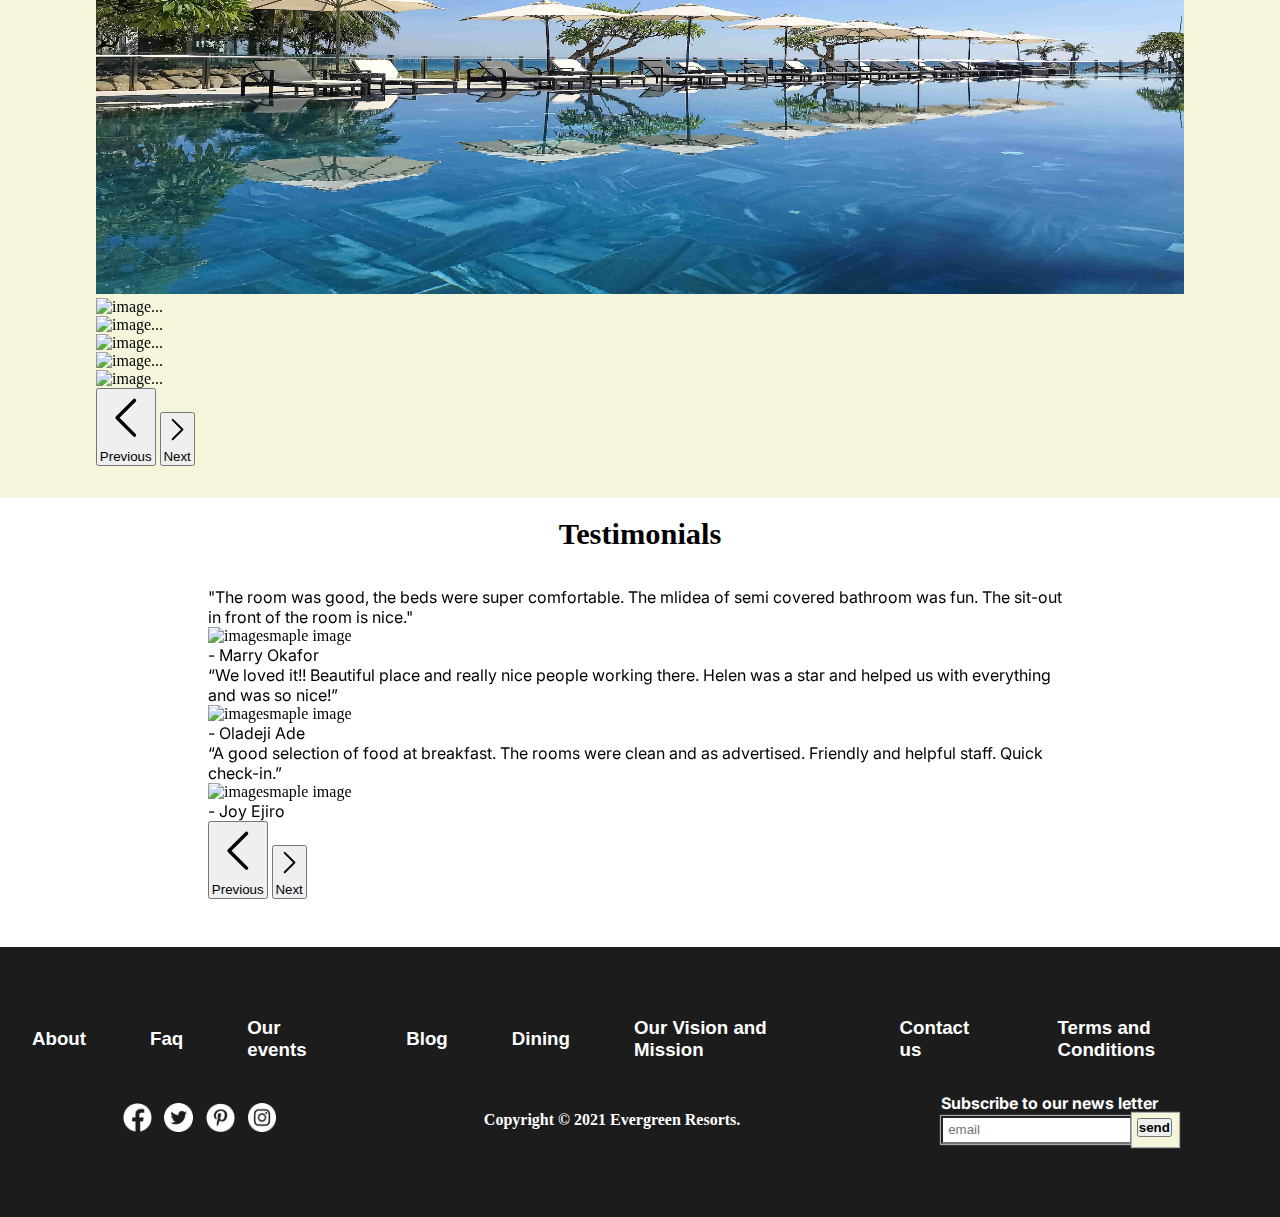
==== commit 70bfdf29: "Add files via upload" ====
--- a/index.html
+++ b/index.html
@@ -7,23 +7,9 @@
     <title>Evergreen Resort</title>
     <link rel="stylesheet" href="https://cdnjs.cloudflare.com/ajax/libs/font-awesome/6.0.0/css/all.min.css" />
     <link rel="stylesheet" href="https://fonts.googleapis.com/css2?family=Inter:wght@300;400;500;600;700&display=swap" />
-    <link  rel="stylesheet"  href="https://cdn.jsdelivr.net/npm/tw-elements/dist/css/index.min.css" />
-<!-- <script src="https://cdn.tailwindcss.com/3.2.4"></script> -->
-<script>
-  tailwind.config = {
-    darkMode: "class",
-    theme: {
-      fontFamily: {
-        sans: ["Roboto", "sans-serif"],
-        body: ["Roboto", "sans-serif"],
-        mono: ["ui-monospace", "monospace"],
-      },
-    },
-    corePlugins: {
-      preflight: false,
-    },
-  };
-</script>
+    <link
+  rel="stylesheet"
+  href="https://cdn.jsdelivr.net/npm/tw-elements/dist/css/tw-elements.min.css" />
 <link rel="stylesheet" href="style.css">
 
 </head>
@@ -266,7 +252,7 @@
                   data-te-carousel-item
                   style="backface-visibility: hidden">
                   <img
-                  src=" https://cf.bstatic.com/xdata/images/hotel/max1280x900/302644184.jpg?k=6531ede9a1c76eee56cf6a93e10b7c2f0d78a2ed5a60ce3ee91fad47102c674e&o=&hp=1"
+                  src="https://cf.bstatic.com/xdata/images/hotel/max1024x768/439499130.jpg?k=33e7c4516fe60b237b6c213009d8e35888a11e296fc274db7b9698636282d961&o=&hp=1"
                     class="block w-full"
                     alt="image..." />
                 </div>
@@ -311,7 +297,7 @@
                   data-te-carousel-item
                   style="backface-visibility: hidden">
                   <img
-                  src=" https://cf.bstatic.com/xdata/images/hotel/max1024x768/301398101.jpg?k=997ad6aed8158517bc22574a362f9a7f85607f7c53f672bec1ff3a2b34ef2575&o=&hp=1"
+                  src="https://cf.bstatic.com/xdata/images/hotel/max1024x768/439499362.jpg?k=8d5d42b32901fa88761d474fdd104ba08cd96b5346116147770e494f10101643&o=&hp=1"
                     class="block w-full"
                     alt="image..." />
                 </div>
@@ -338,7 +324,7 @@
                   data-te-carousel-item
                   style="backface-visibility: hidden">
                   <img
-                  src=" https://www.ekohotels.com/assets/img/gallery_img7.jpg"
+                  src="https://cf.bstatic.com/xdata/images/hotel/max1024x768/439499243.jpg?k=51d6c43998127b5515b9be7d49ec72dc9e0dfc0cf658b60c1909bb1b9ac35c1b&o=&hp=1"
                     class="block w-full"
                     alt="image..." />
                 </div>
@@ -540,24 +526,7 @@
         </div>
       </div>
     </footer>
-    <script>
-      tailwind.config = {
-        theme: {
-          extend: {
-            fontFamily: {
-              sans: ['Inter', 'sans-serif'],
-            },
-          }
-        }
-      }
-    </script>
-     <!-- <script src=" https://cdn.jsdelivr.net/npm/tw-elements/dist/js/index.min.js"></script> -->
-     <!-- <script src="https://cdn.jsdelivr.net/npm/@popperjs/core@2.11.6/dist/umd/popper.min.js" integrity="sha384-oBqDVmMz9ATKxIep9tiCxS/Z9fNfEXiDAYTujMAeBAsjFuCZSmKbSSUnQlmh/jp3" crossorigin="anonymous"></script> -->
-<!-- <script src="https://cdn.jsdelivr.net/npm/bootstrap@5.3.0-alpha1/dist/js/bootstrap.min.js" integrity="sha384-mQ93GR66B00ZXjt0YO5KlohRA5SY2XofN4zfuZxLkoj1gXtW8ANNCe9d5Y3eG5eD" crossorigin="anonymous"></script> -->
-<!-- <script src="https://cdn.jsdelivr.net/npm/bootstrap@5.3.0-alpha1/dist/js/bootstrap.bundle.min.js" integrity="sha384-w76AqPfDkMBDXo30jS1Sgez6pr3x5MlQ1ZAGC+nuZB+EYdgRZgiwxhTBTkF7CXvN" crossorigin="anonymous"></script> -->
-
-    <!-- <script src="https://cdn.tailwindcss.com/3.2.4"></script> -->
-    <script src="https://cdn.jsdelivr.net/npm/tw-elements/dist/js/index.min.js"></script>
+    <script src="https://cdn.jsdelivr.net/npm/tw-elements/dist/js/tw-elements.umd.min.js"></script>
      <script src=" https://cdnjs.cloudflare.com/ajax/libs/gsap/3.5.1/gsap.min.js"></script>
       <script src=" https://cdnjs.cloudflare.com/ajax/libs/gsap/3.5.1/ScrollTrigger.min.js"></script>  
     <script src=" script.js"></script>
--- a/style.css
+++ b/style.css
@@ -22,16 +22,16 @@
 nav {
   display: flex;
   align-items: center;
-  padding: 0.9rem;
+  padding: 0.9rem !important;
   width: 100vw;
   position: fixed;
-  height: fit-content;
+  height: fit-content !important;
   background-color: #fff;
   z-index: 8;
   border-bottom: 1px solid lightgray;
 }
 .name {
-  font-size: 2rem;
+  font-size: 2rem !important;
   font-weight: bold;
   font-family: "Trebuchet MS", "Lucida Sans Unicode", "Lucida Grande",
     "Lucida Sans", Arial, sans-serif;
@@ -54,7 +54,6 @@
 
 }
 button a {
-  color: black;
   color: white;
   font-family: Georgia, "Times New Roman", Times, serif;
   font-weight: bolder;
@@ -63,7 +62,6 @@
   background-color: rgb(30, 248, 248);
   outline: none;
   border: none;
-  border: 1.5px solid rgb(200, 193, 193);
   cursor: pointer;
   font-size: 1.1rem;
   border-radius: 0.2rem;
@@ -102,6 +100,11 @@
   /* font-family: 'Courier New', Courier, monospace;
   font-weight: bolder; */
 }
+.info a {
+  width: fit-content;
+  margin: auto;
+
+}
 .info button {
   width: fit-content;
   margin: auto;
@@ -136,7 +139,11 @@
   align-items: center;
   justify-content: center;
 }
-.card {
+input,
+textarea{
+  background-color: white;
+}
+#facilities .service .cardContainer .card {
   width: fit-content;
   display: flex;
   align-items: center;
@@ -145,7 +152,12 @@
   background-color: #fff;
   /* background: #f5f4f4; */
   margin: 1.2rem 2rem;
-  box-shadow: 0px 0px 3px 1px lightgrey;
+  /* box-shadow: 0px 0px 3px 1px lightgrey; */
+}
+.cardContainer #card{
+  width: fit-content !important;
+  display: flex !important;
+  align-items: center !important;
 }
 .img {
   width: 18rem;
@@ -287,7 +299,6 @@
 /* testimonial */
 .testimonailWrapper {
   width: 70%;
-  box-shadow: 0px 0px 13px 2px rgb(247, 239, 239);
   margin: auto;
   padding: 1rem;
 }
@@ -937,4 +948,4 @@
   nav button{
     padding: 0.1rem 0.8rem;
   }
-}
+}